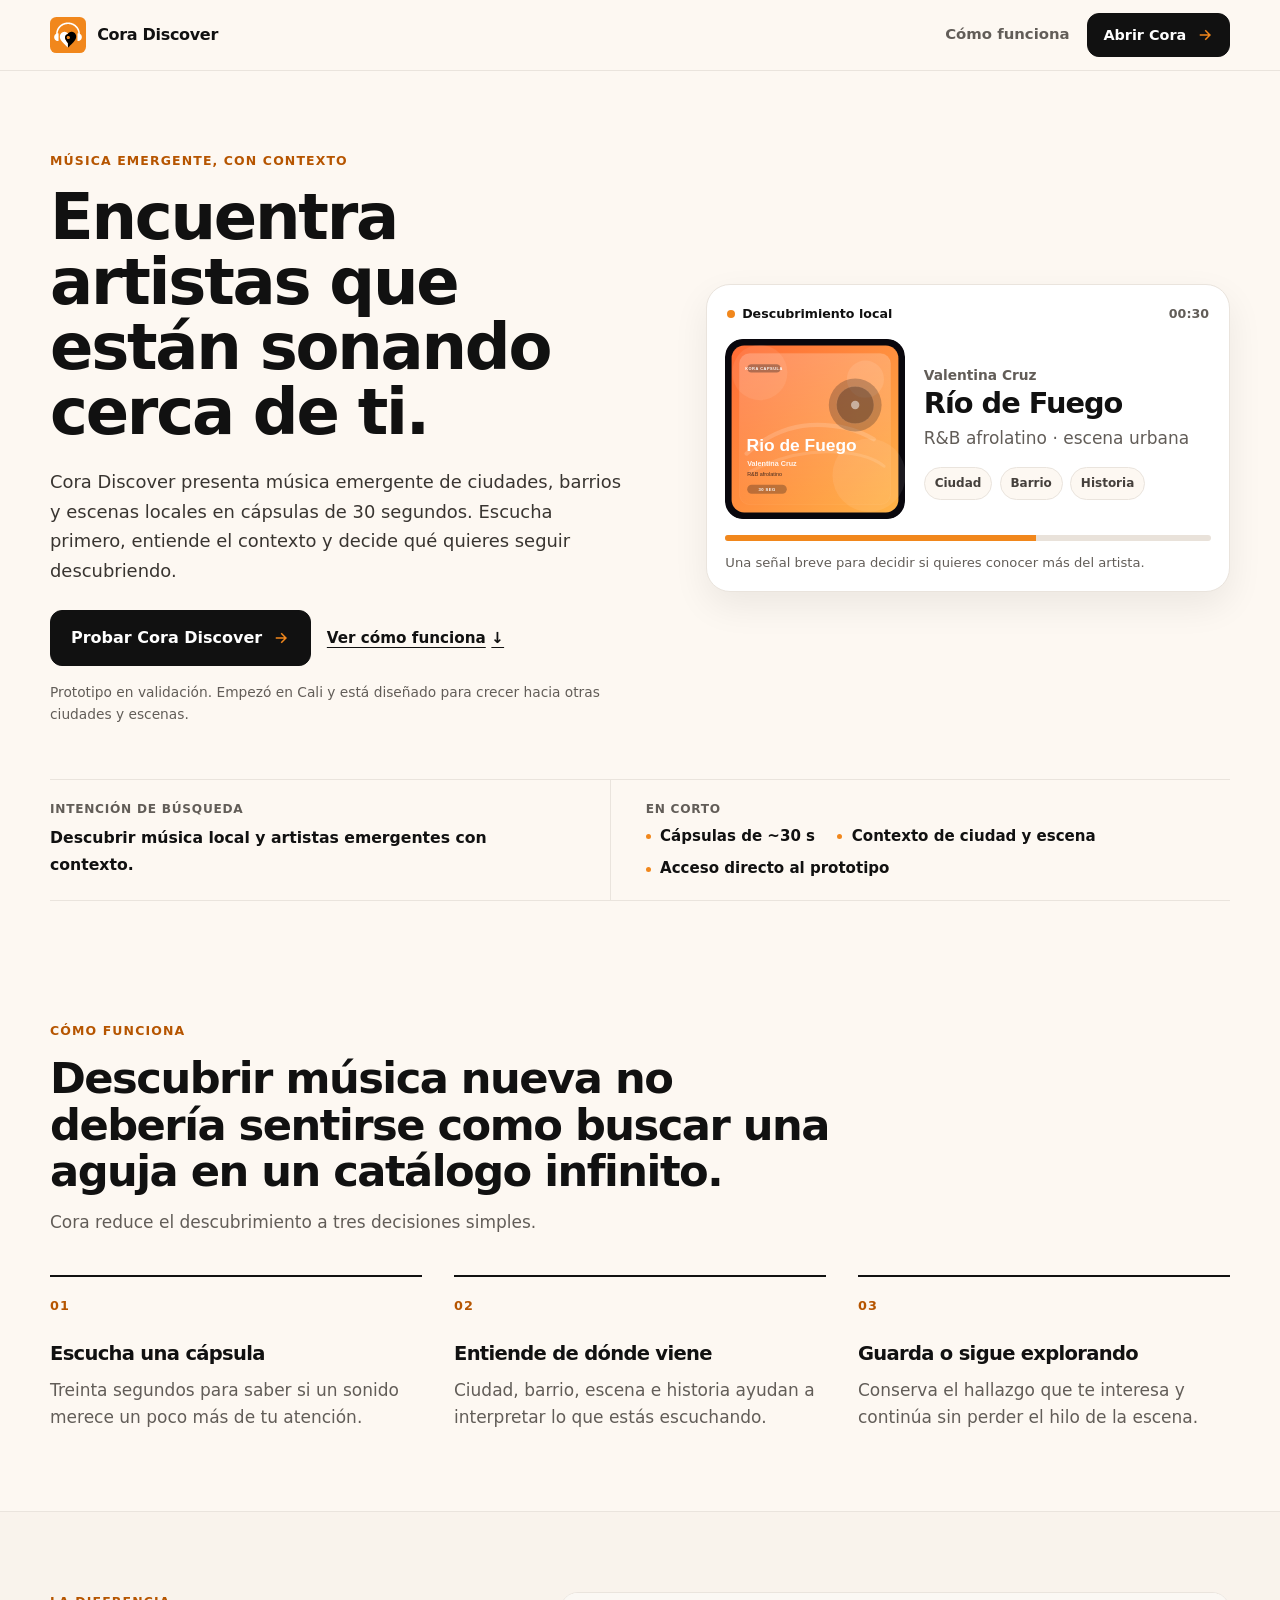
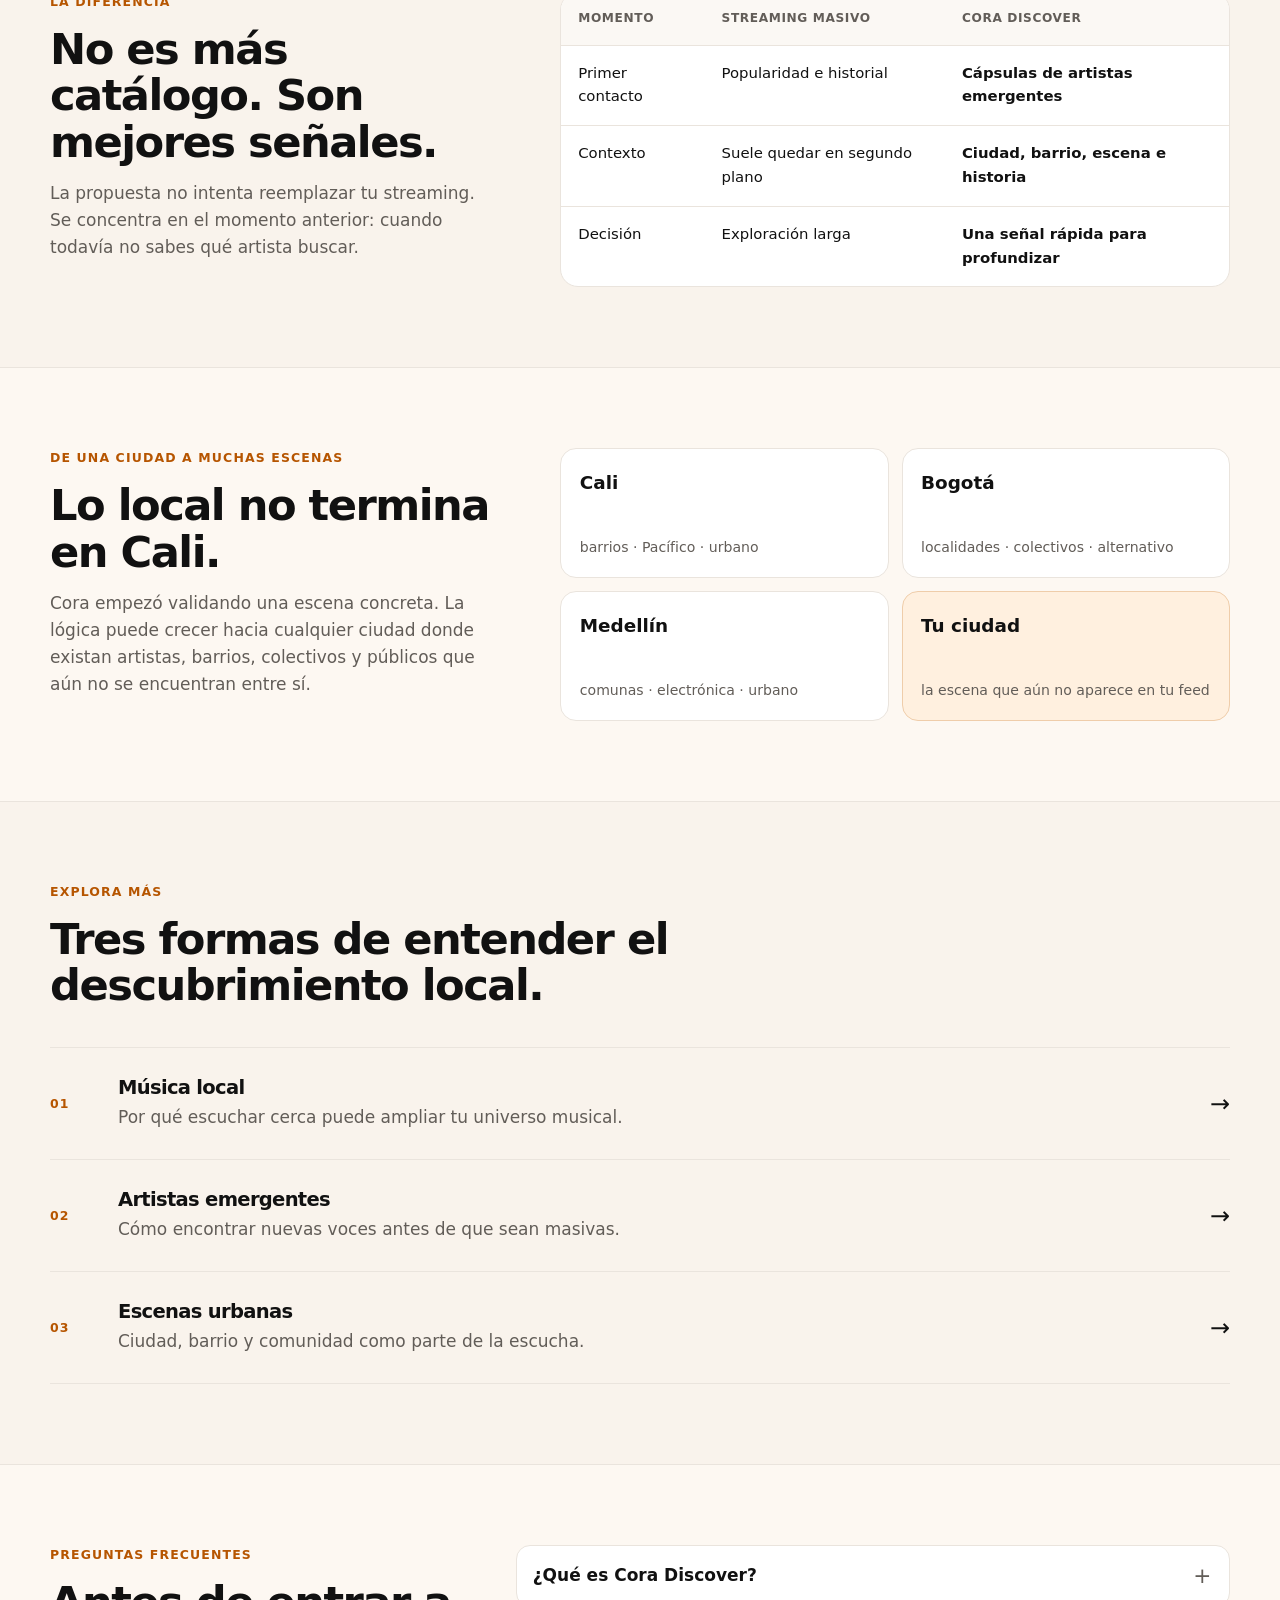
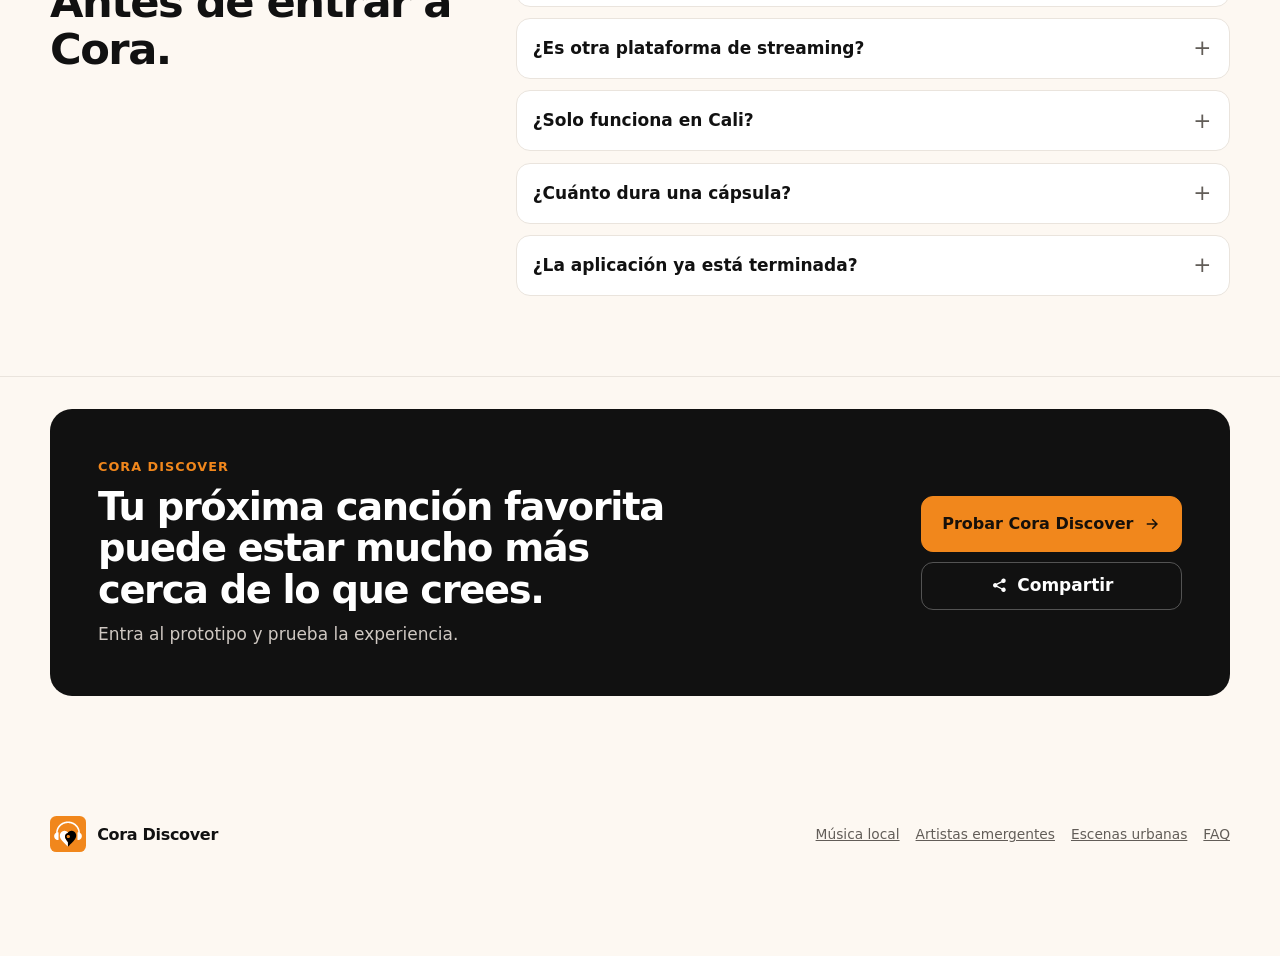
==== index.html @ 8c447982 "Initial commit" ====
<!doctype html>
<html lang="es">
<head>
  <meta charset="utf-8">
  <meta name="viewport" content="width=device-width, initial-scale=1">
  <title>Cora Discover | Artistas emergentes cerca de ti</title>
  <meta name="description" content="Descubre artistas emergentes de ciudades, barrios y escenas locales en cápsulas de 30 segundos con contexto cultural. Prueba Cora Discover.">
  <meta name="robots" content="index,follow,max-image-preview:large">
  <meta name="theme-color" content="#FDF8F2">
  <meta name="facebook-pixel-id" content="">
  <link rel="canonical" href="https://cora-discover.pages.dev/">
  <link rel="icon" href="assets/img/cora-discover-icon.svg" type="image/svg+xml">
  <link rel="stylesheet" href="assets/css/styles.css">

  <meta property="og:type" content="website">
  <meta property="og:locale" content="es_CO">
  <meta property="og:site_name" content="Cora Discover">
  <meta property="og:title" content="Cora Discover | Artistas emergentes cerca de ti">
  <meta property="og:description" content="Música emergente de ciudades, barrios y escenas locales. Escucha una cápsula, conoce el contexto y decide qué quieres seguir descubriendo.">
  <meta property="og:url" content="https://cora-discover.pages.dev/">
  <meta property="og:image" content="https://cora-discover.pages.dev/assets/img/cora-discover-social-card.png">
  <meta property="og:image:width" content="1200">
  <meta property="og:image:height" content="630">
  <meta property="og:image:alt" content="Cora Discover, artistas emergentes y música local con contexto">
  <meta name="twitter:card" content="summary_large_image">
  <meta name="twitter:title" content="Cora Discover | Artistas emergentes cerca de ti">
  <meta name="twitter:description" content="Descubre música emergente de ciudades, barrios y escenas locales.">
  <meta name="twitter:image" content="https://cora-discover.pages.dev/assets/img/cora-discover-social-card.png">

  <script type="application/ld+json">
  {
    "@context": "https://schema.org",
    "@graph": [
      {
        "@type": "WebSite",
        "@id": "https://cora-discover.pages.dev/#website",
        "url": "https://cora-discover.pages.dev/",
        "name": "Cora Discover",
        "description": "Plataforma digital para descubrir artistas emergentes y escenas locales mediante cápsulas musicales breves y contexto cultural.",
        "inLanguage": "es-CO"
      },
      {
        "@type": "SoftwareApplication",
        "@id": "https://cora-discover.pages.dev/#application",
        "name": "Cora Discover",
        "applicationCategory": "MultimediaApplication",
        "operatingSystem": "Web",
        "isAccessibleForFree": true,
        "url": "https://cora-discover.pages.dev/",
        "sameAs": "https://renzofernando.github.io/KORA-C3/",
        "description": "Experiencia digital para descubrir artistas emergentes de ciudades y barrios a través de cápsulas breves, contexto cultural y comunidad."
      }
    ]
  }
  </script>
  <script type="application/ld+json">
  {
    "@context": "https://schema.org",
    "@type": "FAQPage",
    "mainEntity": [
      {
        "@type": "Question",
        "name": "¿Qué es Cora Discover?",
        "acceptedAnswer": {"@type": "Answer", "text": "Cora Discover es una plataforma digital de descubrimiento musical enfocada en artistas emergentes y escenas locales, presentada mediante cápsulas breves y contexto cultural."}
      },
      {
        "@type": "Question",
        "name": "¿Cora Discover es otra plataforma de streaming?",
        "acceptedAnswer": {"@type": "Answer", "text": "No busca reemplazar el streaming tradicional. Su foco es ayudarte a descubrir artistas, escuchar una señal breve y entender el contexto de su ciudad, barrio o escena."}
      },
      {
        "@type": "Question",
        "name": "¿Cora Discover solo funciona en Cali?",
        "acceptedAnswer": {"@type": "Answer", "text": "El prototipo nació y se validó inicialmente con referencias de Cali, pero la propuesta está pensada para extenderse a otras ciudades, barrios y comunidades musicales."}
      },
      {
        "@type": "Question",
        "name": "¿Cuánto dura una cápsula musical?",
        "acceptedAnswer": {"@type": "Answer", "text": "La experiencia base usa cápsulas de alrededor de 30 segundos para reducir la fricción del descubrimiento y facilitar una decisión rápida."}
      },
      {
        "@type": "Question",
        "name": "¿La aplicación ya es un producto final?",
        "acceptedAnswer": {"@type": "Answer", "text": "Actualmente Cora Discover se encuentra en etapa de prototipo y validación. La landing enlaza a una versión funcional de prueba."}
      }
    ]
  }
  </script>
  <script defer src="assets/js/analytics.js"></script>
  <script defer src="assets/js/site.js"></script>
</head>
<body data-page="home">
  <a class="skip-link" href="#contenido">Saltar al contenido</a>

  <header class="site-header">
    <div class="container header-inner">
      <a class="brand" href="./" aria-label="Cora Discover, inicio">
        <img src="assets/img/cora-discover-icon.svg" alt="" width="36" height="36">
        <span>Cora Discover</span>
      </a>
      <nav class="nav" aria-label="Navegación principal">
        <a class="nav-link" href="#como-funciona">Cómo funciona</a>
        <a class="button button-primary button-header" href="https://renzofernando.github.io/KORA-C3/" data-app-link>
          Abrir Cora
          <svg viewBox="0 0 24 24" aria-hidden="true"><path d="M5 11h11.17l-4.59-4.59L13 5l7 7-7 7-1.42-1.41L16.17 13H5v-2Z" fill="currentColor"/></svg>
        </a>
      </nav>
    </div>
  </header>

  <main id="contenido">
    <section class="hero">
      <div class="container hero-grid">
        <div class="hero-copy">
          <p class="eyebrow">Música emergente, con contexto</p>
          <h1>Encuentra artistas que están sonando cerca de ti.</h1>
          <p class="lede">Cora Discover presenta música emergente de ciudades, barrios y escenas locales en cápsulas de 30 segundos. Escucha primero, entiende el contexto y decide qué quieres seguir descubriendo.</p>
          <div class="hero-actions">
            <a class="button button-primary button-hero" href="https://renzofernando.github.io/KORA-C3/" data-app-link>
              Probar Cora Discover
              <svg viewBox="0 0 24 24" aria-hidden="true"><path d="M5 11h11.17l-4.59-4.59L13 5l7 7-7 7-1.42-1.41L16.17 13H5v-2Z" fill="currentColor"/></svg>
            </a>
            <a class="text-link" href="#como-funciona">Ver cómo funciona <span aria-hidden="true">↓</span></a>
          </div>
          <p class="microcopy">Prototipo en validación. Empezó en Cali y está diseñado para crecer hacia otras ciudades y escenas.</p>
        </div>

        <aside class="experience-card" aria-label="Ejemplo de una cápsula de Cora Discover">
          <div class="experience-topline">
            <span class="status"><i aria-hidden="true"></i> Descubrimiento local</span>
            <span>00:30</span>
          </div>
          <div class="experience-main">
            <img src="assets/img/rio-fuego-valentina-cruz-cover.svg" alt="Portada de Río de Fuego, ejemplo de una cápsula musical en Cora Discover" width="600" height="600">
            <div class="experience-copy">
              <p class="artist-name">Valentina Cruz</p>
              <h2>Río de Fuego</h2>
              <p>R&amp;B afrolatino · escena urbana</p>
              <div class="context-tags" aria-label="Contexto de la cápsula">
                <span>Ciudad</span>
                <span>Barrio</span>
                <span>Historia</span>
              </div>
            </div>
          </div>
          <div class="experience-progress" aria-hidden="true"><span></span></div>
          <p class="experience-note">Una señal breve para decidir si quieres conocer más del artista.</p>
        </aside>
      </div>

      <div class="container search-summary" aria-label="Resumen de la página">
        <div class="search-intent">
          <span>Intención de búsqueda</span>
          <strong>Descubrir música local y artistas emergentes con contexto.</strong>
        </div>
        <div class="key-takeaways">
          <span>En corto</span>
          <ul>
            <li>Cápsulas de ~30 s</li>
            <li>Contexto de ciudad y escena</li>
            <li>Acceso directo al prototipo</li>
          </ul>
        </div>
      </div>
    </section>

    <section class="section" id="como-funciona">
      <div class="container">
        <div class="section-head">
          <p class="eyebrow">Cómo funciona</p>
          <h2>Descubrir música nueva no debería sentirse como buscar una aguja en un catálogo infinito.</h2>
          <p>Cora reduce el descubrimiento a tres decisiones simples.</p>
        </div>
        <div class="steps">
          <article class="step">
            <span class="step-number">01</span>
            <h3>Escucha una cápsula</h3>
            <p>Treinta segundos para saber si un sonido merece un poco más de tu atención.</p>
          </article>
          <article class="step">
            <span class="step-number">02</span>
            <h3>Entiende de dónde viene</h3>
            <p>Ciudad, barrio, escena e historia ayudan a interpretar lo que estás escuchando.</p>
          </article>
          <article class="step">
            <span class="step-number">03</span>
            <h3>Guarda o sigue explorando</h3>
            <p>Conserva el hallazgo que te interesa y continúa sin perder el hilo de la escena.</p>
          </article>
        </div>
      </div>
    </section>

    <section class="section section-soft">
      <div class="container split-section">
        <div class="section-head compact-head">
          <p class="eyebrow">La diferencia</p>
          <h2>No es más catálogo. Son mejores señales.</h2>
          <p>La propuesta no intenta reemplazar tu streaming. Se concentra en el momento anterior: cuando todavía no sabes qué artista buscar.</p>
        </div>
        <div class="comparison-wrap">
          <table class="comparison">
            <thead>
              <tr><th>Momento</th><th>Streaming masivo</th><th>Cora Discover</th></tr>
            </thead>
            <tbody>
              <tr><td>Primer contacto</td><td>Popularidad e historial</td><td>Cápsulas de artistas emergentes</td></tr>
              <tr><td>Contexto</td><td>Suele quedar en segundo plano</td><td>Ciudad, barrio, escena e historia</td></tr>
              <tr><td>Decisión</td><td>Exploración larga</td><td>Una señal rápida para profundizar</td></tr>
            </tbody>
          </table>
        </div>
      </div>
    </section>

    <section class="section">
      <div class="container scenes-layout">
        <div class="section-head compact-head">
          <p class="eyebrow">De una ciudad a muchas escenas</p>
          <h2>Lo local no termina en Cali.</h2>
          <p>Cora empezó validando una escena concreta. La lógica puede crecer hacia cualquier ciudad donde existan artistas, barrios, colectivos y públicos que aún no se encuentran entre sí.</p>
        </div>
        <div class="city-grid" aria-label="Ejemplos de ciudades y escenas">
          <article class="city-card"><strong>Cali</strong><span>barrios · Pacífico · urbano</span></article>
          <article class="city-card"><strong>Bogotá</strong><span>localidades · colectivos · alternativo</span></article>
          <article class="city-card"><strong>Medellín</strong><span>comunas · electrónica · urbano</span></article>
          <article class="city-card city-card-accent"><strong>Tu ciudad</strong><span>la escena que aún no aparece en tu feed</span></article>
        </div>
      </div>
    </section>

    <section class="section section-soft" aria-labelledby="explora-mas">
      <div class="container">
        <div class="section-head">
          <p class="eyebrow">Explora más</p>
          <h2 id="explora-mas">Tres formas de entender el descubrimiento local.</h2>
        </div>
        <div class="content-links">
          <a href="musica-local/">
            <span>01</span>
            <div><h3>Música local</h3><p>Por qué escuchar cerca puede ampliar tu universo musical.</p></div>
            <b aria-hidden="true">→</b>
          </a>
          <a href="artistas-emergentes/">
            <span>02</span>
            <div><h3>Artistas emergentes</h3><p>Cómo encontrar nuevas voces antes de que sean masivas.</p></div>
            <b aria-hidden="true">→</b>
          </a>
          <a href="escenas-urbanas/">
            <span>03</span>
            <div><h3>Escenas urbanas</h3><p>Ciudad, barrio y comunidad como parte de la escucha.</p></div>
            <b aria-hidden="true">→</b>
          </a>
        </div>
      </div>
    </section>

    <section class="section" id="faq">
      <div class="container faq-layout">
        <div class="section-head compact-head">
          <p class="eyebrow">Preguntas frecuentes</p>
          <h2>Antes de entrar a Cora.</h2>
        </div>
        <div class="faq">
          <details>
            <summary>¿Qué es Cora Discover?</summary>
            <p>Es una plataforma digital de descubrimiento musical enfocada en artistas emergentes y escenas locales, presentada mediante cápsulas breves y contexto cultural.</p>
          </details>
          <details>
            <summary>¿Es otra plataforma de streaming?</summary>
            <p>No. Cora se concentra en el momento de descubrir: escuchar una señal breve, entender el contexto y decidir si quieres seguir con ese artista.</p>
          </details>
          <details>
            <summary>¿Solo funciona en Cali?</summary>
            <p>No. El prototipo nació y se validó inicialmente con referencias de Cali, pero la propuesta está pensada para otras ciudades, barrios y comunidades musicales.</p>
          </details>
          <details>
            <summary>¿Cuánto dura una cápsula?</summary>
            <p>La experiencia base usa cápsulas de alrededor de 30 segundos para reducir la fricción del descubrimiento y facilitar una decisión rápida.</p>
          </details>
          <details>
            <summary>¿La aplicación ya está terminada?</summary>
            <p>No. Está en etapa de prototipo y validación. Esta landing te lleva a una versión funcional de prueba.</p>
          </details>
        </div>
      </div>
    </section>

    <section class="section final-section">
      <div class="container">
        <div class="final-cta">
          <div>
            <p class="final-kicker">Cora Discover</p>
            <h2>Tu próxima canción favorita puede estar mucho más cerca de lo que crees.</h2>
            <p>Entra al prototipo y prueba la experiencia.</p>
          </div>
          <div class="final-actions">
            <a class="button button-accent button-hero" href="https://renzofernando.github.io/KORA-C3/" data-app-link>
              Probar Cora Discover
              <svg viewBox="0 0 24 24" aria-hidden="true"><path d="M5 11h11.17l-4.59-4.59L13 5l7 7-7 7-1.42-1.41L16.17 13H5v-2Z" fill="currentColor"/></svg>
            </a>
            <button class="share-button" type="button" data-share aria-label="Compartir Cora Discover">
              <svg viewBox="0 0 24 24" aria-hidden="true"><path d="M18 8a3 3 0 1 0-2.83-4A3 3 0 0 0 15 5c0 .18.02.35.05.52L8.91 8.76A3 3 0 0 0 4 11a3 3 0 0 0 4.91 2.31l6.14 3.17A3 3 0 0 0 15 17a3 3 0 1 0 .92-2.16l-6.12-3.16c.12-.42.12-.86 0-1.28l6.12-3.23A3 3 0 0 0 18 8Z" fill="currentColor"/></svg>
              <span data-share-label>Compartir</span>
            </button>
          </div>
        </div>
      </div>
    </section>
  </main>

  <footer class="site-footer">
    <div class="container footer-grid">
      <a class="brand" href="./"><img src="assets/img/cora-discover-icon.svg" alt="" width="36" height="36"><span>Cora Discover</span></a>
      <div class="footer-links">
        <a href="musica-local/">Música local</a>
        <a href="artistas-emergentes/">Artistas emergentes</a>
        <a href="escenas-urbanas/">Escenas urbanas</a>
        <a href="#faq">FAQ</a>
      </div>
    </div>
  </footer>

  <a class="button button-primary mobile-cta" href="https://renzofernando.github.io/KORA-C3/" data-app-link>
    Probar Cora Discover
    <svg viewBox="0 0 24 24" aria-hidden="true"><path d="M5 11h11.17l-4.59-4.59L13 5l7 7-7 7-1.42-1.41L16.17 13H5v-2Z" fill="currentColor"/></svg>
  </a>
</body>
</html>
---- assets/css/styles.css ----
:root {
  --bg: #FDF8F2;
  --surface: #FFFFFF;
  --surface-soft: #F7F1EA;
  --text: #111111;
  --muted: #625D58;
  --line: #EAE4DD;
  --accent: #F1871C;
  --accent-soft: #FFF0DF;
  --max: 1180px;
  --radius: 18px;
  --shadow: 0 14px 36px rgba(17, 17, 17, 0.07);
  --font: ui-sans-serif, system-ui, -apple-system, BlinkMacSystemFont, "Segoe UI", sans-serif;
}

* { box-sizing: border-box; }
html { scroll-behavior: smooth; scroll-padding-top: 80px; }
body {
  margin: 0;
  background: var(--bg);
  color: var(--text);
  font-family: var(--font);
  font-size: 17px;
  line-height: 1.6;
  -webkit-font-smoothing: antialiased;
  text-rendering: optimizeLegibility;
}
img { display: block; max-width: 100%; }
a { color: inherit; }
button, input, textarea, select { font: inherit; }
button, a { -webkit-tap-highlight-color: transparent; }

.skip-link {
  position: fixed;
  left: 1rem;
  top: -5rem;
  z-index: 1000;
  padding: .75rem 1rem;
  background: var(--text);
  color: #fff;
  border-radius: 10px;
}
.skip-link:focus { top: 1rem; }

.container { width: min(calc(100% - 2.5rem), var(--max)); margin: 0 auto; }

.site-header {
  position: sticky;
  top: 0;
  z-index: 50;
  background: var(--bg);
  border-bottom: 1px solid var(--line);
}
.header-inner {
  min-height: 70px;
  display: flex;
  align-items: center;
  justify-content: space-between;
  gap: 1rem;
}
.brand {
  display: inline-flex;
  align-items: center;
  gap: .7rem;
  color: var(--text);
  text-decoration: none;
  font-size: 1rem;
  font-weight: 800;
  letter-spacing: -.02em;
}
.brand img { width: 36px; height: 36px; flex: 0 0 auto; }
.nav { display: flex; align-items: center; gap: 1.1rem; }
.nav-link {
  color: var(--muted);
  text-decoration: none;
  font-size: .93rem;
  font-weight: 650;
}
.nav-link:hover, .nav-link:focus-visible { color: var(--text); }

.button,
.share-button {
  min-height: 48px;
  display: inline-flex;
  align-items: center;
  justify-content: center;
  gap: .6rem;
  padding: .78rem 1.1rem;
  border-radius: 12px;
  border: 1px solid var(--text);
  text-decoration: none;
  font-weight: 780;
  line-height: 1;
  cursor: pointer;
  transition: transform .16s ease, background .16s ease, border-color .16s ease, color .16s ease;
}
.button svg, .share-button svg { width: 18px; height: 18px; flex: 0 0 auto; }
.button:hover, .share-button:hover { transform: translateY(-1px); }
.button-primary { background: var(--text); color: #fff; border-color: var(--text); }
.button-primary svg { color: var(--accent); }
.button-primary:hover, .button-primary:focus-visible { background: #26221F; border-color: #26221F; }
.button-accent { background: var(--accent); color: #17100A; border-color: var(--accent); }
.button-accent:hover, .button-accent:focus-visible { background: #F49A45; border-color: #F49A45; }
.button-header { min-height: 44px; padding: .68rem .95rem; font-size: .9rem; }
.button-hero { min-height: 56px; padding: .95rem 1.25rem; font-size: 1rem; }
.share-button { background: transparent; color: #fff; border-color: rgba(255,255,255,.28); }
.share-button:hover { background: rgba(255,255,255,.08); border-color: rgba(255,255,255,.42); }
.text-link {
  display: inline-flex;
  align-items: center;
  gap: .35rem;
  color: var(--text);
  font-size: .95rem;
  font-weight: 700;
  text-decoration-thickness: 1px;
  text-underline-offset: 4px;
}

main { overflow: clip; }
.hero { padding: 5rem 0 2.5rem; }
.hero-grid {
  display: grid;
  grid-template-columns: minmax(0, 1.05fr) minmax(360px, .95fr);
  gap: clamp(2.5rem, 6vw, 5.5rem);
  align-items: center;
}
.hero-copy { min-width: 0; }
.eyebrow {
  margin: 0 0 .85rem;
  color: #B65500;
  font-size: .78rem;
  font-weight: 800;
  letter-spacing: .09em;
  text-transform: uppercase;
}
h1, h2, h3 { margin: 0; letter-spacing: -.035em; }
h1 { max-width: 12ch; font-size: clamp(2.9rem, 5vw, 4.35rem); line-height: 1.02; }
h2 { font-size: clamp(2rem, 3.4vw, 2.7rem); line-height: 1.08; }
h3 { font-size: 1.22rem; line-height: 1.2; }
.lede {
  max-width: 60ch;
  margin: 1.35rem 0 0;
  color: #393531;
  font-size: clamp(1.08rem, 1.4vw, 1.2rem);
  line-height: 1.65;
}
.hero-actions { display: flex; flex-wrap: wrap; align-items: center; gap: 1rem; margin-top: 1.55rem; }
.microcopy { margin: .9rem 0 0; color: var(--muted); font-size: .86rem; }

.experience-card {
  padding: 1.15rem;
  border: 1px solid var(--line);
  border-radius: 24px;
  background: var(--surface);
  box-shadow: var(--shadow);
}
.experience-topline {
  display: flex;
  align-items: center;
  justify-content: space-between;
  gap: 1rem;
  padding: .05rem .1rem .95rem;
  color: var(--muted);
  font-size: .79rem;
  font-weight: 650;
}
.status { display: inline-flex; align-items: center; gap: .45rem; color: var(--text); }
.status i { width: 8px; height: 8px; border-radius: 50%; background: var(--accent); }
.experience-main {
  display: grid;
  grid-template-columns: 180px minmax(0, 1fr);
  gap: 1.15rem;
  align-items: center;
}
.experience-main img {
  width: 180px;
  height: 180px;
  aspect-ratio: 1 / 1;
  object-fit: cover;
  border-radius: 18px;
}
.experience-copy { min-width: 0; }
.experience-copy .artist-name { color: var(--muted); font-size: .86rem; font-weight: 700; }
.experience-copy h2 { margin-top: .15rem; font-size: 1.8rem; }
.experience-copy > p { margin: .35rem 0 0; color: var(--muted); }
.context-tags { display: flex; flex-wrap: wrap; gap: .45rem; margin-top: .9rem; }
.context-tags span {
  padding: .38rem .62rem;
  border: 1px solid var(--line);
  border-radius: 999px;
  background: var(--bg);
  color: #45403C;
  font-size: .75rem;
  font-weight: 650;
}
.experience-progress { height: 6px; margin-top: 1rem; overflow: hidden; border-radius: 99px; background: #E9E2DA; }
.experience-progress span { display: block; width: 64%; height: 100%; background: var(--accent); }
.experience-note { margin: .65rem 0 0; color: var(--muted); font-size: .82rem; }

.search-summary {
  margin-top: 3.4rem;
  display: grid;
  grid-template-columns: .95fr 1.05fr;
  border-top: 1px solid var(--line);
  border-bottom: 1px solid var(--line);
}
.search-intent, .key-takeaways { padding: 1.25rem 0; }
.search-intent { padding-right: 2.2rem; border-right: 1px solid var(--line); }
.key-takeaways { padding-left: 2.2rem; }
.search-intent span, .key-takeaways > span {
  display: block;
  margin-bottom: .25rem;
  color: var(--muted);
  font-size: .76rem;
  font-weight: 800;
  letter-spacing: .06em;
  text-transform: uppercase;
}
.search-intent strong { font-size: .98rem; }
.key-takeaways ul { display: flex; flex-wrap: wrap; gap: .55rem 1.4rem; margin: 0; padding: 0; list-style: none; }
.key-takeaways li { position: relative; padding-left: .9rem; font-size: .94rem; font-weight: 650; }
.key-takeaways li::before { content: ""; position: absolute; left: 0; top: .72em; width: 5px; height: 5px; border-radius: 50%; background: var(--accent); }

.section { padding: 5rem 0; }
.section + .section { border-top: 1px solid var(--line); }
.section-soft { background: #F9F3EC; }
.section-head { max-width: 780px; margin-bottom: 2.4rem; }
.section-head p:not(.eyebrow) { max-width: 64ch; margin: .9rem 0 0; color: var(--muted); }
.compact-head { margin-bottom: 0; }

.steps { display: grid; grid-template-columns: repeat(3, 1fr); gap: 2rem; }
.step { padding-top: 1.2rem; border-top: 2px solid var(--text); }
.step-number { display: block; margin-bottom: 1.6rem; color: #B65500; font-size: .8rem; font-weight: 850; letter-spacing: .08em; }
.step p { margin: .7rem 0 0; color: var(--muted); }

.split-section { display: grid; grid-template-columns: .8fr 1.2fr; gap: clamp(2rem, 5vw, 5rem); align-items: start; }
.comparison-wrap { overflow-x: auto; border: 1px solid var(--line); border-radius: var(--radius); background: var(--surface); }
.comparison { width: 100%; min-width: 650px; border-collapse: collapse; }
.comparison th, .comparison td { padding: 1rem 1.05rem; text-align: left; border-bottom: 1px solid var(--line); vertical-align: top; }
.comparison th { background: #FBF8F4; color: var(--muted); font-size: .76rem; font-weight: 800; letter-spacing: .05em; text-transform: uppercase; }
.comparison td { font-size: .93rem; }
.comparison tr:last-child td { border-bottom: 0; }
.comparison td:nth-child(3) { font-weight: 700; }

.scenes-layout { display: grid; grid-template-columns: .8fr 1.2fr; gap: clamp(2rem, 5vw, 5rem); align-items: start; }
.city-grid { display: grid; grid-template-columns: repeat(2, minmax(0, 1fr)); gap: .8rem; }
.city-card {
  min-height: 130px;
  display: flex;
  flex-direction: column;
  justify-content: space-between;
  gap: 1rem;
  padding: 1.15rem;
  border: 1px solid var(--line);
  border-radius: 16px;
  background: var(--surface);
}
.city-card strong { font-size: 1.15rem; }
.city-card span { color: var(--muted); font-size: .88rem; }
.city-card-accent { background: var(--accent-soft); border-color: #EFCDAA; }

.content-links { border-top: 1px solid var(--line); }
.content-links > a {
  display: grid;
  grid-template-columns: 52px 1fr auto;
  gap: 1rem;
  align-items: center;
  min-height: 112px;
  padding: 1rem 0;
  border-bottom: 1px solid var(--line);
  text-decoration: none;
}
.content-links > a > span { color: #B65500; font-size: .78rem; font-weight: 850; letter-spacing: .08em; }
.content-links h3 { margin: 0; }
.content-links p { margin: .3rem 0 0; color: var(--muted); }
.content-links b { font-size: 1.5rem; font-weight: 450; transition: transform .16s ease; }
.content-links a:hover b { transform: translateX(4px); }

.faq-layout { display: grid; grid-template-columns: .72fr 1.28fr; gap: clamp(2rem, 5vw, 5rem); align-items: start; }
.faq { display: grid; gap: .7rem; }
details { background: var(--surface); border: 1px solid var(--line); border-radius: 14px; padding: 0 1rem; }
summary { cursor: pointer; position: relative; padding: 1rem 2rem 1rem 0; list-style: none; font-weight: 750; }
summary::-webkit-details-marker { display: none; }
summary::after { content: "+"; position: absolute; right: .1rem; top: .78rem; color: var(--muted); font-size: 1.35rem; font-weight: 450; }
details[open] summary::after { content: "−"; }
details p { margin: 0 0 1rem; color: var(--muted); }

.final-section { padding-top: 2rem; }
.final-cta {
  display: grid;
  grid-template-columns: 1fr auto;
  gap: 2.2rem;
  align-items: center;
  padding: clamp(1.6rem, 4vw, 3rem);
  border-radius: 22px;
  background: var(--text);
  color: #fff;
}
.final-kicker { margin: 0 0 .5rem; color: var(--accent); font-size: .8rem; font-weight: 800; letter-spacing: .08em; text-transform: uppercase; }
.final-cta h2 { max-width: 22ch; font-size: clamp(1.9rem, 3vw, 2.5rem); }
.final-cta p:not(.final-kicker) { margin: .7rem 0 0; color: #CFC8C2; }
.final-actions { display: grid; gap: .65rem; min-width: 225px; }

.site-footer { padding: 2.5rem 0 6.5rem; }
.footer-grid { display: flex; align-items: center; justify-content: space-between; gap: 2rem; }
.footer-links { display: flex; flex-wrap: wrap; justify-content: flex-end; gap: 1rem; }
.footer-links a { color: var(--muted); font-size: .86rem; }

.article-hero { padding: 4.8rem 0 2.4rem; }
.article-shell { max-width: 860px; }
.article-hero h1 { max-width: 16ch; font-size: clamp(2.6rem, 5vw, 4rem); }
.article-hero .lede { max-width: 65ch; }
.article-actions { display: flex; flex-wrap: wrap; align-items: center; gap: 1rem; margin-top: 1.5rem; }
.article-summary { margin-top: 2.5rem; }
.article-body { padding: 1rem 0 5rem; }
.article-body h2 { margin-top: 2.8rem; font-size: clamp(1.75rem, 3vw, 2.2rem); }
.article-body h3 { margin-top: 1.9rem; }
.article-body p, .article-body li { color: #403B37; }
.article-body p { margin: .85rem 0; }
.article-body ul { padding-left: 1.25rem; }
.key-box { margin: 1.6rem 0; padding: 1rem 1.1rem; border-left: 3px solid var(--accent); background: var(--surface); }
.related-links { display: grid; grid-template-columns: repeat(3, 1fr); gap: .7rem; margin-top: 1rem; }
.related-links a { padding: .9rem 1rem; border: 1px solid var(--line); border-radius: 12px; background: var(--surface); text-decoration: none; font-size: .92rem; font-weight: 700; }
.related-links a:hover { border-color: #C9BFB5; }

.mobile-cta { display: none; }
:focus-visible { outline: 3px solid rgba(241, 135, 28, .34); outline-offset: 3px; }

@media (max-width: 960px) {
  .hero { padding-top: 3.6rem; }
  .hero-grid { grid-template-columns: 1fr; gap: 2.5rem; }
  .hero-copy { max-width: 760px; }
  .experience-card { max-width: 640px; }
  .split-section, .scenes-layout, .faq-layout { grid-template-columns: 1fr; }
  .compact-head { margin-bottom: 2rem; }
  .steps { gap: 1.4rem; }
}

@media (max-width: 720px) {
  html { scroll-padding-top: 70px; }
  body { padding-bottom: 82px; font-size: 16px; }
  .container { width: min(calc(100% - 1.25rem), var(--max)); }
  .header-inner { min-height: 64px; }
  .brand { font-size: .92rem; }
  .brand img { width: 34px; height: 34px; }
  .nav { gap: .55rem; }
  .nav-link { display: none; }
  .button-header { min-height: 40px; padding: .62rem .75rem; font-size: .79rem; }
  .button-header svg { display: none; }

  .hero { padding: 2.8rem 0 1.8rem; }
  h1 { font-size: clamp(2.55rem, 12vw, 3.75rem); max-width: 11ch; }
  h2 { font-size: clamp(1.75rem, 8vw, 2.25rem); }
  h3 { font-size: 1.12rem; }
  .lede { font-size: 1.03rem; }
  .hero-actions { align-items: flex-start; gap: .9rem; }
  .button-hero { width: 100%; min-height: 54px; }
  .text-link { padding: .2rem 0; }

  .experience-card { padding: .9rem; border-radius: 18px; }
  .experience-main { grid-template-columns: 108px 1fr; gap: .85rem; }
  .experience-main img { width: 108px; height: 108px; border-radius: 13px; }
  .experience-copy h2 { font-size: 1.35rem; }
  .experience-copy > p { font-size: .84rem; }
  .context-tags { gap: .3rem; margin-top: .65rem; }
  .context-tags span { padding: .28rem .48rem; font-size: .68rem; }

  .search-summary { grid-template-columns: 1fr; margin-top: 2.4rem; }
  .search-intent { padding-right: 0; border-right: 0; border-bottom: 1px solid var(--line); }
  .key-takeaways { padding-left: 0; }
  .key-takeaways ul { display: grid; gap: .45rem; }

  .section { padding: 3.6rem 0; }
  .steps { grid-template-columns: 1fr; gap: 1.8rem; }
  .step-number { margin-bottom: .8rem; }
  .city-grid { grid-template-columns: 1fr; }
  .city-card { min-height: 105px; }
  .content-links > a { grid-template-columns: 38px 1fr auto; min-height: 105px; }
  .content-links p { font-size: .88rem; }
  .final-cta { grid-template-columns: 1fr; padding: 1.45rem; }
  .final-actions { min-width: 0; }
  .share-button { color: #fff; }
  .footer-grid { align-items: flex-start; flex-direction: column; }
  .footer-links { justify-content: flex-start; }
  .related-links { grid-template-columns: 1fr; }

  .mobile-cta {
    position: fixed;
    display: flex;
    left: .65rem;
    right: .65rem;
    bottom: calc(.65rem + env(safe-area-inset-bottom));
    z-index: 100;
    min-height: 56px;
    box-shadow: 0 12px 28px rgba(17, 17, 17, .18);
  }
}

@media (prefers-reduced-motion: reduce) {
  html { scroll-behavior: auto; }
  *, *::before, *::after { transition-duration: .001ms !important; }
}
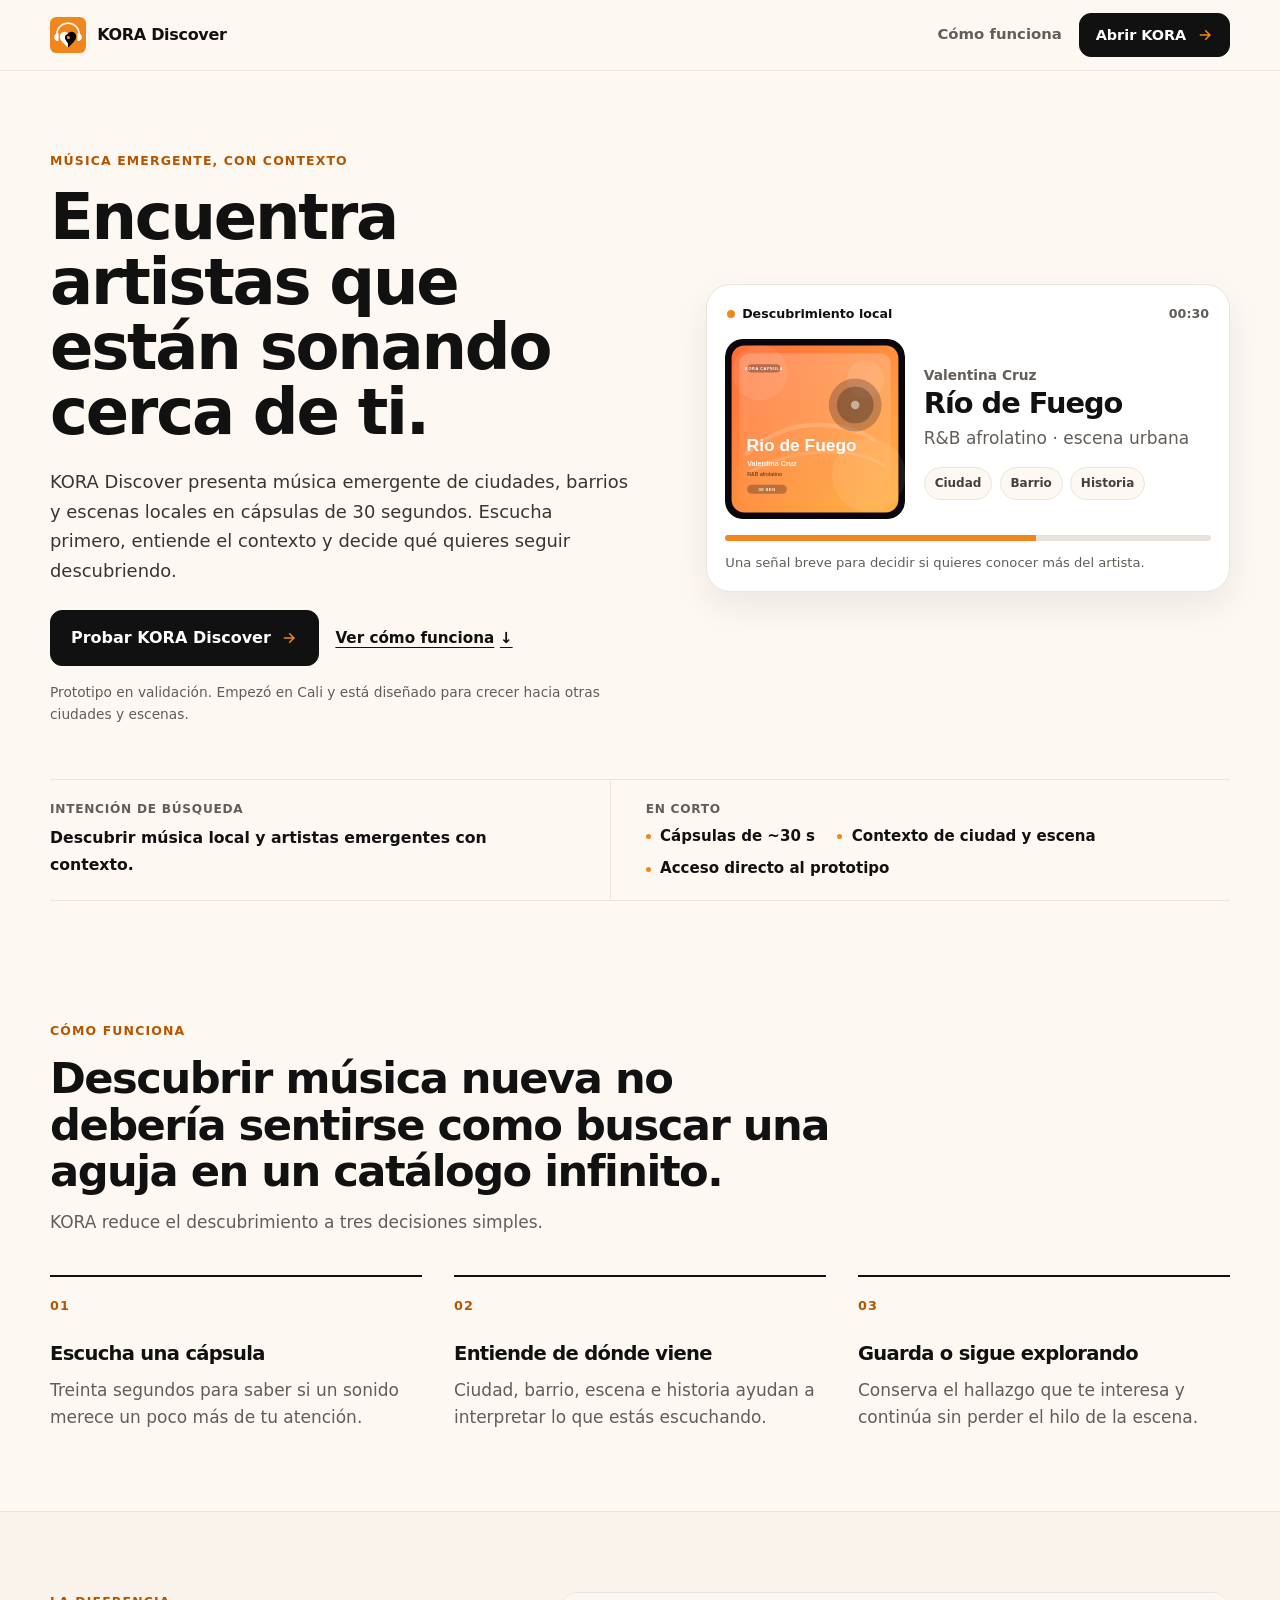
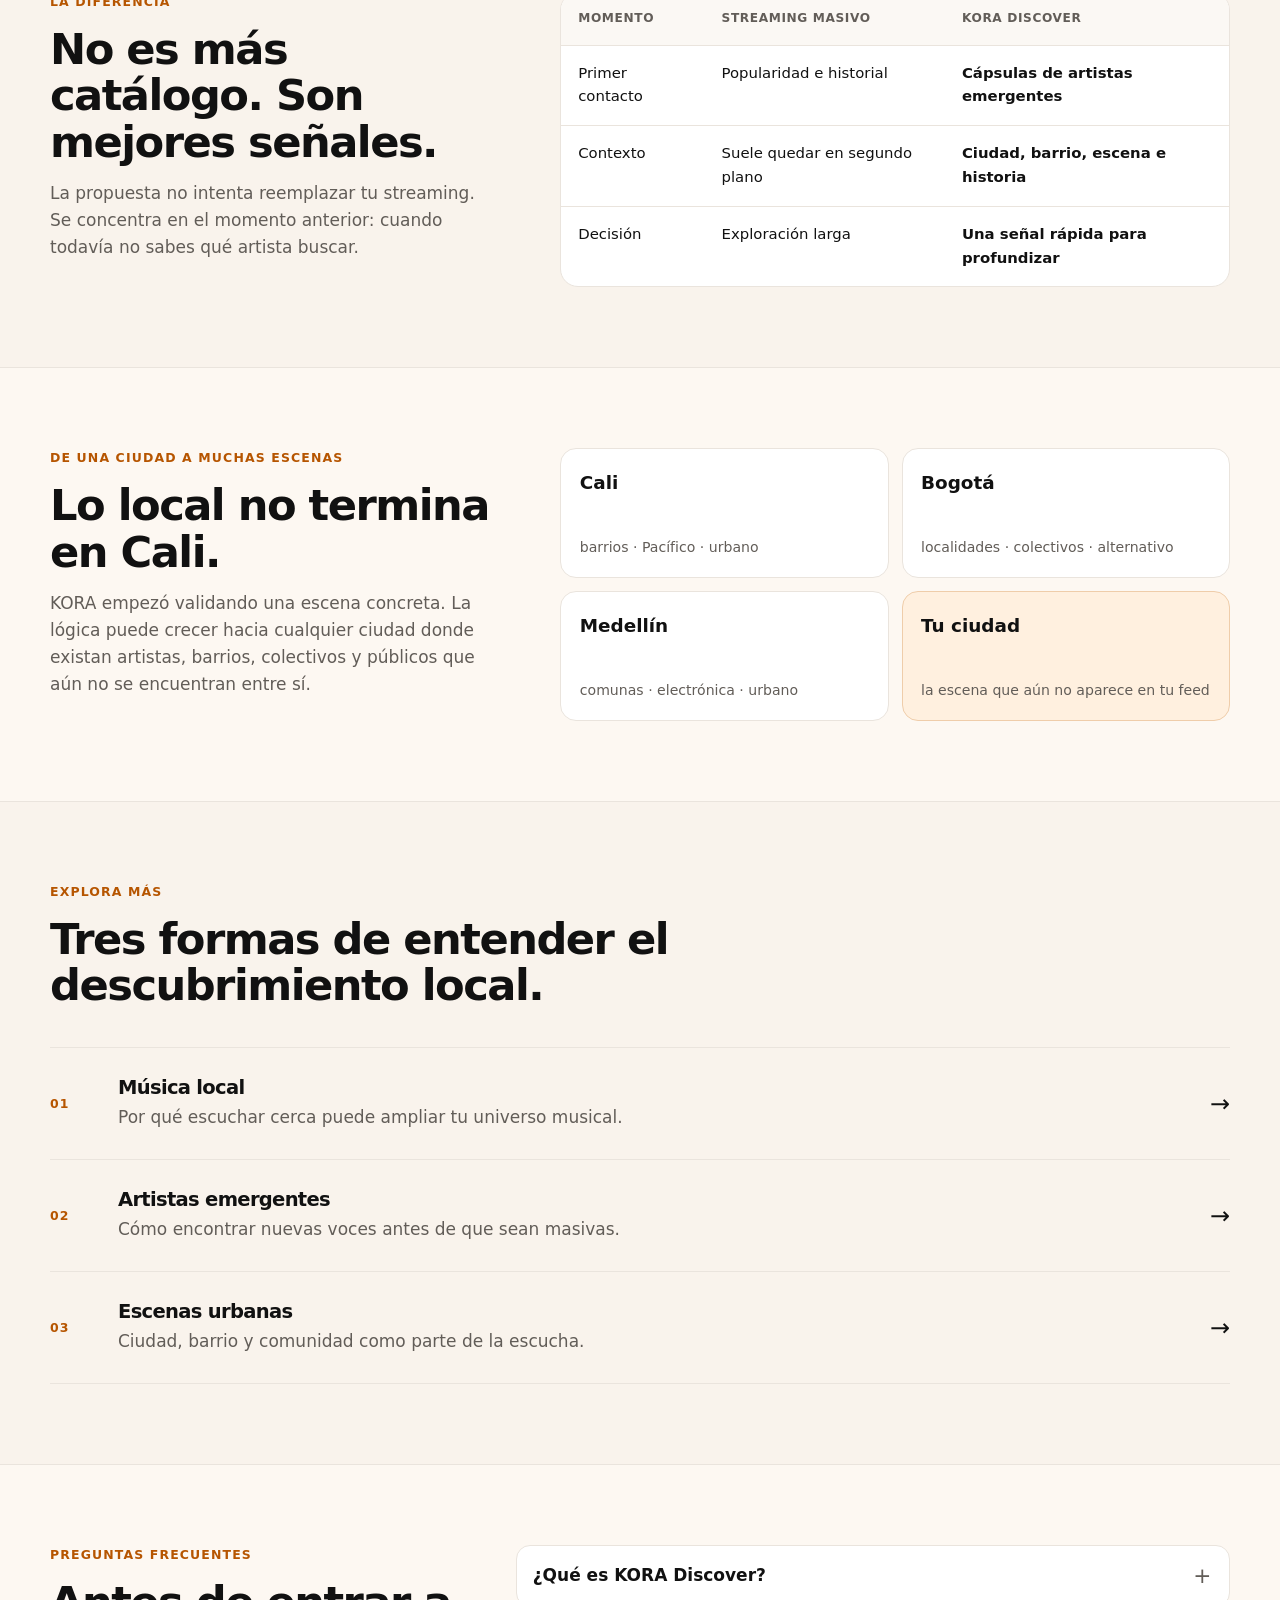
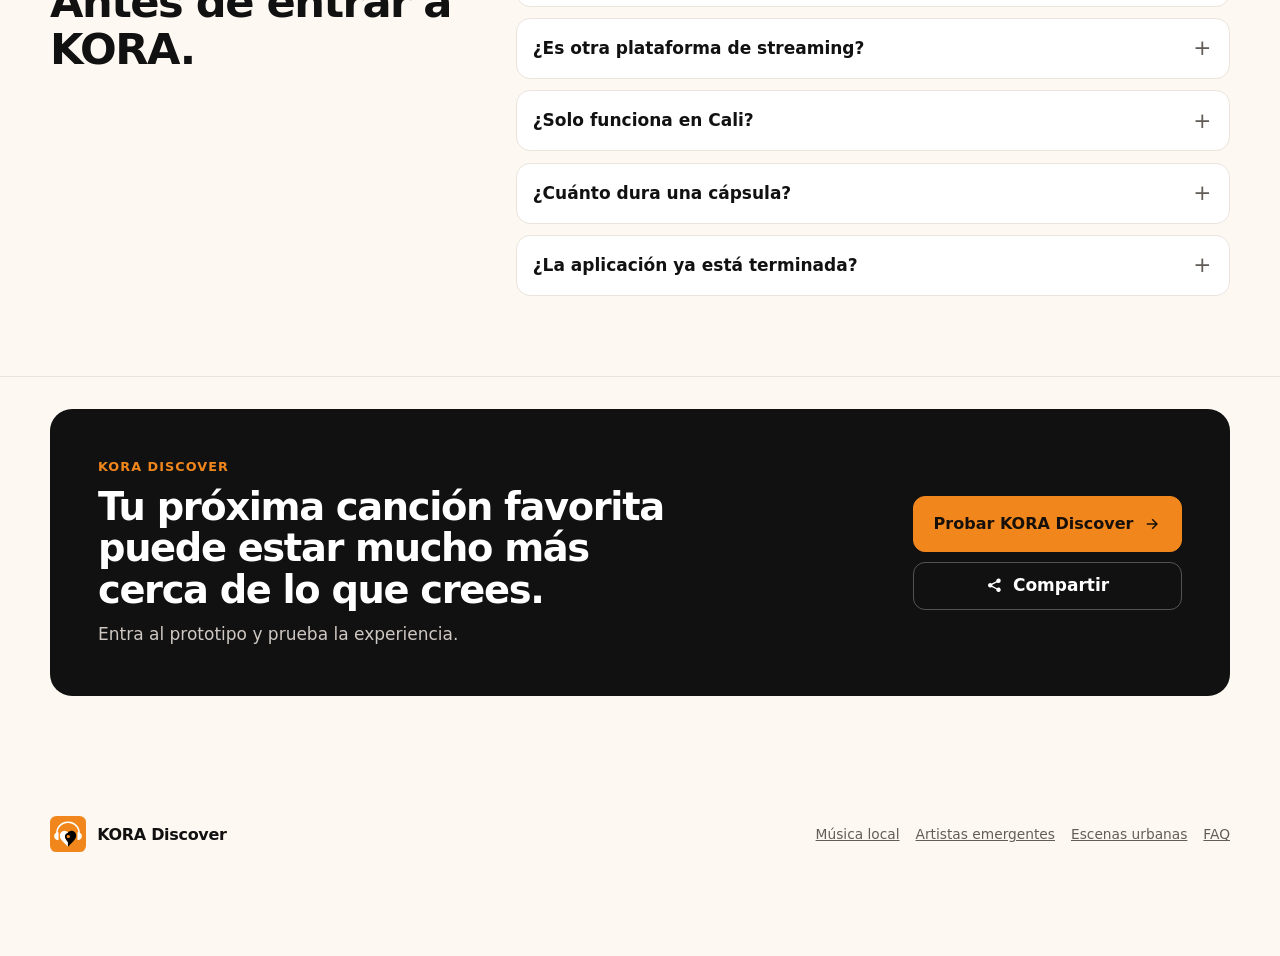
==== commit 53adb605: "Add .gitignore and update project references from Cora Discover to KORA Discover" ====
--- a/index.html
+++ b/index.html
@@ -3,29 +3,29 @@
 <head>
   <meta charset="utf-8">
   <meta name="viewport" content="width=device-width, initial-scale=1">
-  <title>Cora Discover | Artistas emergentes cerca de ti</title>
-  <meta name="description" content="Descubre artistas emergentes de ciudades, barrios y escenas locales en cápsulas de 30 segundos con contexto cultural. Prueba Cora Discover.">
+  <title>KORA Discover | Artistas emergentes cerca de ti</title>
+  <meta name="description" content="Descubre artistas emergentes de ciudades, barrios y escenas locales en cápsulas de 30 segundos con contexto cultural. Prueba KORA Discover.">
   <meta name="robots" content="index,follow,max-image-preview:large">
   <meta name="theme-color" content="#FDF8F2">
   <meta name="facebook-pixel-id" content="">
-  <link rel="canonical" href="https://cora-discover.pages.dev/">
+  <link rel="canonical" href="https://kora-discover.pages.dev/">
   <link rel="icon" href="assets/img/cora-discover-icon.svg" type="image/svg+xml">
   <link rel="stylesheet" href="assets/css/styles.css">
 
   <meta property="og:type" content="website">
   <meta property="og:locale" content="es_CO">
-  <meta property="og:site_name" content="Cora Discover">
-  <meta property="og:title" content="Cora Discover | Artistas emergentes cerca de ti">
+  <meta property="og:site_name" content="KORA Discover">
+  <meta property="og:title" content="KORA Discover | Artistas emergentes cerca de ti">
   <meta property="og:description" content="Música emergente de ciudades, barrios y escenas locales. Escucha una cápsula, conoce el contexto y decide qué quieres seguir descubriendo.">
-  <meta property="og:url" content="https://cora-discover.pages.dev/">
-  <meta property="og:image" content="https://cora-discover.pages.dev/assets/img/cora-discover-social-card.png">
+  <meta property="og:url" content="https://kora-discover.pages.dev/">
+  <meta property="og:image" content="https://kora-discover.pages.dev/assets/img/cora-discover-social-card.png">
   <meta property="og:image:width" content="1200">
   <meta property="og:image:height" content="630">
-  <meta property="og:image:alt" content="Cora Discover, artistas emergentes y música local con contexto">
+  <meta property="og:image:alt" content="KORA Discover, artistas emergentes y música local con contexto">
   <meta name="twitter:card" content="summary_large_image">
-  <meta name="twitter:title" content="Cora Discover | Artistas emergentes cerca de ti">
+  <meta name="twitter:title" content="KORA Discover | Artistas emergentes cerca de ti">
   <meta name="twitter:description" content="Descubre música emergente de ciudades, barrios y escenas locales.">
-  <meta name="twitter:image" content="https://cora-discover.pages.dev/assets/img/cora-discover-social-card.png">
+  <meta name="twitter:image" content="https://kora-discover.pages.dev/assets/img/cora-discover-social-card.png">
 
   <script type="application/ld+json">
   {
@@ -33,20 +33,20 @@
     "@graph": [
       {
         "@type": "WebSite",
-        "@id": "https://cora-discover.pages.dev/#website",
-        "url": "https://cora-discover.pages.dev/",
-        "name": "Cora Discover",
+        "@id": "https://kora-discover.pages.dev/#website",
+        "url": "https://kora-discover.pages.dev/",
+        "name": "KORA Discover",
         "description": "Plataforma digital para descubrir artistas emergentes y escenas locales mediante cápsulas musicales breves y contexto cultural.",
         "inLanguage": "es-CO"
       },
       {
         "@type": "SoftwareApplication",
-        "@id": "https://cora-discover.pages.dev/#application",
-        "name": "Cora Discover",
+        "@id": "https://kora-discover.pages.dev/#application",
+        "name": "KORA Discover",
         "applicationCategory": "MultimediaApplication",
         "operatingSystem": "Web",
         "isAccessibleForFree": true,
-        "url": "https://cora-discover.pages.dev/",
+        "url": "https://kora-discover.pages.dev/",
         "sameAs": "https://renzofernando.github.io/KORA-C3/",
         "description": "Experiencia digital para descubrir artistas emergentes de ciudades y barrios a través de cápsulas breves, contexto cultural y comunidad."
       }
@@ -60,17 +60,17 @@
     "mainEntity": [
       {
         "@type": "Question",
-        "name": "¿Qué es Cora Discover?",
-        "acceptedAnswer": {"@type": "Answer", "text": "Cora Discover es una plataforma digital de descubrimiento musical enfocada en artistas emergentes y escenas locales, presentada mediante cápsulas breves y contexto cultural."}
-      },
-      {
-        "@type": "Question",
-        "name": "¿Cora Discover es otra plataforma de streaming?",
+        "name": "¿Qué es KORA Discover?",
+        "acceptedAnswer": {"@type": "Answer", "text": "KORA Discover es una plataforma digital de descubrimiento musical enfocada en artistas emergentes y escenas locales, presentada mediante cápsulas breves y contexto cultural."}
+      },
+      {
+        "@type": "Question",
+        "name": "¿KORA Discover es otra plataforma de streaming?",
         "acceptedAnswer": {"@type": "Answer", "text": "No busca reemplazar el streaming tradicional. Su foco es ayudarte a descubrir artistas, escuchar una señal breve y entender el contexto de su ciudad, barrio o escena."}
       },
       {
         "@type": "Question",
-        "name": "¿Cora Discover solo funciona en Cali?",
+        "name": "¿KORA Discover solo funciona en Cali?",
         "acceptedAnswer": {"@type": "Answer", "text": "El prototipo nació y se validó inicialmente con referencias de Cali, pero la propuesta está pensada para extenderse a otras ciudades, barrios y comunidades musicales."}
       },
       {
@@ -81,7 +81,7 @@
       {
         "@type": "Question",
         "name": "¿La aplicación ya es un producto final?",
-        "acceptedAnswer": {"@type": "Answer", "text": "Actualmente Cora Discover se encuentra en etapa de prototipo y validación. La landing enlaza a una versión funcional de prueba."}
+        "acceptedAnswer": {"@type": "Answer", "text": "Actualmente KORA Discover se encuentra en etapa de prototipo y validación. La landing enlaza a una versión funcional de prueba."}
       }
     ]
   }
@@ -94,14 +94,14 @@
 
   <header class="site-header">
     <div class="container header-inner">
-      <a class="brand" href="./" aria-label="Cora Discover, inicio">
+      <a class="brand" href="./" aria-label="KORA Discover, inicio">
         <img src="assets/img/cora-discover-icon.svg" alt="" width="36" height="36">
-        <span>Cora Discover</span>
+        <span>KORA Discover</span>
       </a>
       <nav class="nav" aria-label="Navegación principal">
         <a class="nav-link" href="#como-funciona">Cómo funciona</a>
         <a class="button button-primary button-header" href="https://renzofernando.github.io/KORA-C3/" data-app-link>
-          Abrir Cora
+          Abrir KORA
           <svg viewBox="0 0 24 24" aria-hidden="true"><path d="M5 11h11.17l-4.59-4.59L13 5l7 7-7 7-1.42-1.41L16.17 13H5v-2Z" fill="currentColor"/></svg>
         </a>
       </nav>
@@ -114,10 +114,10 @@
         <div class="hero-copy">
           <p class="eyebrow">Música emergente, con contexto</p>
           <h1>Encuentra artistas que están sonando cerca de ti.</h1>
-          <p class="lede">Cora Discover presenta música emergente de ciudades, barrios y escenas locales en cápsulas de 30 segundos. Escucha primero, entiende el contexto y decide qué quieres seguir descubriendo.</p>
+          <p class="lede">KORA Discover presenta música emergente de ciudades, barrios y escenas locales en cápsulas de 30 segundos. Escucha primero, entiende el contexto y decide qué quieres seguir descubriendo.</p>
           <div class="hero-actions">
             <a class="button button-primary button-hero" href="https://renzofernando.github.io/KORA-C3/" data-app-link>
-              Probar Cora Discover
+              Probar KORA Discover
               <svg viewBox="0 0 24 24" aria-hidden="true"><path d="M5 11h11.17l-4.59-4.59L13 5l7 7-7 7-1.42-1.41L16.17 13H5v-2Z" fill="currentColor"/></svg>
             </a>
             <a class="text-link" href="#como-funciona">Ver cómo funciona <span aria-hidden="true">↓</span></a>
@@ -125,13 +125,13 @@
           <p class="microcopy">Prototipo en validación. Empezó en Cali y está diseñado para crecer hacia otras ciudades y escenas.</p>
         </div>
 
-        <aside class="experience-card" aria-label="Ejemplo de una cápsula de Cora Discover">
+        <aside class="experience-card" aria-label="Ejemplo de una cápsula de KORA Discover">
           <div class="experience-topline">
             <span class="status"><i aria-hidden="true"></i> Descubrimiento local</span>
             <span>00:30</span>
           </div>
           <div class="experience-main">
-            <img src="assets/img/rio-fuego-valentina-cruz-cover.svg" alt="Portada de Río de Fuego, ejemplo de una cápsula musical en Cora Discover" width="600" height="600">
+            <img src="assets/img/rio-fuego-valentina-cruz-cover.svg" alt="Portada de Río de Fuego, ejemplo de una cápsula musical en KORA Discover" width="600" height="600">
             <div class="experience-copy">
               <p class="artist-name">Valentina Cruz</p>
               <h2>Río de Fuego</h2>
@@ -169,7 +169,7 @@
         <div class="section-head">
           <p class="eyebrow">Cómo funciona</p>
           <h2>Descubrir música nueva no debería sentirse como buscar una aguja en un catálogo infinito.</h2>
-          <p>Cora reduce el descubrimiento a tres decisiones simples.</p>
+          <p>KORA reduce el descubrimiento a tres decisiones simples.</p>
         </div>
         <div class="steps">
           <article class="step">
@@ -201,7 +201,7 @@
         <div class="comparison-wrap">
           <table class="comparison">
             <thead>
-              <tr><th>Momento</th><th>Streaming masivo</th><th>Cora Discover</th></tr>
+              <tr><th>Momento</th><th>Streaming masivo</th><th>KORA Discover</th></tr>
             </thead>
             <tbody>
               <tr><td>Primer contacto</td><td>Popularidad e historial</td><td>Cápsulas de artistas emergentes</td></tr>
@@ -218,7 +218,7 @@
         <div class="section-head compact-head">
           <p class="eyebrow">De una ciudad a muchas escenas</p>
           <h2>Lo local no termina en Cali.</h2>
-          <p>Cora empezó validando una escena concreta. La lógica puede crecer hacia cualquier ciudad donde existan artistas, barrios, colectivos y públicos que aún no se encuentran entre sí.</p>
+          <p>KORA empezó validando una escena concreta. La lógica puede crecer hacia cualquier ciudad donde existan artistas, barrios, colectivos y públicos que aún no se encuentran entre sí.</p>
         </div>
         <div class="city-grid" aria-label="Ejemplos de ciudades y escenas">
           <article class="city-card"><strong>Cali</strong><span>barrios · Pacífico · urbano</span></article>
@@ -259,16 +259,16 @@
       <div class="container faq-layout">
         <div class="section-head compact-head">
           <p class="eyebrow">Preguntas frecuentes</p>
-          <h2>Antes de entrar a Cora.</h2>
+          <h2>Antes de entrar a KORA.</h2>
         </div>
         <div class="faq">
           <details>
-            <summary>¿Qué es Cora Discover?</summary>
+            <summary>¿Qué es KORA Discover?</summary>
             <p>Es una plataforma digital de descubrimiento musical enfocada en artistas emergentes y escenas locales, presentada mediante cápsulas breves y contexto cultural.</p>
           </details>
           <details>
             <summary>¿Es otra plataforma de streaming?</summary>
-            <p>No. Cora se concentra en el momento de descubrir: escuchar una señal breve, entender el contexto y decidir si quieres seguir con ese artista.</p>
+            <p>No. KORA se concentra en el momento de descubrir: escuchar una señal breve, entender el contexto y decidir si quieres seguir con ese artista.</p>
           </details>
           <details>
             <summary>¿Solo funciona en Cali?</summary>
@@ -290,16 +290,16 @@
       <div class="container">
         <div class="final-cta">
           <div>
-            <p class="final-kicker">Cora Discover</p>
+            <p class="final-kicker">KORA Discover</p>
             <h2>Tu próxima canción favorita puede estar mucho más cerca de lo que crees.</h2>
             <p>Entra al prototipo y prueba la experiencia.</p>
           </div>
           <div class="final-actions">
             <a class="button button-accent button-hero" href="https://renzofernando.github.io/KORA-C3/" data-app-link>
-              Probar Cora Discover
+              Probar KORA Discover
               <svg viewBox="0 0 24 24" aria-hidden="true"><path d="M5 11h11.17l-4.59-4.59L13 5l7 7-7 7-1.42-1.41L16.17 13H5v-2Z" fill="currentColor"/></svg>
             </a>
-            <button class="share-button" type="button" data-share aria-label="Compartir Cora Discover">
+            <button class="share-button" type="button" data-share aria-label="Compartir KORA Discover">
               <svg viewBox="0 0 24 24" aria-hidden="true"><path d="M18 8a3 3 0 1 0-2.83-4A3 3 0 0 0 15 5c0 .18.02.35.05.52L8.91 8.76A3 3 0 0 0 4 11a3 3 0 0 0 4.91 2.31l6.14 3.17A3 3 0 0 0 15 17a3 3 0 1 0 .92-2.16l-6.12-3.16c.12-.42.12-.86 0-1.28l6.12-3.23A3 3 0 0 0 18 8Z" fill="currentColor"/></svg>
               <span data-share-label>Compartir</span>
             </button>
@@ -311,7 +311,7 @@
 
   <footer class="site-footer">
     <div class="container footer-grid">
-      <a class="brand" href="./"><img src="assets/img/cora-discover-icon.svg" alt="" width="36" height="36"><span>Cora Discover</span></a>
+      <a class="brand" href="./"><img src="assets/img/cora-discover-icon.svg" alt="" width="36" height="36"><span>KORA Discover</span></a>
       <div class="footer-links">
         <a href="musica-local/">Música local</a>
         <a href="artistas-emergentes/">Artistas emergentes</a>
@@ -322,7 +322,7 @@
   </footer>
 
   <a class="button button-primary mobile-cta" href="https://renzofernando.github.io/KORA-C3/" data-app-link>
-    Probar Cora Discover
+    Probar KORA Discover
     <svg viewBox="0 0 24 24" aria-hidden="true"><path d="M5 11h11.17l-4.59-4.59L13 5l7 7-7 7-1.42-1.41L16.17 13H5v-2Z" fill="currentColor"/></svg>
   </a>
 </body>
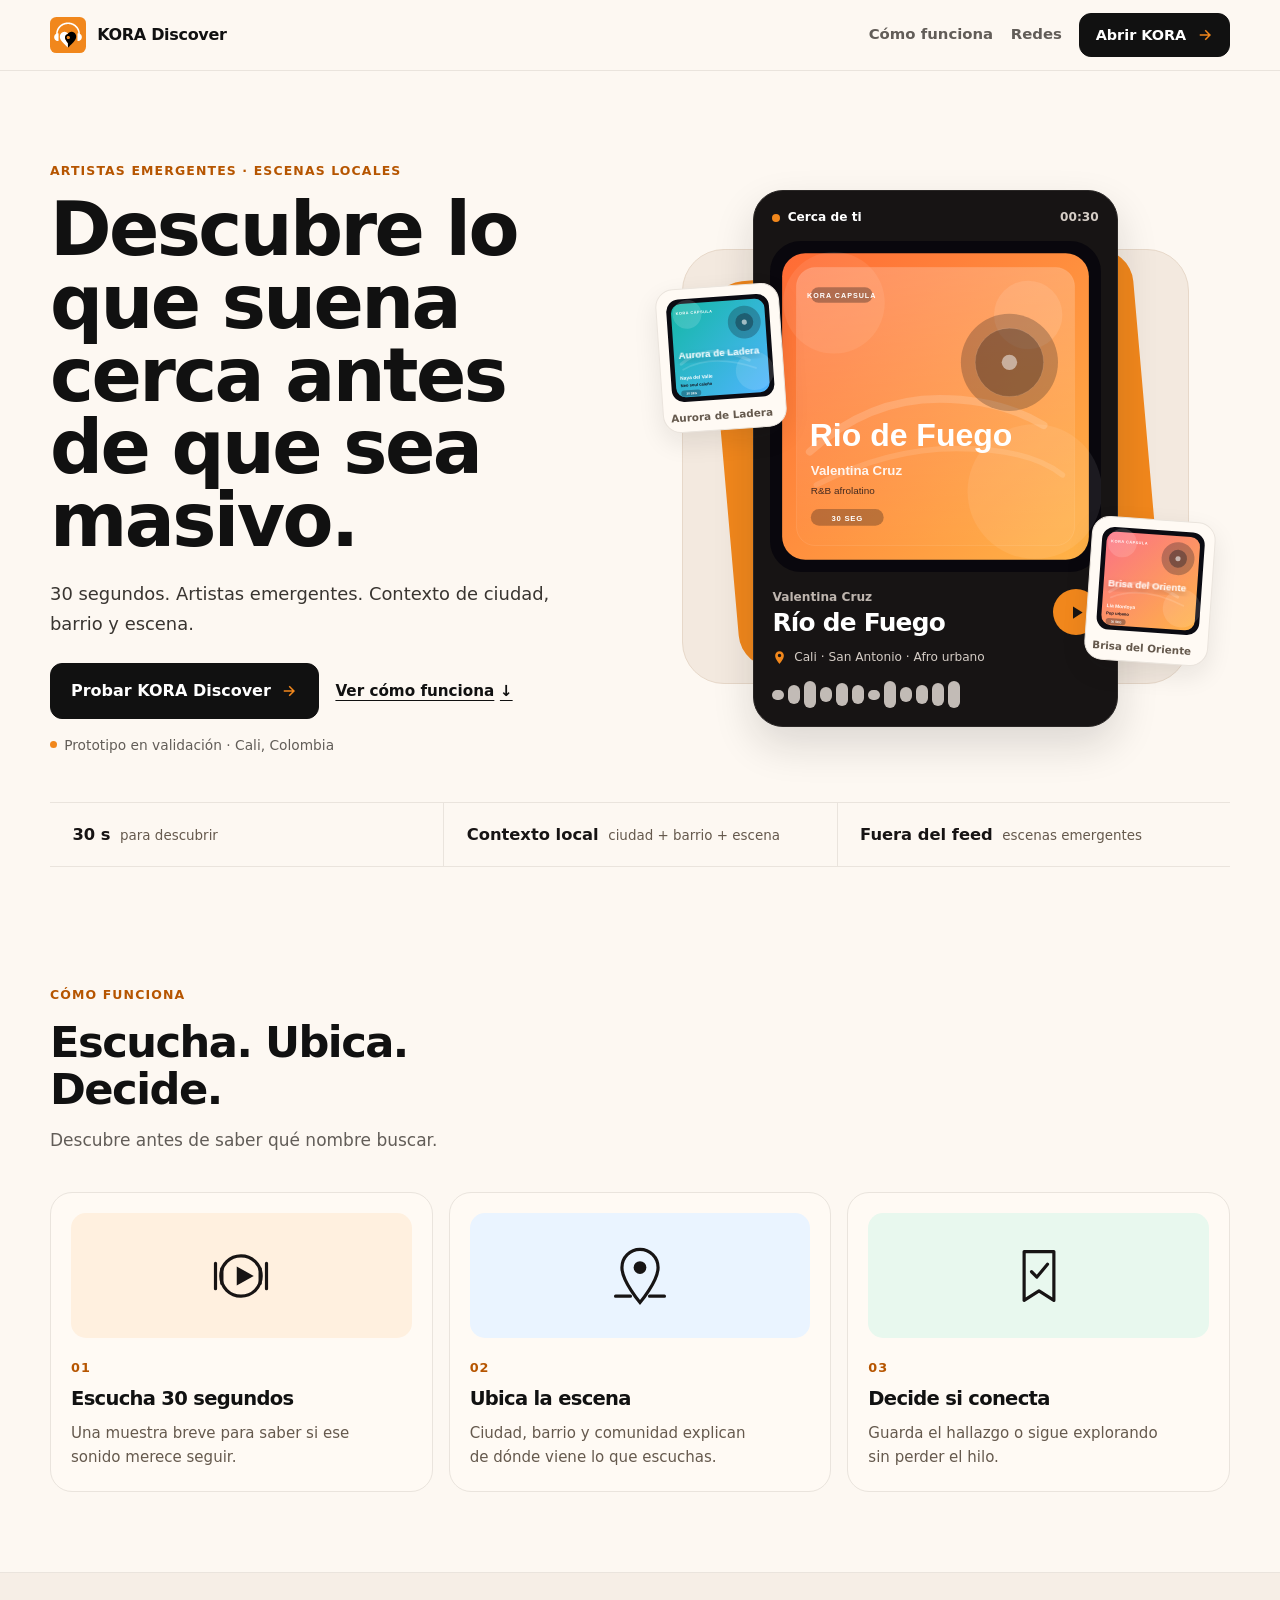
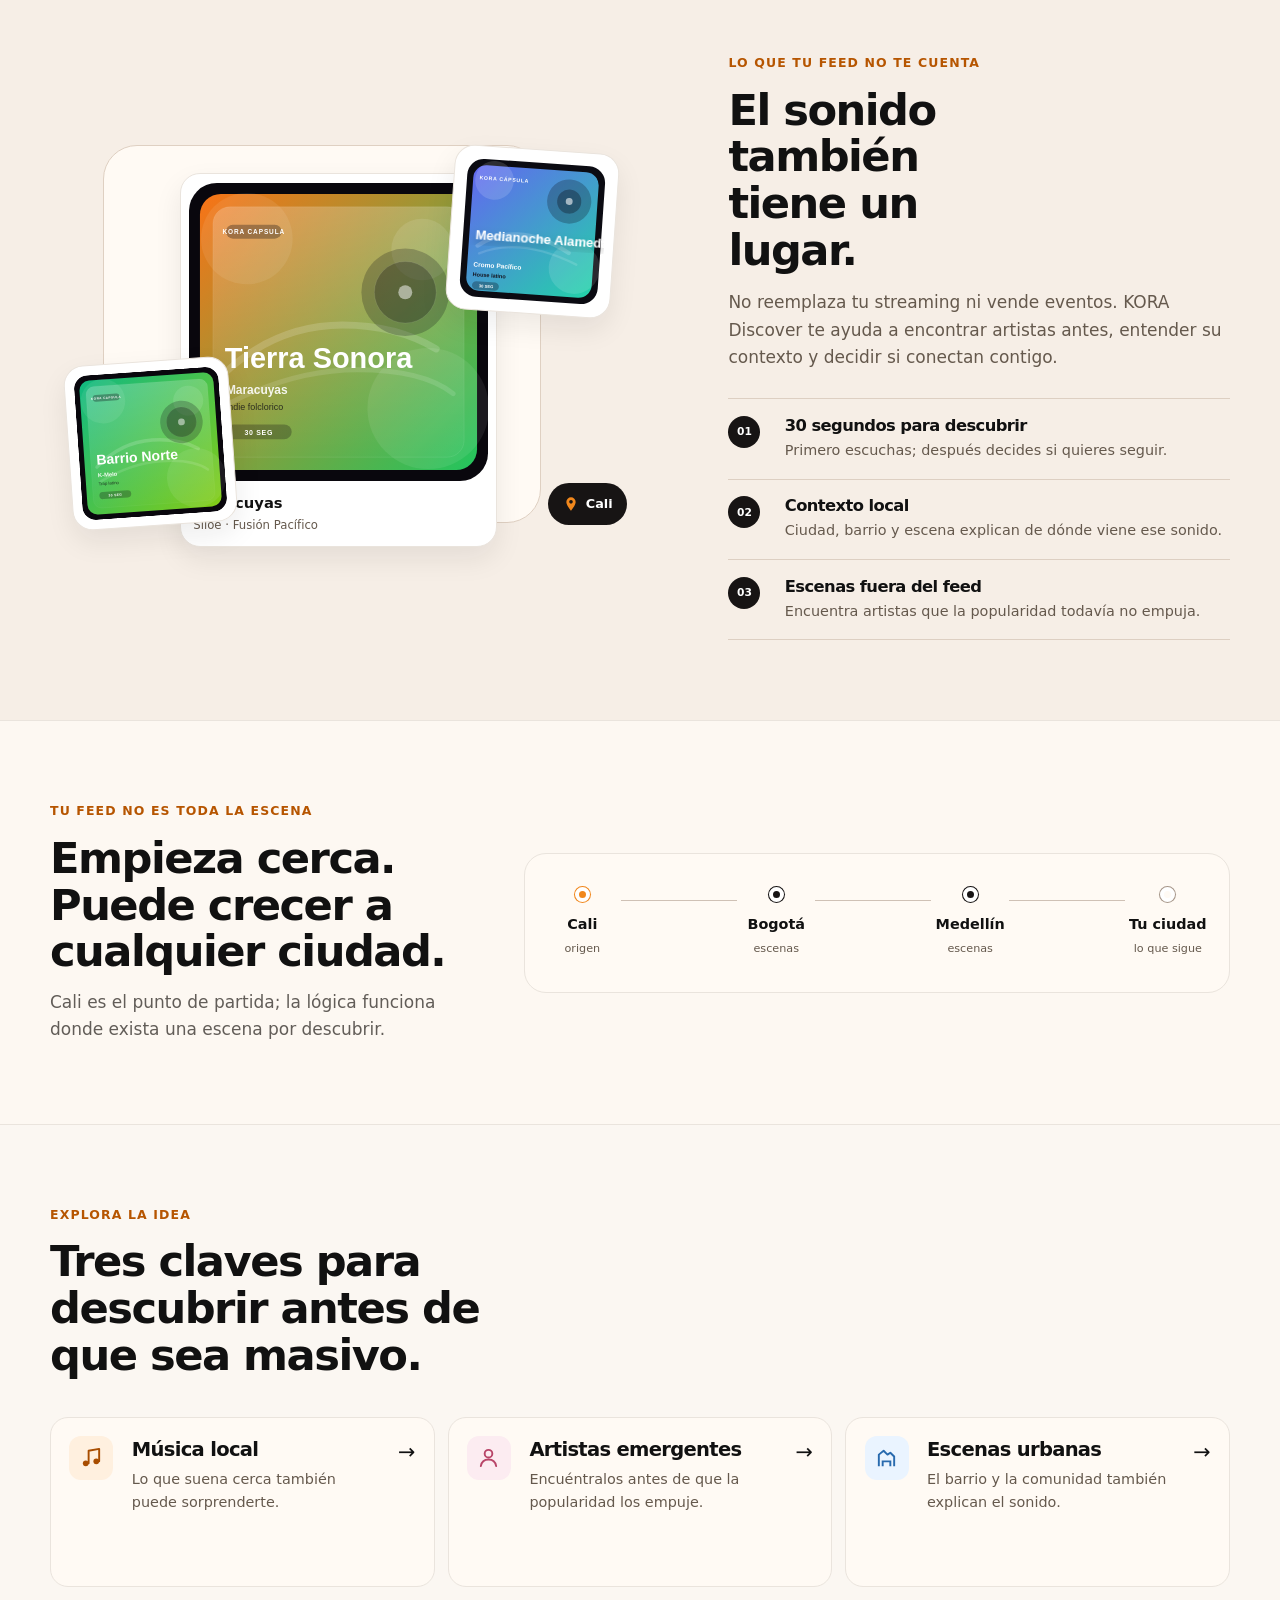
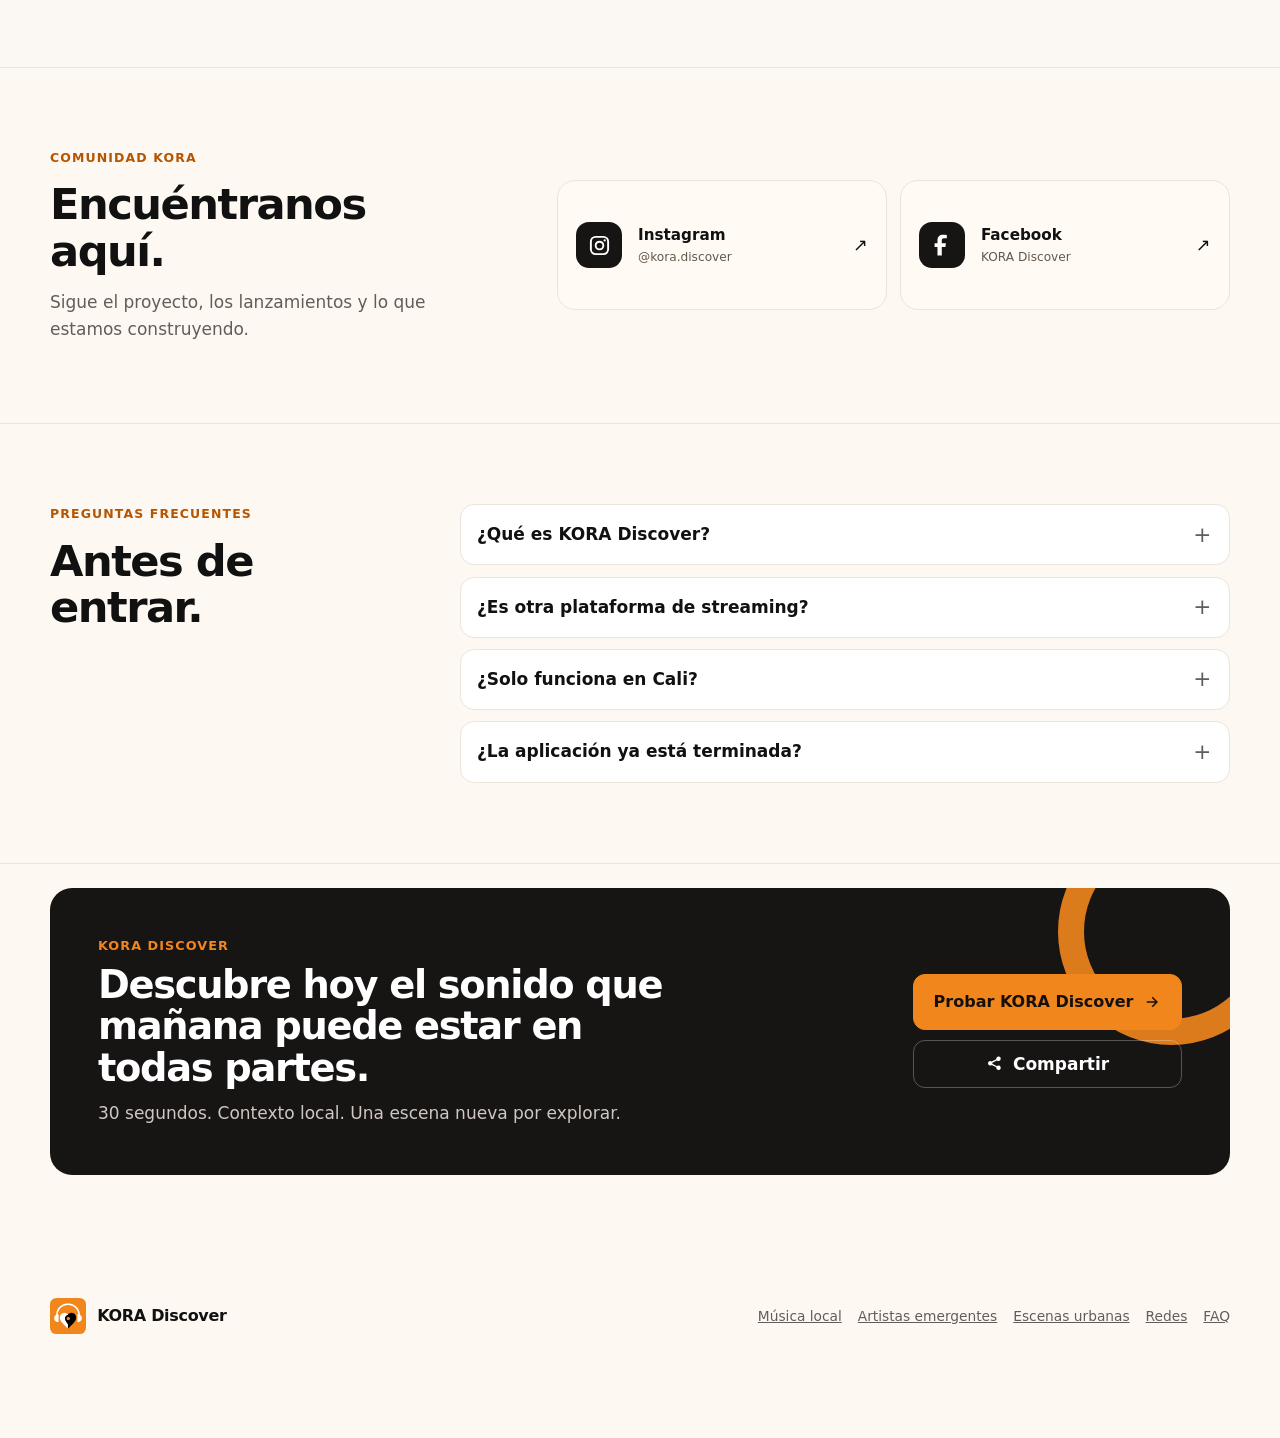
==== commit c6755c69: "Update index.html and llms.txt with improved descriptions and context for KORA Discover; add new SVG" ====
--- a/index.html
+++ b/index.html
@@ -3,8 +3,8 @@
 <head>
   <meta charset="utf-8">
   <meta name="viewport" content="width=device-width, initial-scale=1">
-  <title>KORA Discover | Artistas emergentes cerca de ti</title>
-  <meta name="description" content="Descubre artistas emergentes de ciudades, barrios y escenas locales en cápsulas de 30 segundos con contexto cultural. Prueba KORA Discover.">
+  <title>KORA Discover | Descubre música emergente cerca de ti</title>
+  <meta name="description" content="Descubre el sonido de tu entorno antes de que se vuelva masivo: artistas emergentes en cápsulas de 30 segundos con contexto de ciudad, barrio y escena.">
   <meta name="robots" content="index,follow,max-image-preview:large">
   <meta name="theme-color" content="#FDF8F2">
   <meta name="facebook-pixel-id" content="">
@@ -15,16 +15,16 @@
   <meta property="og:type" content="website">
   <meta property="og:locale" content="es_CO">
   <meta property="og:site_name" content="KORA Discover">
-  <meta property="og:title" content="KORA Discover | Artistas emergentes cerca de ti">
-  <meta property="og:description" content="Música emergente de ciudades, barrios y escenas locales. Escucha una cápsula, conoce el contexto y decide qué quieres seguir descubriendo.">
+  <meta property="og:title" content="KORA Discover | Descubre música emergente cerca de ti">
+  <meta property="og:description" content="30 segundos para descubrir artistas emergentes, entender su contexto local y entrar a escenas que todavía no aparecen en tu feed.">
   <meta property="og:url" content="https://kora-discover.pages.dev/">
   <meta property="og:image" content="https://kora-discover.pages.dev/assets/img/cora-discover-social-card.png">
   <meta property="og:image:width" content="1200">
   <meta property="og:image:height" content="630">
-  <meta property="og:image:alt" content="KORA Discover, artistas emergentes y música local con contexto">
+  <meta property="og:image:alt" content="KORA Discover, música emergente local en cápsulas de 30 segundos">
   <meta name="twitter:card" content="summary_large_image">
-  <meta name="twitter:title" content="KORA Discover | Artistas emergentes cerca de ti">
-  <meta name="twitter:description" content="Descubre música emergente de ciudades, barrios y escenas locales.">
+  <meta name="twitter:title" content="KORA Discover | Descubre música emergente cerca de ti">
+  <meta name="twitter:description" content="Descubre artistas emergentes en 30 segundos, con contexto de ciudad, barrio y escena.">
   <meta name="twitter:image" content="https://kora-discover.pages.dev/assets/img/cora-discover-social-card.png">
 
   <script type="application/ld+json">
@@ -36,7 +36,7 @@
         "@id": "https://kora-discover.pages.dev/#website",
         "url": "https://kora-discover.pages.dev/",
         "name": "KORA Discover",
-        "description": "Plataforma digital para descubrir artistas emergentes y escenas locales mediante cápsulas musicales breves y contexto cultural.",
+        "description": "Experiencia digital para descubrir artistas emergentes y escenas locales en cápsulas de 30 segundos, con contexto de ciudad, barrio y comunidad.",
         "inLanguage": "es-CO"
       },
       {
@@ -47,8 +47,12 @@
         "operatingSystem": "Web",
         "isAccessibleForFree": true,
         "url": "https://kora-discover.pages.dev/",
-        "sameAs": "https://renzofernando.github.io/KORA-C3/",
-        "description": "Experiencia digital para descubrir artistas emergentes de ciudades y barrios a través de cápsulas breves, contexto cultural y comunidad."
+        "sameAs": [
+          "https://renzofernando.github.io/KORA-C3/",
+          "https://www.instagram.com/kora.discover/",
+          "https://www.facebook.com/profile.php?id=61594382606378"
+        ],
+        "description": "Experiencia digital de descubrimiento musical para encontrar artistas emergentes antes de que se vuelvan masivos, entender su contexto local y explorar escenas fuera de los feeds globales."
       }
     ]
   }
@@ -61,22 +65,17 @@
       {
         "@type": "Question",
         "name": "¿Qué es KORA Discover?",
-        "acceptedAnswer": {"@type": "Answer", "text": "KORA Discover es una plataforma digital de descubrimiento musical enfocada en artistas emergentes y escenas locales, presentada mediante cápsulas breves y contexto cultural."}
+        "acceptedAnswer": {"@type": "Answer", "text": "KORA Discover es una experiencia digital para descubrir artistas emergentes en cápsulas de 30 segundos, con contexto de ciudad, barrio y escena."}
       },
       {
         "@type": "Question",
         "name": "¿KORA Discover es otra plataforma de streaming?",
-        "acceptedAnswer": {"@type": "Answer", "text": "No busca reemplazar el streaming tradicional. Su foco es ayudarte a descubrir artistas, escuchar una señal breve y entender el contexto de su ciudad, barrio o escena."}
+        "acceptedAnswer": {"@type": "Answer", "text": "No. KORA Discover trabaja antes del streaming: te ayuda a encontrar artistas emergentes, entender su contexto local y decidir en pocos segundos si quieres seguir escuchando."}
       },
       {
         "@type": "Question",
         "name": "¿KORA Discover solo funciona en Cali?",
         "acceptedAnswer": {"@type": "Answer", "text": "El prototipo nació y se validó inicialmente con referencias de Cali, pero la propuesta está pensada para extenderse a otras ciudades, barrios y comunidades musicales."}
-      },
-      {
-        "@type": "Question",
-        "name": "¿Cuánto dura una cápsula musical?",
-        "acceptedAnswer": {"@type": "Answer", "text": "La experiencia base usa cápsulas de alrededor de 30 segundos para reducir la fricción del descubrimiento y facilitar una decisión rápida."}
       },
       {
         "@type": "Question",
@@ -100,6 +99,7 @@
       </a>
       <nav class="nav" aria-label="Navegación principal">
         <a class="nav-link" href="#como-funciona">Cómo funciona</a>
+        <a class="nav-link" href="#redes">Redes</a>
         <a class="button button-primary button-header" href="https://renzofernando.github.io/KORA-C3/" data-app-link>
           Abrir KORA
           <svg viewBox="0 0 24 24" aria-hidden="true"><path d="M5 11h11.17l-4.59-4.59L13 5l7 7-7 7-1.42-1.41L16.17 13H5v-2Z" fill="currentColor"/></svg>
@@ -109,12 +109,12 @@
   </header>
 
   <main id="contenido">
-    <section class="hero">
-      <div class="container hero-grid">
-        <div class="hero-copy">
-          <p class="eyebrow">Música emergente, con contexto</p>
-          <h1>Encuentra artistas que están sonando cerca de ti.</h1>
-          <p class="lede">KORA Discover presenta música emergente de ciudades, barrios y escenas locales en cápsulas de 30 segundos. Escucha primero, entiende el contexto y decide qué quieres seguir descubriendo.</p>
+    <section class="hero home-hero">
+      <div class="container hero-grid home-hero-grid">
+        <div class="hero-copy home-hero-copy">
+          <p class="eyebrow">Artistas emergentes · escenas locales</p>
+          <h1>Descubre lo que suena cerca antes de que sea masivo.</h1>
+          <p class="lede">30 segundos. Artistas emergentes. Contexto de ciudad, barrio y escena.</p>
           <div class="hero-actions">
             <a class="button button-primary button-hero" href="https://renzofernando.github.io/KORA-C3/" data-app-link>
               Probar KORA Discover
@@ -122,177 +122,233 @@
             </a>
             <a class="text-link" href="#como-funciona">Ver cómo funciona <span aria-hidden="true">↓</span></a>
           </div>
-          <p class="microcopy">Prototipo en validación. Empezó en Cali y está diseñado para crecer hacia otras ciudades y escenas.</p>
-        </div>
-
-        <aside class="experience-card" aria-label="Ejemplo de una cápsula de KORA Discover">
-          <div class="experience-topline">
-            <span class="status"><i aria-hidden="true"></i> Descubrimiento local</span>
-            <span>00:30</span>
-          </div>
-          <div class="experience-main">
-            <img src="assets/img/rio-fuego-valentina-cruz-cover.svg" alt="Portada de Río de Fuego, ejemplo de una cápsula musical en KORA Discover" width="600" height="600">
-            <div class="experience-copy">
-              <p class="artist-name">Valentina Cruz</p>
-              <h2>Río de Fuego</h2>
-              <p>R&amp;B afrolatino · escena urbana</p>
-              <div class="context-tags" aria-label="Contexto de la cápsula">
-                <span>Ciudad</span>
-                <span>Barrio</span>
-                <span>Historia</span>
+          <p class="microcopy"><span class="micro-dot" aria-hidden="true"></span> Prototipo en validación · Cali, Colombia</p>
+        </div>
+
+        <div class="discovery-visual" aria-label="Vista ilustrada de una cápsula musical de KORA Discover">
+          <div class="visual-orbit visual-orbit-left" aria-hidden="true">
+            <img src="assets/img/cover-aurora-ladera.svg" alt="">
+            <span>Aurora de Ladera</span>
+          </div>
+          <div class="visual-orbit visual-orbit-right" aria-hidden="true">
+            <img src="assets/img/cover-brisa-oriente.svg" alt="">
+            <span>Brisa del Oriente</span>
+          </div>
+          <div class="capsule-shell">
+            <div class="capsule-topline">
+              <span class="status"><i aria-hidden="true"></i> Cerca de ti</span>
+              <span>00:30</span>
+            </div>
+            <img class="capsule-cover" src="assets/img/rio-fuego-valentina-cruz-cover.svg" alt="Portada de Río de Fuego, de Valentina Cruz" width="600" height="600">
+            <div class="capsule-info">
+              <div>
+                <p>Valentina Cruz</p>
+                <h2>Río de Fuego</h2>
               </div>
-            </div>
-          </div>
-          <div class="experience-progress" aria-hidden="true"><span></span></div>
-          <p class="experience-note">Una señal breve para decidir si quieres conocer más del artista.</p>
-        </aside>
-      </div>
-
-      <div class="container search-summary" aria-label="Resumen de la página">
-        <div class="search-intent">
-          <span>Intención de búsqueda</span>
-          <strong>Descubrir música local y artistas emergentes con contexto.</strong>
-        </div>
-        <div class="key-takeaways">
-          <span>En corto</span>
-          <ul>
-            <li>Cápsulas de ~30 s</li>
-            <li>Contexto de ciudad y escena</li>
-            <li>Acceso directo al prototipo</li>
-          </ul>
-        </div>
-      </div>
-    </section>
-
-    <section class="section" id="como-funciona">
+              <button class="visual-play" type="button" tabindex="-1" aria-hidden="true">
+                <svg viewBox="0 0 24 24"><path d="M8 5v14l11-7z" fill="currentColor"/></svg>
+              </button>
+            </div>
+            <div class="capsule-place">
+              <svg viewBox="0 0 24 24" aria-hidden="true"><path d="M12 2a7 7 0 0 0-7 7c0 5.15 7 13 7 13s7-7.85 7-13a7 7 0 0 0-7-7Zm0 9.5A2.5 2.5 0 1 1 12 6a2.5 2.5 0 0 1 0 5.5Z" fill="currentColor"/></svg>
+              <span>Cali · San Antonio · Afro urbano</span>
+            </div>
+            <div class="capsule-wave" aria-hidden="true">
+              <span></span><span></span><span></span><span></span><span></span><span></span><span></span><span></span><span></span><span></span><span></span><span></span>
+            </div>
+          </div>
+        </div>
+      </div>
+
+      <div class="container value-strip" aria-label="Resumen de KORA Discover">
+        <div><strong>30 s</strong><span>para descubrir</span></div>
+        <div><strong>Contexto local</strong><span>ciudad + barrio + escena</span></div>
+        <div><strong>Fuera del feed</strong><span>escenas emergentes</span></div>
+      </div>
+    </section>
+
+    <section class="section home-how" id="como-funciona">
       <div class="container">
-        <div class="section-head">
+        <div class="section-head home-section-head">
           <p class="eyebrow">Cómo funciona</p>
-          <h2>Descubrir música nueva no debería sentirse como buscar una aguja en un catálogo infinito.</h2>
-          <p>KORA reduce el descubrimiento a tres decisiones simples.</p>
-        </div>
-        <div class="steps">
-          <article class="step">
+          <h2>Escucha. Ubica. Decide.</h2>
+          <p>Descubre antes de saber qué nombre buscar.</p>
+        </div>
+        <div class="visual-steps">
+          <article class="visual-step">
+            <div class="step-illustration step-illustration-orange" aria-hidden="true">
+              <svg viewBox="0 0 64 64"><circle cx="32" cy="32" r="19" fill="none" stroke="currentColor" stroke-width="3"/><path d="M28 23l16 9-16 9V23Z" fill="currentColor"/><path d="M8 20v24M14 25v14M50 25v14M56 20v24" stroke="currentColor" stroke-width="3" stroke-linecap="round"/></svg>
+            </div>
             <span class="step-number">01</span>
-            <h3>Escucha una cápsula</h3>
-            <p>Treinta segundos para saber si un sonido merece un poco más de tu atención.</p>
+            <h3>Escucha 30 segundos</h3>
+            <p>Una muestra breve para saber si ese sonido merece seguir.</p>
           </article>
-          <article class="step">
+          <article class="visual-step">
+            <div class="step-illustration step-illustration-blue" aria-hidden="true">
+              <svg viewBox="0 0 64 64"><path d="M32 7a17 17 0 0 0-17 17c0 13 17 33 17 33s17-20 17-33A17 17 0 0 0 32 7Z" fill="none" stroke="currentColor" stroke-width="3"/><circle cx="32" cy="24" r="6" fill="currentColor"/><path d="M9 51h14M41 51h14" stroke="currentColor" stroke-width="3" stroke-linecap="round"/></svg>
+            </div>
             <span class="step-number">02</span>
-            <h3>Entiende de dónde viene</h3>
-            <p>Ciudad, barrio, escena e historia ayudan a interpretar lo que estás escuchando.</p>
+            <h3>Ubica la escena</h3>
+            <p>Ciudad, barrio y comunidad explican de dónde viene lo que escuchas.</p>
           </article>
-          <article class="step">
+          <article class="visual-step">
+            <div class="step-illustration step-illustration-green" aria-hidden="true">
+              <svg viewBox="0 0 64 64"><path d="M18 9h28v46L32 46 18 55V9Z" fill="none" stroke="currentColor" stroke-width="3" stroke-linejoin="round"/><path d="m25 28 5 5 10-12" fill="none" stroke="currentColor" stroke-width="3" stroke-linecap="round" stroke-linejoin="round"/></svg>
+            </div>
             <span class="step-number">03</span>
-            <h3>Guarda o sigue explorando</h3>
-            <p>Conserva el hallazgo que te interesa y continúa sin perder el hilo de la escena.</p>
+            <h3>Decide si conecta</h3>
+            <p>Guarda el hallazgo o sigue explorando sin perder el hilo.</p>
           </article>
         </div>
       </div>
     </section>
 
-    <section class="section section-soft">
-      <div class="container split-section">
+    <section class="section section-soft home-context">
+      <div class="container context-layout">
+        <div class="cover-collage" aria-label="Ejemplos visuales de artistas y cápsulas de KORA Discover">
+          <figure class="collage-card collage-main">
+            <img src="assets/img/tierra-sonora-maracuyas-cover.svg" alt="Portada de Tierra Sonora, de Maracuyas" width="600" height="600">
+            <figcaption><strong>Maracuyas</strong><span>Siloé · Fusión Pacífico</span></figcaption>
+          </figure>
+          <figure class="collage-card collage-small collage-a">
+            <img src="assets/img/barrio-norte-kmelo-cover.svg" alt="Portada de Barrio Norte, de K-Melo" width="600" height="600">
+          </figure>
+          <figure class="collage-card collage-small collage-b">
+            <img src="assets/img/cover-medianoche-alameda.svg" alt="Portada de Medianoche Alameda" width="420" height="420">
+          </figure>
+          <div class="context-pin" aria-hidden="true">
+            <svg viewBox="0 0 24 24"><path d="M12 2a7 7 0 0 0-7 7c0 5.15 7 13 7 13s7-7.85 7-13a7 7 0 0 0-7-7Zm0 9.5A2.5 2.5 0 1 1 12 6a2.5 2.5 0 0 1 0 5.5Z" fill="currentColor"/></svg>
+            <span>Cali</span>
+          </div>
+        </div>
+
+        <div class="context-copy">
+          <p class="eyebrow">Lo que tu feed no te cuenta</p>
+          <h2>El sonido también tiene un lugar.</h2>
+          <p class="context-intro">No reemplaza tu streaming ni vende eventos. KORA Discover te ayuda a encontrar artistas antes, entender su contexto y decidir si conectan contigo.</p>
+          <div class="benefit-list">
+            <div>
+              <span class="benefit-mark" aria-hidden="true">01</span>
+              <div><h3>30 segundos para descubrir</h3><p>Primero escuchas; después decides si quieres seguir.</p></div>
+            </div>
+            <div>
+              <span class="benefit-mark" aria-hidden="true">02</span>
+              <div><h3>Contexto local</h3><p>Ciudad, barrio y escena explican de dónde viene ese sonido.</p></div>
+            </div>
+            <div>
+              <span class="benefit-mark" aria-hidden="true">03</span>
+              <div><h3>Escenas fuera del feed</h3><p>Encuentra artistas que la popularidad todavía no empuja.</p></div>
+            </div>
+          </div>
+        </div>
+      </div>
+    </section>
+
+    <section class="section home-scenes">
+      <div class="container scenes-story">
         <div class="section-head compact-head">
-          <p class="eyebrow">La diferencia</p>
-          <h2>No es más catálogo. Son mejores señales.</h2>
-          <p>La propuesta no intenta reemplazar tu streaming. Se concentra en el momento anterior: cuando todavía no sabes qué artista buscar.</p>
-        </div>
-        <div class="comparison-wrap">
-          <table class="comparison">
-            <thead>
-              <tr><th>Momento</th><th>Streaming masivo</th><th>KORA Discover</th></tr>
-            </thead>
-            <tbody>
-              <tr><td>Primer contacto</td><td>Popularidad e historial</td><td>Cápsulas de artistas emergentes</td></tr>
-              <tr><td>Contexto</td><td>Suele quedar en segundo plano</td><td>Ciudad, barrio, escena e historia</td></tr>
-              <tr><td>Decisión</td><td>Exploración larga</td><td>Una señal rápida para profundizar</td></tr>
-            </tbody>
-          </table>
-        </div>
-      </div>
-    </section>
-
-    <section class="section">
-      <div class="container scenes-layout">
+          <p class="eyebrow">Tu feed no es toda la escena</p>
+          <h2>Empieza cerca. Puede crecer a cualquier ciudad.</h2>
+          <p>Cali es el punto de partida; la lógica funciona donde exista una escena por descubrir.</p>
+        </div>
+        <div class="scene-route" aria-label="Expansión conceptual de KORA Discover por ciudades">
+          <div class="route-node route-active"><i aria-hidden="true"></i><strong>Cali</strong><span>origen</span></div>
+          <span class="route-line" aria-hidden="true"></span>
+          <div class="route-node"><i aria-hidden="true"></i><strong>Bogotá</strong><span>escenas</span></div>
+          <span class="route-line" aria-hidden="true"></span>
+          <div class="route-node"><i aria-hidden="true"></i><strong>Medellín</strong><span>escenas</span></div>
+          <span class="route-line" aria-hidden="true"></span>
+          <div class="route-node route-future"><i aria-hidden="true"></i><strong>Tu ciudad</strong><span>lo que sigue</span></div>
+        </div>
+      </div>
+    </section>
+
+    <section class="section section-soft home-explore" aria-labelledby="explora-mas">
+      <div class="container">
+        <div class="section-head home-section-head">
+          <p class="eyebrow">Explora la idea</p>
+          <h2 id="explora-mas">Tres claves para descubrir antes de que sea masivo.</h2>
+        </div>
+        <div class="explore-cards">
+          <a href="musica-local/">
+            <span class="explore-icon explore-icon-orange" aria-hidden="true"><svg viewBox="0 0 24 24"><path d="M9 18V5l11-2v13" fill="none" stroke="currentColor" stroke-width="2" stroke-linecap="round" stroke-linejoin="round"/><circle cx="6" cy="18" r="3" fill="currentColor"/><circle cx="17" cy="16" r="3" fill="currentColor"/></svg></span>
+            <div><h3>Música local</h3><p>Lo que suena cerca también puede sorprenderte.</p></div>
+            <b aria-hidden="true">→</b>
+          </a>
+          <a href="artistas-emergentes/">
+            <span class="explore-icon explore-icon-pink" aria-hidden="true"><svg viewBox="0 0 24 24"><circle cx="12" cy="8" r="4" fill="none" stroke="currentColor" stroke-width="2"/><path d="M4 21c.8-5 3.4-7 8-7s7.2 2 8 7" fill="none" stroke="currentColor" stroke-width="2" stroke-linecap="round"/></svg></span>
+            <div><h3>Artistas emergentes</h3><p>Encuéntralos antes de que la popularidad los empuje.</p></div>
+            <b aria-hidden="true">→</b>
+          </a>
+          <a href="escenas-urbanas/">
+            <span class="explore-icon explore-icon-blue" aria-hidden="true"><svg viewBox="0 0 24 24"><path d="M4 21V9l5-4 4 4 3-2 4 4v10" fill="none" stroke="currentColor" stroke-width="2" stroke-linejoin="round"/><path d="M8 21v-5h8v5" fill="none" stroke="currentColor" stroke-width="2"/></svg></span>
+            <div><h3>Escenas urbanas</h3><p>El barrio y la comunidad también explican el sonido.</p></div>
+            <b aria-hidden="true">→</b>
+          </a>
+        </div>
+      </div>
+    </section>
+
+    <section class="section social-section" id="redes">
+      <div class="container social-layout">
         <div class="section-head compact-head">
-          <p class="eyebrow">De una ciudad a muchas escenas</p>
-          <h2>Lo local no termina en Cali.</h2>
-          <p>KORA empezó validando una escena concreta. La lógica puede crecer hacia cualquier ciudad donde existan artistas, barrios, colectivos y públicos que aún no se encuentran entre sí.</p>
-        </div>
-        <div class="city-grid" aria-label="Ejemplos de ciudades y escenas">
-          <article class="city-card"><strong>Cali</strong><span>barrios · Pacífico · urbano</span></article>
-          <article class="city-card"><strong>Bogotá</strong><span>localidades · colectivos · alternativo</span></article>
-          <article class="city-card"><strong>Medellín</strong><span>comunas · electrónica · urbano</span></article>
-          <article class="city-card city-card-accent"><strong>Tu ciudad</strong><span>la escena que aún no aparece en tu feed</span></article>
-        </div>
-      </div>
-    </section>
-
-    <section class="section section-soft" aria-labelledby="explora-mas">
-      <div class="container">
-        <div class="section-head">
-          <p class="eyebrow">Explora más</p>
-          <h2 id="explora-mas">Tres formas de entender el descubrimiento local.</h2>
-        </div>
-        <div class="content-links">
-          <a href="musica-local/">
-            <span>01</span>
-            <div><h3>Música local</h3><p>Por qué escuchar cerca puede ampliar tu universo musical.</p></div>
-            <b aria-hidden="true">→</b>
-          </a>
-          <a href="artistas-emergentes/">
-            <span>02</span>
-            <div><h3>Artistas emergentes</h3><p>Cómo encontrar nuevas voces antes de que sean masivas.</p></div>
-            <b aria-hidden="true">→</b>
-          </a>
-          <a href="escenas-urbanas/">
-            <span>03</span>
-            <div><h3>Escenas urbanas</h3><p>Ciudad, barrio y comunidad como parte de la escucha.</p></div>
-            <b aria-hidden="true">→</b>
+          <p class="eyebrow">Comunidad KORA</p>
+          <h2>Encuéntranos aquí.</h2>
+          <p>Sigue el proyecto, los lanzamientos y lo que estamos construyendo.</p>
+        </div>
+        <div class="social-cards">
+          <a class="social-card" href="https://www.instagram.com/kora.discover/" target="_blank" rel="noopener noreferrer" aria-label="KORA Discover en Instagram">
+            <span class="social-logo" aria-hidden="true">
+              <svg viewBox="0 0 24 24"><rect x="3" y="3" width="18" height="18" rx="5" fill="none" stroke="currentColor" stroke-width="2"/><circle cx="12" cy="12" r="4" fill="none" stroke="currentColor" stroke-width="2"/><circle cx="17.4" cy="6.7" r="1.2" fill="currentColor"/></svg>
+            </span>
+            <span><strong>Instagram</strong><small>@kora.discover</small></span>
+            <b aria-hidden="true">↗</b>
+          </a>
+          <a class="social-card" href="https://www.facebook.com/profile.php?id=61594382606378" target="_blank" rel="noopener noreferrer" aria-label="KORA Discover en Facebook">
+            <span class="social-logo" aria-hidden="true">
+              <svg viewBox="0 0 24 24"><path d="M14 8h4V3.4c-.7-.1-2.8-.4-5.2-.4C8 3 5 5.8 5 10.8V15H1v5h4v12h6V20h5l.8-5H11v-3.7C11 9.9 11.4 8 14 8Z" transform="scale(.75) translate(4 -2)" fill="currentColor"/></svg>
+            </span>
+            <span><strong>Facebook</strong><small>KORA Discover</small></span>
+            <b aria-hidden="true">↗</b>
           </a>
         </div>
       </div>
     </section>
 
     <section class="section" id="faq">
-      <div class="container faq-layout">
+      <div class="container faq-layout home-faq-layout">
         <div class="section-head compact-head">
           <p class="eyebrow">Preguntas frecuentes</p>
-          <h2>Antes de entrar a KORA.</h2>
+          <h2>Antes de entrar.</h2>
         </div>
         <div class="faq">
           <details>
             <summary>¿Qué es KORA Discover?</summary>
-            <p>Es una plataforma digital de descubrimiento musical enfocada en artistas emergentes y escenas locales, presentada mediante cápsulas breves y contexto cultural.</p>
+            <p>Una experiencia digital para descubrir artistas emergentes en 30 segundos, con contexto de ciudad, barrio y escena.</p>
           </details>
           <details>
             <summary>¿Es otra plataforma de streaming?</summary>
-            <p>No. KORA se concentra en el momento de descubrir: escuchar una señal breve, entender el contexto y decidir si quieres seguir con ese artista.</p>
+            <p>No. Tampoco vende eventos. KORA Discover trabaja antes: encuentra artistas, da contexto local y te ayuda a decidir qué quieres seguir escuchando.</p>
           </details>
           <details>
             <summary>¿Solo funciona en Cali?</summary>
-            <p>No. El prototipo nació y se validó inicialmente con referencias de Cali, pero la propuesta está pensada para otras ciudades, barrios y comunidades musicales.</p>
-          </details>
-          <details>
-            <summary>¿Cuánto dura una cápsula?</summary>
-            <p>La experiencia base usa cápsulas de alrededor de 30 segundos para reducir la fricción del descubrimiento y facilitar una decisión rápida.</p>
+            <p>No. Cali es el punto de partida del prototipo; la propuesta está pensada para crecer a otras escenas.</p>
           </details>
           <details>
             <summary>¿La aplicación ya está terminada?</summary>
-            <p>No. Está en etapa de prototipo y validación. Esta landing te lleva a una versión funcional de prueba.</p>
+            <p>No. Está en etapa de prototipo y validación, con una versión funcional disponible para probar.</p>
           </details>
         </div>
       </div>
     </section>
 
-    <section class="section final-section">
+    <section class="section final-section home-final-section">
       <div class="container">
-        <div class="final-cta">
+        <div class="final-cta home-final-cta">
           <div>
             <p class="final-kicker">KORA Discover</p>
-            <h2>Tu próxima canción favorita puede estar mucho más cerca de lo que crees.</h2>
-            <p>Entra al prototipo y prueba la experiencia.</p>
+            <h2>Descubre hoy el sonido que mañana puede estar en todas partes.</h2>
+            <p>30 segundos. Contexto local. Una escena nueva por explorar.</p>
           </div>
           <div class="final-actions">
             <a class="button button-accent button-hero" href="https://renzofernando.github.io/KORA-C3/" data-app-link>
@@ -309,13 +365,14 @@
     </section>
   </main>
 
-  <footer class="site-footer">
+  <footer class="site-footer home-footer">
     <div class="container footer-grid">
       <a class="brand" href="./"><img src="assets/img/cora-discover-icon.svg" alt="" width="36" height="36"><span>KORA Discover</span></a>
       <div class="footer-links">
         <a href="musica-local/">Música local</a>
         <a href="artistas-emergentes/">Artistas emergentes</a>
         <a href="escenas-urbanas/">Escenas urbanas</a>
+        <a href="#redes">Redes</a>
         <a href="#faq">FAQ</a>
       </div>
     </div>
--- a/assets/css/styles.css
+++ b/assets/css/styles.css
@@ -25,7 +25,7 @@
   -webkit-font-smoothing: antialiased;
   text-rendering: optimizeLegibility;
 }
-img { display: block; max-width: 100%; }
+img { display: block; max-width: 100%; height: auto; }
 a { color: inherit; }
 button, input, textarea, select { font: inherit; }
 button, a { -webkit-tap-highlight-color: transparent; }
@@ -400,3 +400,928 @@
   html { scroll-behavior: auto; }
   *, *::before, *::after { transition-duration: .001ms !important; }
 }
+
+body[data-page="home"] {
+  --home-ink: #171414;
+  --home-cream: #FBF7F2;
+  --home-card: #FFFAF4;
+  --home-muted: #65594D;
+  --home-orange-light: #FFB55E;
+  --home-blue: #78B7FF;
+  --home-turquoise: #50C9A9;
+  --home-green: #57C97E;
+  --home-pink: #EF7C9F;
+}
+
+body[data-page="home"] .site-header {
+  background: rgba(253, 248, 242, .96);
+}
+
+body[data-page="home"] .home-hero {
+  padding: clamp(3.8rem, 7vw, 6.8rem) 0 2.4rem;
+}
+
+body[data-page="home"] .home-hero-grid {
+  grid-template-columns: minmax(0, .92fr) minmax(420px, 1.08fr);
+  gap: clamp(3rem, 7vw, 6.8rem);
+}
+
+body[data-page="home"] .home-hero-copy h1 {
+  max-width: 10.5ch;
+  font-size: clamp(3.2rem, 5.8vw, 5.25rem);
+  line-height: .98;
+}
+
+body[data-page="home"] .home-hero-copy .lede {
+  max-width: 50ch;
+  font-size: clamp(1.05rem, 1.4vw, 1.2rem);
+}
+
+body[data-page="home"] .microcopy {
+  display: flex;
+  align-items: center;
+  gap: .45rem;
+}
+
+body[data-page="home"] .micro-dot {
+  width: 7px;
+  height: 7px;
+  border-radius: 50%;
+  background: var(--accent);
+  flex: 0 0 auto;
+}
+
+body[data-page="home"] .discovery-visual {
+  position: relative;
+  min-height: 520px;
+  display: grid;
+  place-items: center;
+  isolation: isolate;
+}
+
+body[data-page="home"] .discovery-visual::before {
+  content: "";
+  position: absolute;
+  inset: 11% 7% 8%;
+  z-index: -2;
+  border: 1px solid #E7D8C9;
+  border-radius: 42px;
+  background: #F3E9DF;
+}
+
+body[data-page="home"] .discovery-visual::after {
+  content: "";
+  position: absolute;
+  width: 72%;
+  height: 72%;
+  z-index: -1;
+  border-radius: 34px;
+  background: var(--accent);
+  transform: rotate(-5deg);
+}
+
+body[data-page="home"] .capsule-shell {
+  position: relative;
+  z-index: 2;
+  width: min(365px, 72%);
+  padding: 1rem;
+  border: 1px solid #2A2726;
+  border-radius: 30px;
+  background: var(--home-ink);
+  box-shadow: 0 18px 42px rgba(23, 20, 20, .14);
+  color: #fff;
+}
+
+body[data-page="home"] .capsule-topline {
+  display: flex;
+  align-items: center;
+  justify-content: space-between;
+  gap: 1rem;
+  padding: .1rem .15rem .85rem;
+  color: #D5CDC6;
+  font-size: .76rem;
+  font-weight: 700;
+}
+
+body[data-page="home"] .capsule-topline .status {
+  color: #fff;
+}
+
+body[data-page="home"] .capsule-cover {
+  width: 100%;
+  height: auto;
+  aspect-ratio: 1 / 1;
+  object-fit: contain;
+  border-radius: 22px;
+}
+
+body[data-page="home"] .capsule-info {
+  display: flex;
+  align-items: center;
+  justify-content: space-between;
+  gap: 1rem;
+  padding: 1rem .15rem .35rem;
+}
+
+body[data-page="home"] .capsule-info p {
+  margin: 0 0 .12rem;
+  color: #BEB5AE;
+  font-size: .76rem;
+  font-weight: 700;
+}
+
+body[data-page="home"] .capsule-info h2 {
+  font-size: 1.55rem;
+  letter-spacing: -.03em;
+}
+
+body[data-page="home"] .visual-play {
+  width: 46px;
+  height: 46px;
+  display: grid;
+  place-items: center;
+  flex: 0 0 auto;
+  border: 0;
+  border-radius: 50%;
+  background: var(--accent);
+  color: var(--home-ink);
+  pointer-events: none;
+}
+
+body[data-page="home"] .visual-play svg {
+  width: 21px;
+  height: 21px;
+  transform: translateX(1px);
+}
+
+body[data-page="home"] .capsule-place {
+  display: flex;
+  align-items: center;
+  gap: .42rem;
+  padding: .35rem .15rem .8rem;
+  color: #D5CDC6;
+  font-size: .76rem;
+}
+
+body[data-page="home"] .capsule-place svg {
+  width: 15px;
+  height: 15px;
+  color: var(--accent);
+  flex: 0 0 auto;
+}
+
+body[data-page="home"] .capsule-wave {
+  height: 30px;
+  display: flex;
+  align-items: center;
+  gap: 4px;
+  padding: 0 .15rem;
+}
+
+body[data-page="home"] .capsule-wave span {
+  width: 100%;
+  max-width: 12px;
+  border-radius: 99px;
+  background: #EEE5DE;
+  opacity: .8;
+}
+
+body[data-page="home"] .capsule-wave span:nth-child(1),
+body[data-page="home"] .capsule-wave span:nth-child(7) { height: 34%; }
+body[data-page="home"] .capsule-wave span:nth-child(2),
+body[data-page="home"] .capsule-wave span:nth-child(6),
+body[data-page="home"] .capsule-wave span:nth-child(10) { height: 64%; }
+body[data-page="home"] .capsule-wave span:nth-child(3),
+body[data-page="home"] .capsule-wave span:nth-child(8),
+body[data-page="home"] .capsule-wave span:nth-child(12) { height: 90%; }
+body[data-page="home"] .capsule-wave span:nth-child(4),
+body[data-page="home"] .capsule-wave span:nth-child(9) { height: 50%; }
+body[data-page="home"] .capsule-wave span:nth-child(5),
+body[data-page="home"] .capsule-wave span:nth-child(11) { height: 76%; }
+
+body[data-page="home"] .visual-orbit {
+  position: absolute;
+  z-index: 3;
+  width: 124px;
+  padding: .45rem;
+  border: 1px solid var(--line);
+  border-radius: 18px;
+  background: var(--home-card);
+  box-shadow: 0 10px 26px rgba(23, 20, 20, .09);
+  color: var(--home-muted);
+  font-size: .65rem;
+  font-weight: 750;
+  line-height: 1.2;
+}
+
+body[data-page="home"] .visual-orbit img {
+  width: 100%;
+  height: auto;
+  aspect-ratio: 1 / 1;
+  object-fit: contain;
+  border-radius: 12px;
+  margin-bottom: .45rem;
+}
+
+body[data-page="home"] .visual-orbit-left {
+  left: 3%;
+  top: 18%;
+  transform: rotate(-4deg);
+}
+
+body[data-page="home"] .visual-orbit-right {
+  right: 3%;
+  bottom: 12%;
+  transform: rotate(4deg);
+}
+
+body[data-page="home"] .value-strip {
+  margin-top: 2.9rem;
+  display: grid;
+  grid-template-columns: repeat(3, 1fr);
+  border-top: 1px solid var(--line);
+  border-bottom: 1px solid var(--line);
+}
+
+body[data-page="home"] .value-strip > div {
+  display: flex;
+  align-items: baseline;
+  gap: .6rem;
+  padding: 1.15rem 1.4rem;
+}
+
+body[data-page="home"] .value-strip > div + div {
+  border-left: 1px solid var(--line);
+}
+
+body[data-page="home"] .value-strip strong {
+  color: var(--home-ink);
+  font-size: 1.02rem;
+}
+
+body[data-page="home"] .value-strip span {
+  color: var(--home-muted);
+  font-size: .84rem;
+}
+
+body[data-page="home"] .home-section-head {
+  max-width: 690px;
+}
+
+body[data-page="home"] .home-section-head h2 {
+  max-width: 17ch;
+}
+
+body[data-page="home"] .visual-steps {
+  display: grid;
+  grid-template-columns: repeat(3, 1fr);
+  gap: 1rem;
+}
+
+body[data-page="home"] .visual-step {
+  position: relative;
+  min-height: 300px;
+  padding: 1.25rem;
+  border: 1px solid var(--line);
+  border-radius: 22px;
+  background: var(--home-card);
+}
+
+body[data-page="home"] .step-illustration {
+  width: 100%;
+  height: 125px;
+  display: grid;
+  place-items: center;
+  margin-bottom: 1.25rem;
+  border-radius: 15px;
+  color: var(--home-ink);
+}
+
+body[data-page="home"] .step-illustration svg {
+  width: 68px;
+  height: 68px;
+}
+
+body[data-page="home"] .step-illustration-orange { background: #FFF0DF; }
+body[data-page="home"] .step-illustration-blue { background: #EAF4FF; }
+body[data-page="home"] .step-illustration-green { background: #E8F8EE; }
+
+body[data-page="home"] .visual-step .step-number {
+  margin: 0 0 .5rem;
+}
+
+body[data-page="home"] .visual-step p {
+  max-width: 31ch;
+  margin: .65rem 0 0;
+  color: var(--home-muted);
+  font-size: .94rem;
+}
+
+body[data-page="home"] .home-context {
+  background: #F6EEE6;
+}
+
+body[data-page="home"] .context-layout {
+  display: grid;
+  grid-template-columns: minmax(0, 1.08fr) minmax(340px, .92fr);
+  gap: clamp(3rem, 7vw, 6rem);
+  align-items: center;
+}
+
+body[data-page="home"] .cover-collage {
+  position: relative;
+  min-height: 470px;
+}
+
+body[data-page="home"] .cover-collage::before {
+  content: "";
+  position: absolute;
+  left: 9%;
+  top: 7%;
+  width: 74%;
+  height: 80%;
+  border: 1px solid #DFD0C2;
+  border-radius: 34px;
+  background: var(--home-card);
+}
+
+body[data-page="home"] .collage-card {
+  position: absolute;
+  margin: 0;
+  padding: .55rem;
+  border: 1px solid var(--line);
+  border-radius: 20px;
+  background: #fff;
+  box-shadow: 0 12px 28px rgba(23, 20, 20, .08);
+}
+
+body[data-page="home"] .collage-card img {
+  width: 100%;
+  height: auto;
+  aspect-ratio: 1 / 1;
+  object-fit: contain;
+  border-radius: 14px;
+}
+
+body[data-page="home"] .collage-main {
+  left: 22%;
+  top: 13%;
+  z-index: 2;
+  width: 54%;
+}
+
+body[data-page="home"] .collage-main figcaption {
+  display: grid;
+  gap: .05rem;
+  padding: .65rem .25rem .2rem;
+}
+
+body[data-page="home"] .collage-main figcaption strong {
+  font-size: .92rem;
+}
+
+body[data-page="home"] .collage-main figcaption span {
+  color: var(--home-muted);
+  font-size: .73rem;
+}
+
+body[data-page="home"] .collage-small {
+  width: 28%;
+  z-index: 3;
+}
+
+body[data-page="home"] .collage-a {
+  left: 3%;
+  bottom: 12%;
+  transform: rotate(-4deg);
+}
+
+body[data-page="home"] .collage-b {
+  right: 4%;
+  top: 8%;
+  transform: rotate(4deg);
+}
+
+body[data-page="home"] .context-pin {
+  position: absolute;
+  z-index: 4;
+  right: 2%;
+  bottom: 12%;
+  display: flex;
+  align-items: center;
+  gap: .45rem;
+  padding: .7rem .9rem;
+  border-radius: 999px;
+  background: var(--home-ink);
+  color: #fff;
+  font-size: .8rem;
+  font-weight: 800;
+}
+
+body[data-page="home"] .context-pin svg {
+  width: 16px;
+  height: 16px;
+  color: var(--accent);
+}
+
+body[data-page="home"] .context-copy h2 {
+  max-width: 10ch;
+}
+
+body[data-page="home"] .context-intro {
+  max-width: 48ch;
+  margin: 1rem 0 0;
+  color: var(--home-muted);
+}
+
+body[data-page="home"] .benefit-list {
+  display: grid;
+  margin-top: 1.7rem;
+  border-top: 1px solid #DDCFC2;
+}
+
+body[data-page="home"] .benefit-list > div {
+  display: grid;
+  grid-template-columns: 42px 1fr;
+  gap: .9rem;
+  padding: 1.05rem 0;
+  border-bottom: 1px solid #DDCFC2;
+}
+
+body[data-page="home"] .benefit-mark {
+  width: 32px;
+  height: 32px;
+  display: grid;
+  place-items: center;
+  border-radius: 50%;
+  background: var(--home-ink);
+  color: #fff;
+  font-size: .67rem;
+  font-weight: 850;
+}
+
+body[data-page="home"] .benefit-list h3 {
+  font-size: 1.02rem;
+}
+
+body[data-page="home"] .benefit-list p {
+  margin: .2rem 0 0;
+  color: var(--home-muted);
+  font-size: .9rem;
+}
+
+body[data-page="home"] .scenes-story {
+  display: grid;
+  grid-template-columns: .72fr 1.28fr;
+  gap: clamp(2.5rem, 6vw, 5rem);
+  align-items: center;
+}
+
+body[data-page="home"] .scene-route {
+  display: flex;
+  align-items: center;
+  min-width: 0;
+  padding: 2.1rem 1.4rem;
+  border: 1px solid var(--line);
+  border-radius: 22px;
+  background: var(--home-card);
+}
+
+body[data-page="home"] .route-node {
+  min-width: 70px;
+  display: grid;
+  justify-items: center;
+  gap: .24rem;
+  text-align: center;
+}
+
+body[data-page="home"] .route-node i {
+  width: 15px;
+  height: 15px;
+  margin-bottom: .45rem;
+  border: 4px solid #fff;
+  border-radius: 50%;
+  background: var(--home-ink);
+  box-shadow: 0 0 0 1px var(--home-ink);
+}
+
+body[data-page="home"] .route-active i {
+  background: var(--accent);
+  box-shadow: 0 0 0 1px var(--accent);
+}
+
+body[data-page="home"] .route-future i {
+  background: var(--home-card);
+  box-shadow: 0 0 0 1px #A7978A;
+}
+
+body[data-page="home"] .route-node strong {
+  font-size: .9rem;
+}
+
+body[data-page="home"] .route-node span {
+  color: var(--home-muted);
+  font-size: .7rem;
+}
+
+body[data-page="home"] .route-line {
+  height: 1px;
+  flex: 1 1 auto;
+  min-width: 28px;
+  margin: 0 .25rem 2.75rem;
+  background: #CFC1B5;
+}
+
+body[data-page="home"] .home-explore {
+  background: var(--home-cream);
+}
+
+body[data-page="home"] .explore-cards {
+  display: grid;
+  grid-template-columns: repeat(3, 1fr);
+  gap: .8rem;
+}
+
+body[data-page="home"] .explore-cards > a {
+  min-height: 170px;
+  display: grid;
+  grid-template-columns: 48px 1fr auto;
+  gap: .9rem;
+  align-items: start;
+  padding: 1.15rem;
+  border: 1px solid var(--line);
+  border-radius: 18px;
+  background: var(--home-card);
+  text-decoration: none;
+}
+
+body[data-page="home"] .explore-cards > a:hover,
+body[data-page="home"] .explore-cards > a:focus-visible {
+  border-color: #CCBBAA;
+}
+
+body[data-page="home"] .explore-icon {
+  width: 44px;
+  height: 44px;
+  display: grid;
+  place-items: center;
+  border-radius: 12px;
+}
+
+body[data-page="home"] .explore-icon svg {
+  width: 23px;
+  height: 23px;
+}
+
+body[data-page="home"] .explore-icon-orange { background: #FFF0DF; color: #A84D00; }
+body[data-page="home"] .explore-icon-pink { background: #FCECF1; color: #B84568; }
+body[data-page="home"] .explore-icon-blue { background: #EAF4FF; color: #286AAE; }
+
+body[data-page="home"] .explore-cards h3 {
+  margin-top: .1rem;
+}
+
+body[data-page="home"] .explore-cards p {
+  margin: .45rem 0 0;
+  color: var(--home-muted);
+  font-size: .9rem;
+}
+
+body[data-page="home"] .explore-cards b {
+  font-size: 1.3rem;
+  font-weight: 500;
+}
+
+body[data-page="home"] .social-layout {
+  display: grid;
+  grid-template-columns: .78fr 1.22fr;
+  gap: clamp(2.5rem, 6vw, 5rem);
+  align-items: center;
+}
+
+body[data-page="home"] .social-cards {
+  display: grid;
+  grid-template-columns: repeat(2, minmax(0, 1fr));
+  gap: .8rem;
+}
+
+body[data-page="home"] .social-card {
+  min-height: 130px;
+  display: grid;
+  grid-template-columns: 48px 1fr auto;
+  gap: .85rem;
+  align-items: center;
+  padding: 1.15rem;
+  border: 1px solid var(--line);
+  border-radius: 18px;
+  background: var(--home-card);
+  text-decoration: none;
+}
+
+body[data-page="home"] .social-card:hover,
+body[data-page="home"] .social-card:focus-visible {
+  border-color: #C7B7A8;
+}
+
+body[data-page="home"] .social-logo {
+  width: 46px;
+  height: 46px;
+  display: grid;
+  place-items: center;
+  border-radius: 13px;
+  background: var(--home-ink);
+  color: #fff;
+}
+
+body[data-page="home"] .social-logo svg {
+  width: 23px;
+  height: 23px;
+}
+
+body[data-page="home"] .social-card > span:nth-child(2) {
+  display: grid;
+  gap: .08rem;
+}
+
+body[data-page="home"] .social-card strong {
+  font-size: .95rem;
+}
+
+body[data-page="home"] .social-card small {
+  color: var(--home-muted);
+  font-size: .76rem;
+}
+
+body[data-page="home"] .social-card b {
+  font-size: 1.1rem;
+  font-weight: 500;
+}
+
+body[data-page="home"] .home-faq-layout {
+  grid-template-columns: .62fr 1.38fr;
+}
+
+body[data-page="home"] .home-final-section {
+  padding-top: 1.5rem;
+}
+
+body[data-page="home"] .home-final-cta {
+  position: relative;
+  overflow: hidden;
+  background: var(--home-ink);
+}
+
+body[data-page="home"] .home-final-cta::after {
+  content: "";
+  position: absolute;
+  right: -55px;
+  top: -70px;
+  width: 175px;
+  height: 175px;
+  border: 26px solid var(--accent);
+  border-radius: 50%;
+  opacity: .9;
+  pointer-events: none;
+}
+
+body[data-page="home"] .home-final-cta > * {
+  position: relative;
+  z-index: 1;
+}
+
+body[data-page="home"] .home-footer {
+  padding-top: 2.7rem;
+}
+
+@media (max-width: 1040px) {
+  body[data-page="home"] .home-hero-grid {
+    grid-template-columns: minmax(0, .9fr) minmax(390px, 1.1fr);
+    gap: 2.5rem;
+  }
+
+  body[data-page="home"] .visual-orbit {
+    width: 108px;
+  }
+
+  body[data-page="home"] .context-layout,
+  body[data-page="home"] .scenes-story,
+  body[data-page="home"] .social-layout {
+    gap: 2.5rem;
+  }
+}
+
+@media (max-width: 960px) {
+  body[data-page="home"] .home-hero-grid,
+  body[data-page="home"] .context-layout,
+  body[data-page="home"] .scenes-story,
+  body[data-page="home"] .social-layout,
+  body[data-page="home"] .home-faq-layout {
+    grid-template-columns: 1fr;
+  }
+
+  body[data-page="home"] .home-hero-copy {
+    max-width: 760px;
+  }
+
+  body[data-page="home"] .discovery-visual {
+    width: min(100%, 680px);
+    margin: 0 auto;
+  }
+
+  body[data-page="home"] .context-layout {
+    align-items: start;
+  }
+
+  body[data-page="home"] .cover-collage {
+    width: min(100%, 620px);
+    margin: 0 auto;
+  }
+
+  body[data-page="home"] .context-copy,
+  body[data-page="home"] .scenes-story .section-head,
+  body[data-page="home"] .social-layout .section-head {
+    max-width: 700px;
+  }
+
+  body[data-page="home"] .context-copy h2 {
+    max-width: 15ch;
+  }
+}
+
+@media (max-width: 720px) {
+  body[data-page="home"] .nav .nav-link {
+    display: none;
+  }
+
+  body[data-page="home"] .home-hero {
+    padding-top: 2.8rem;
+  }
+
+  body[data-page="home"] .home-hero-copy h1 {
+    max-width: 10.5ch;
+    font-size: clamp(2.75rem, 12.7vw, 4rem);
+  }
+
+  body[data-page="home"] .discovery-visual {
+    min-height: 430px;
+  }
+
+  body[data-page="home"] .discovery-visual::before {
+    inset: 10% 2% 7%;
+    border-radius: 30px;
+  }
+
+  body[data-page="home"] .discovery-visual::after {
+    width: 75%;
+    height: 69%;
+    border-radius: 26px;
+  }
+
+  body[data-page="home"] .capsule-shell {
+    width: min(300px, 76%);
+    padding: .75rem;
+    border-radius: 24px;
+  }
+
+  body[data-page="home"] .capsule-cover {
+    border-radius: 17px;
+  }
+
+  body[data-page="home"] .capsule-info h2 {
+    font-size: 1.3rem;
+  }
+
+  body[data-page="home"] .visual-play {
+    width: 40px;
+    height: 40px;
+  }
+
+  body[data-page="home"] .visual-orbit {
+    width: 90px;
+    padding: .35rem;
+    border-radius: 14px;
+    font-size: .56rem;
+  }
+
+  body[data-page="home"] .visual-orbit img {
+    border-radius: 9px;
+    margin-bottom: .3rem;
+  }
+
+  body[data-page="home"] .visual-orbit-left {
+    top: 14%;
+  }
+
+  body[data-page="home"] .visual-orbit-right {
+    bottom: 10%;
+  }
+
+  body[data-page="home"] .value-strip {
+    grid-template-columns: 1fr;
+    margin-top: 2rem;
+  }
+
+  body[data-page="home"] .value-strip > div {
+    justify-content: space-between;
+    padding: .8rem 0;
+  }
+
+  body[data-page="home"] .value-strip > div + div {
+    border-left: 0;
+    border-top: 1px solid var(--line);
+  }
+
+  body[data-page="home"] .visual-steps,
+  body[data-page="home"] .explore-cards,
+  body[data-page="home"] .social-cards {
+    grid-template-columns: 1fr;
+  }
+
+  body[data-page="home"] .visual-step {
+    min-height: 0;
+  }
+
+  body[data-page="home"] .step-illustration {
+    height: 105px;
+  }
+
+  body[data-page="home"] .cover-collage {
+    min-height: 360px;
+  }
+
+  body[data-page="home"] .collage-main {
+    width: 58%;
+    left: 21%;
+  }
+
+  body[data-page="home"] .collage-small {
+    width: 28%;
+  }
+
+  body[data-page="home"] .context-pin {
+    right: 0;
+    bottom: 7%;
+  }
+
+  body[data-page="home"] .scene-route {
+    display: grid;
+    grid-template-columns: 1fr;
+    padding: 1.2rem;
+  }
+
+  body[data-page="home"] .route-node {
+    min-width: 0;
+    grid-template-columns: 28px 1fr auto;
+    justify-items: start;
+    align-items: center;
+    width: 100%;
+    text-align: left;
+  }
+
+  body[data-page="home"] .route-node i {
+    margin: 0;
+  }
+
+  body[data-page="home"] .route-line {
+    width: 1px;
+    height: 26px;
+    min-width: 0;
+    margin: .2rem 0 .2rem 7px;
+  }
+
+  body[data-page="home"] .explore-cards > a {
+    min-height: 125px;
+  }
+
+  body[data-page="home"] .social-card {
+    min-height: 105px;
+  }
+
+  body[data-page="home"] .home-final-cta::after {
+    width: 120px;
+    height: 120px;
+    border-width: 20px;
+    right: -60px;
+    top: -45px;
+  }
+}
+
+@media (max-width: 420px) {
+  body[data-page="home"] .capsule-place span {
+    overflow: hidden;
+    text-overflow: ellipsis;
+    white-space: nowrap;
+  }
+
+  body[data-page="home"] .visual-orbit {
+    width: 78px;
+  }
+
+  body[data-page="home"] .visual-orbit span {
+    display: none;
+  }
+
+  body[data-page="home"] .cover-collage {
+    min-height: 315px;
+  }
+}
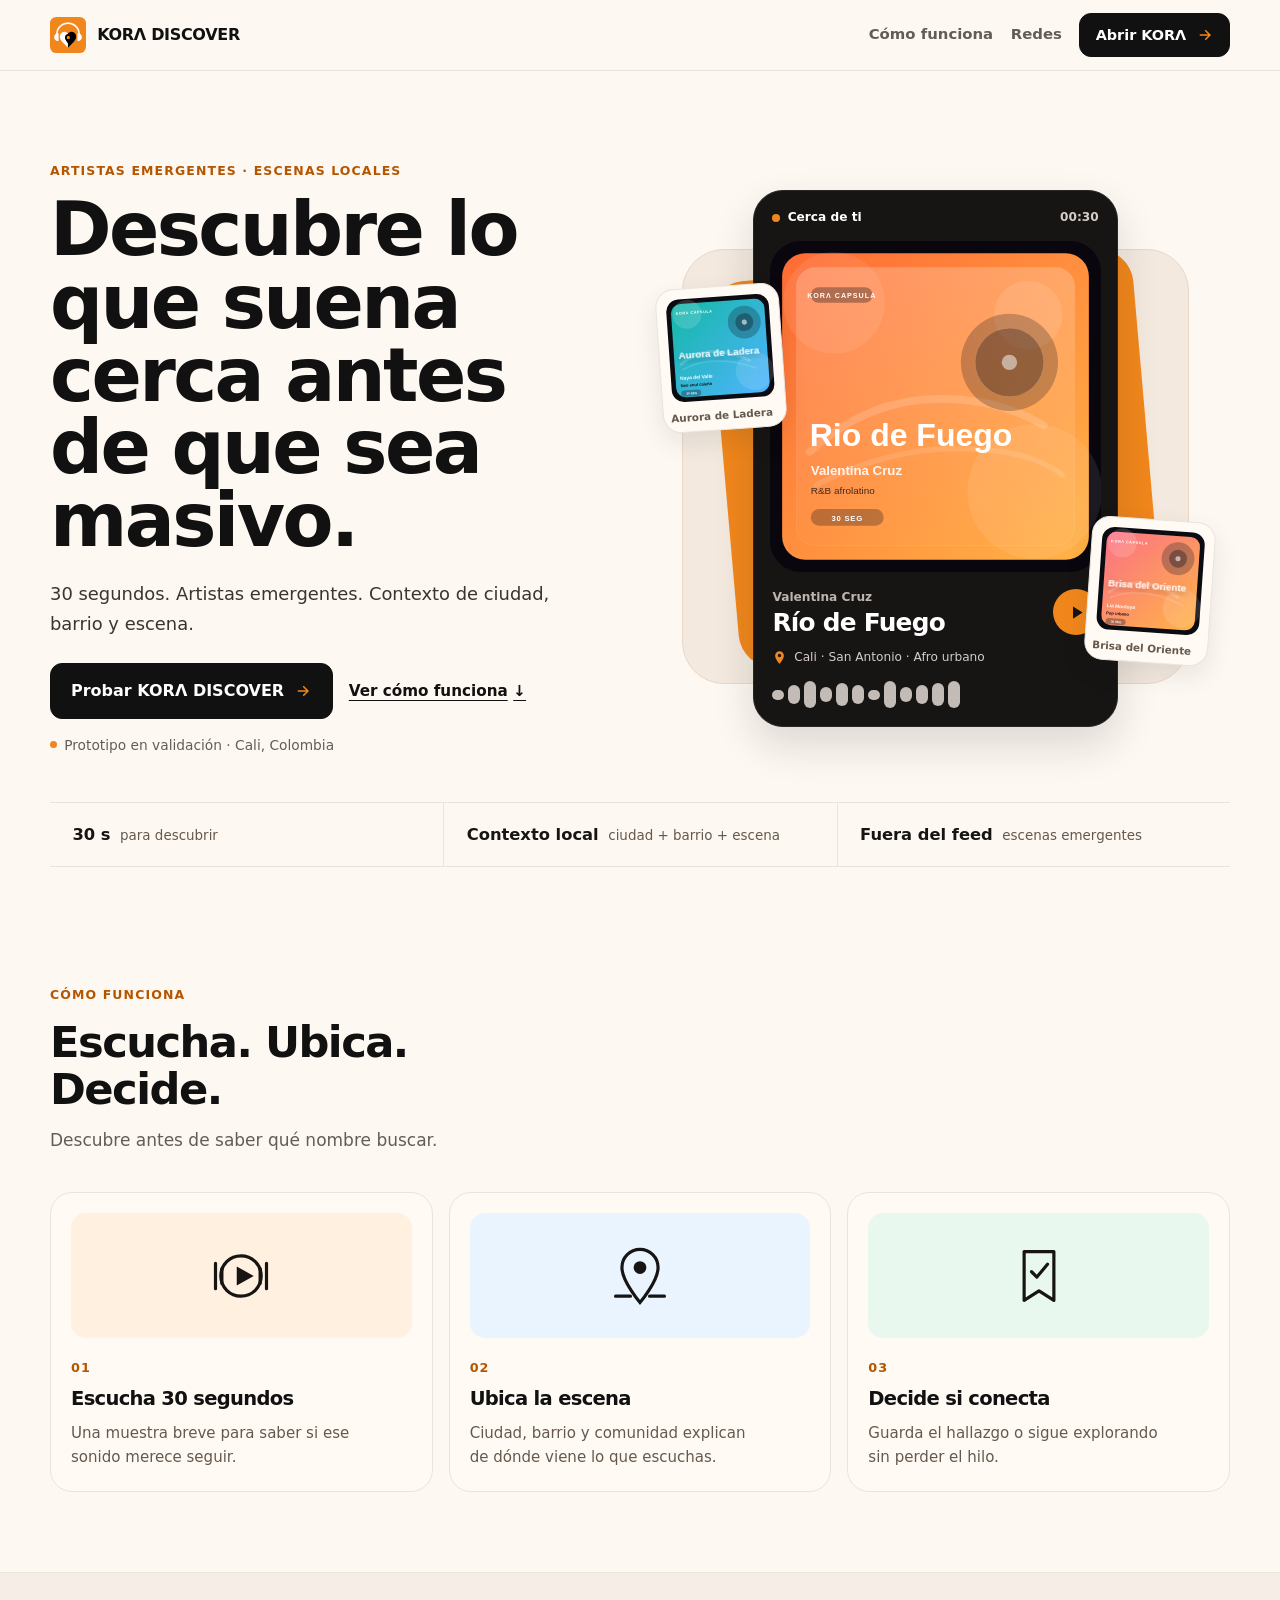
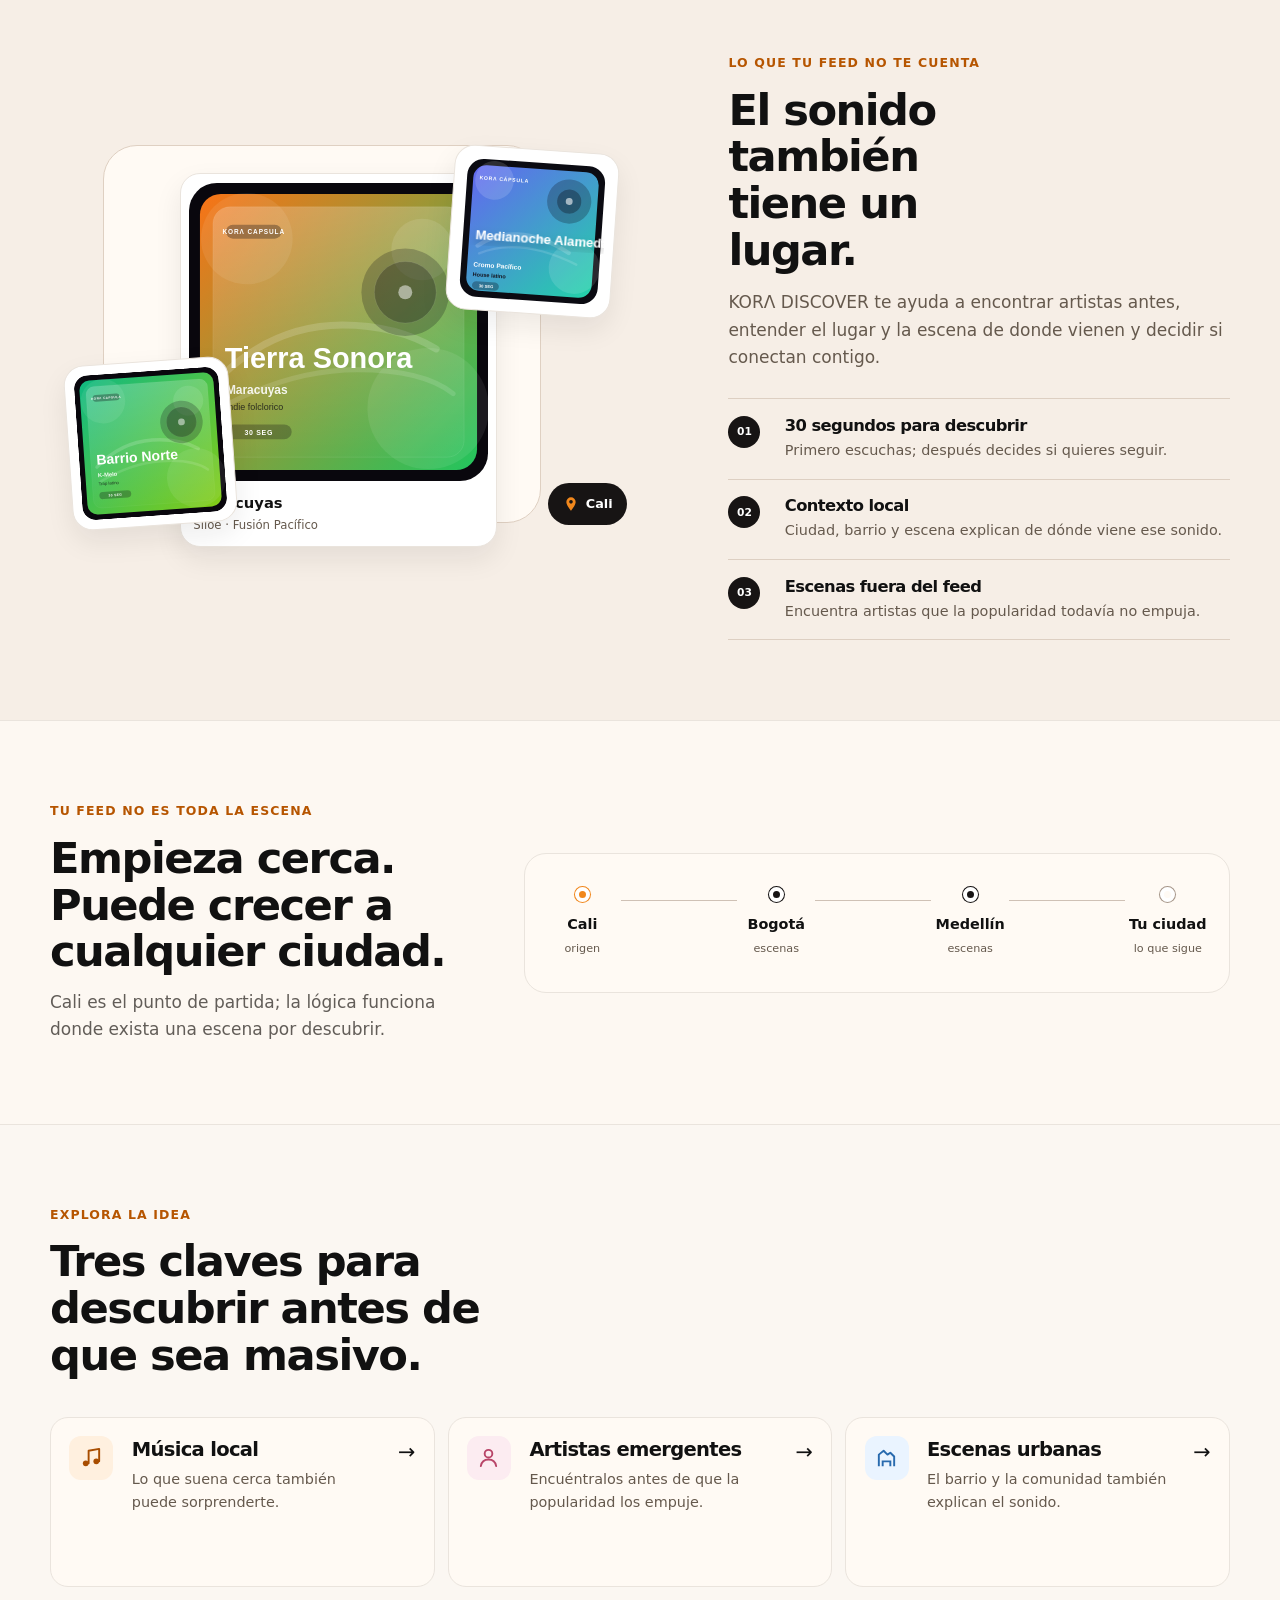
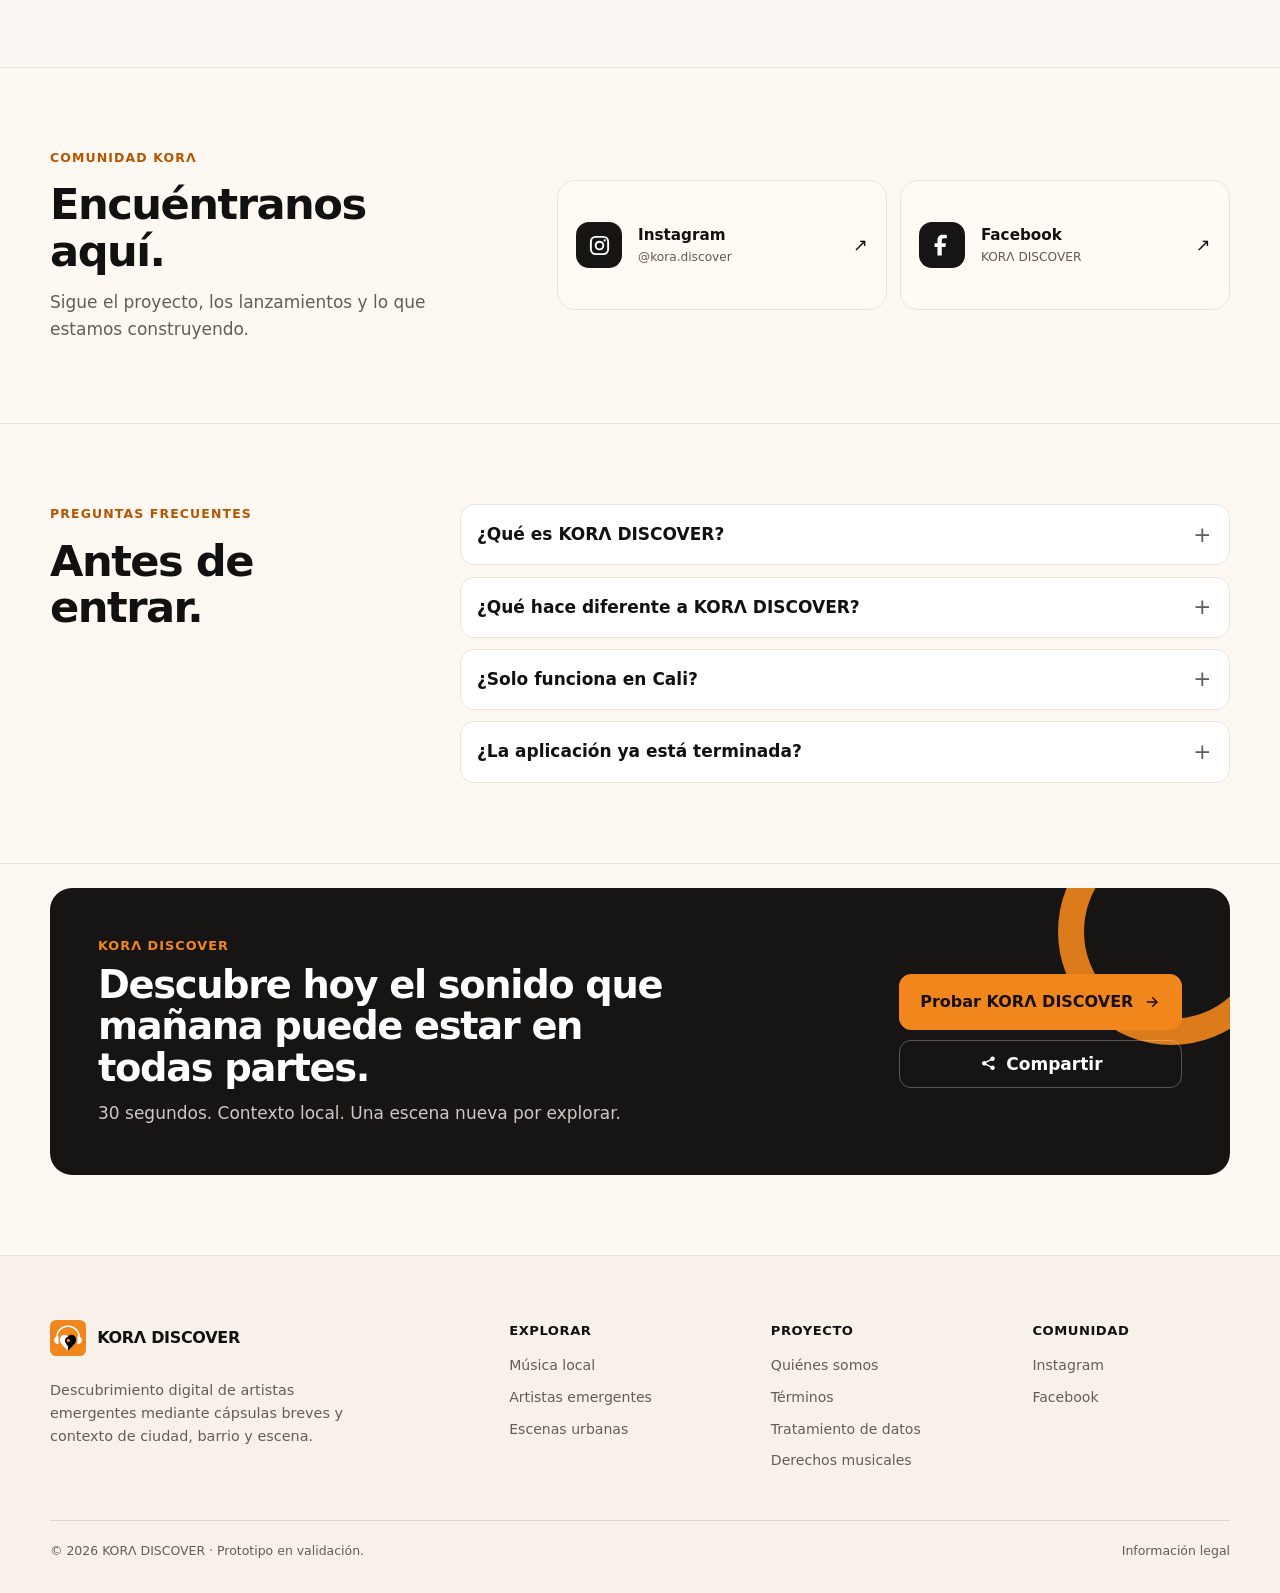
==== commit ef721f05: "Update KORΛ DISCOVER branding and enhance legal and about pages with new content" ====
--- a/index.html
+++ b/index.html
@@ -3,27 +3,27 @@
 <head>
   <meta charset="utf-8">
   <meta name="viewport" content="width=device-width, initial-scale=1">
-  <title>KORA Discover | Descubre música emergente cerca de ti</title>
+  <title>KORΛ DISCOVER | Descubre música emergente cerca de ti</title>
   <meta name="description" content="Descubre el sonido de tu entorno antes de que se vuelva masivo: artistas emergentes en cápsulas de 30 segundos con contexto de ciudad, barrio y escena.">
   <meta name="robots" content="index,follow,max-image-preview:large">
   <meta name="theme-color" content="#FDF8F2">
   <meta name="facebook-pixel-id" content="">
   <link rel="canonical" href="https://kora-discover.pages.dev/">
   <link rel="icon" href="assets/img/cora-discover-icon.svg" type="image/svg+xml">
-  <link rel="stylesheet" href="assets/css/styles.css">
+  <link rel="stylesheet" href="assets/css/styles.css?v=20260912-lambda">
 
   <meta property="og:type" content="website">
   <meta property="og:locale" content="es_CO">
-  <meta property="og:site_name" content="KORA Discover">
-  <meta property="og:title" content="KORA Discover | Descubre música emergente cerca de ti">
+  <meta property="og:site_name" content="KORΛ DISCOVER">
+  <meta property="og:title" content="KORΛ DISCOVER | Descubre música emergente cerca de ti">
   <meta property="og:description" content="30 segundos para descubrir artistas emergentes, entender su contexto local y entrar a escenas que todavía no aparecen en tu feed.">
   <meta property="og:url" content="https://kora-discover.pages.dev/">
   <meta property="og:image" content="https://kora-discover.pages.dev/assets/img/cora-discover-social-card.png">
   <meta property="og:image:width" content="1200">
   <meta property="og:image:height" content="630">
-  <meta property="og:image:alt" content="KORA Discover, música emergente local en cápsulas de 30 segundos">
+  <meta property="og:image:alt" content="KORΛ DISCOVER, música emergente local en cápsulas de 30 segundos">
   <meta name="twitter:card" content="summary_large_image">
-  <meta name="twitter:title" content="KORA Discover | Descubre música emergente cerca de ti">
+  <meta name="twitter:title" content="KORΛ DISCOVER | Descubre música emergente cerca de ti">
   <meta name="twitter:description" content="Descubre artistas emergentes en 30 segundos, con contexto de ciudad, barrio y escena.">
   <meta name="twitter:image" content="https://kora-discover.pages.dev/assets/img/cora-discover-social-card.png">
 
@@ -35,20 +35,19 @@
         "@type": "WebSite",
         "@id": "https://kora-discover.pages.dev/#website",
         "url": "https://kora-discover.pages.dev/",
-        "name": "KORA Discover",
+        "name": "KORΛ DISCOVER",
         "description": "Experiencia digital para descubrir artistas emergentes y escenas locales en cápsulas de 30 segundos, con contexto de ciudad, barrio y comunidad.",
         "inLanguage": "es-CO"
       },
       {
         "@type": "SoftwareApplication",
         "@id": "https://kora-discover.pages.dev/#application",
-        "name": "KORA Discover",
+        "name": "KORΛ DISCOVER",
         "applicationCategory": "MultimediaApplication",
         "operatingSystem": "Web",
         "isAccessibleForFree": true,
         "url": "https://kora-discover.pages.dev/",
         "sameAs": [
-          "https://renzofernando.github.io/KORA-C3/",
           "https://www.instagram.com/kora.discover/",
           "https://www.facebook.com/profile.php?id=61594382606378"
         ],
@@ -64,44 +63,44 @@
     "mainEntity": [
       {
         "@type": "Question",
-        "name": "¿Qué es KORA Discover?",
-        "acceptedAnswer": {"@type": "Answer", "text": "KORA Discover es una experiencia digital para descubrir artistas emergentes en cápsulas de 30 segundos, con contexto de ciudad, barrio y escena."}
+        "name": "¿Qué es KORΛ DISCOVER?",
+        "acceptedAnswer": {"@type": "Answer", "text": "KORΛ DISCOVER es una experiencia digital para descubrir artistas emergentes en cápsulas de 30 segundos, con contexto de ciudad, barrio y escena."}
       },
       {
         "@type": "Question",
-        "name": "¿KORA Discover es otra plataforma de streaming?",
-        "acceptedAnswer": {"@type": "Answer", "text": "No. KORA Discover trabaja antes del streaming: te ayuda a encontrar artistas emergentes, entender su contexto local y decidir en pocos segundos si quieres seguir escuchando."}
+        "name": "¿Qué hace diferente a KORΛ DISCOVER?",
+        "acceptedAnswer": {"@type": "Answer", "text": "KORΛ DISCOVER combina cápsulas de 30 segundos, artistas emergentes y contexto de ciudad, barrio y escena para facilitar un descubrimiento musical más rápido y significativo."}
       },
       {
         "@type": "Question",
-        "name": "¿KORA Discover solo funciona en Cali?",
+        "name": "¿KORΛ DISCOVER solo funciona en Cali?",
         "acceptedAnswer": {"@type": "Answer", "text": "El prototipo nació y se validó inicialmente con referencias de Cali, pero la propuesta está pensada para extenderse a otras ciudades, barrios y comunidades musicales."}
       },
       {
         "@type": "Question",
         "name": "¿La aplicación ya es un producto final?",
-        "acceptedAnswer": {"@type": "Answer", "text": "Actualmente KORA Discover se encuentra en etapa de prototipo y validación. La landing enlaza a una versión funcional de prueba."}
+        "acceptedAnswer": {"@type": "Answer", "text": "Actualmente KORΛ DISCOVER se encuentra en etapa de prototipo y validación. La URL pública de la aplicación se actualizará cuando la nueva versión esté disponible."}
       }
     ]
   }
   </script>
-  <script defer src="assets/js/analytics.js"></script>
-  <script defer src="assets/js/site.js"></script>
+  <script defer src="assets/js/analytics.js?v=20260912-lambda"></script>
+  <script defer src="assets/js/site.js?v=20260912-lambda"></script>
 </head>
 <body data-page="home">
   <a class="skip-link" href="#contenido">Saltar al contenido</a>
 
   <header class="site-header">
     <div class="container header-inner">
-      <a class="brand" href="./" aria-label="KORA Discover, inicio">
+      <a class="brand" href="./" aria-label="KORΛ DISCOVER, inicio">
         <img src="assets/img/cora-discover-icon.svg" alt="" width="36" height="36">
-        <span>KORA Discover</span>
+        <span>KORΛ DISCOVER</span>
       </a>
       <nav class="nav" aria-label="Navegación principal">
         <a class="nav-link" href="#como-funciona">Cómo funciona</a>
         <a class="nav-link" href="#redes">Redes</a>
-        <a class="button button-primary button-header" href="https://renzofernando.github.io/KORA-C3/" data-app-link>
-          Abrir KORA
+        <a class="button button-primary button-header" href="#app-pendiente" data-app-link>
+          Abrir KORΛ
           <svg viewBox="0 0 24 24" aria-hidden="true"><path d="M5 11h11.17l-4.59-4.59L13 5l7 7-7 7-1.42-1.41L16.17 13H5v-2Z" fill="currentColor"/></svg>
         </a>
       </nav>
@@ -116,8 +115,8 @@
           <h1>Descubre lo que suena cerca antes de que sea masivo.</h1>
           <p class="lede">30 segundos. Artistas emergentes. Contexto de ciudad, barrio y escena.</p>
           <div class="hero-actions">
-            <a class="button button-primary button-hero" href="https://renzofernando.github.io/KORA-C3/" data-app-link>
-              Probar KORA Discover
+            <a class="button button-primary button-hero" href="#app-pendiente" data-app-link>
+              Probar KORΛ DISCOVER
               <svg viewBox="0 0 24 24" aria-hidden="true"><path d="M5 11h11.17l-4.59-4.59L13 5l7 7-7 7-1.42-1.41L16.17 13H5v-2Z" fill="currentColor"/></svg>
             </a>
             <a class="text-link" href="#como-funciona">Ver cómo funciona <span aria-hidden="true">↓</span></a>
@@ -125,7 +124,7 @@
           <p class="microcopy"><span class="micro-dot" aria-hidden="true"></span> Prototipo en validación · Cali, Colombia</p>
         </div>
 
-        <div class="discovery-visual" aria-label="Vista ilustrada de una cápsula musical de KORA Discover">
+        <div class="discovery-visual" aria-label="Vista ilustrada de una cápsula musical de KORΛ DISCOVER">
           <div class="visual-orbit visual-orbit-left" aria-hidden="true">
             <img src="assets/img/cover-aurora-ladera.svg" alt="">
             <span>Aurora de Ladera</span>
@@ -160,7 +159,7 @@
         </div>
       </div>
 
-      <div class="container value-strip" aria-label="Resumen de KORA Discover">
+      <div class="container value-strip" aria-label="Resumen de KORΛ DISCOVER">
         <div><strong>30 s</strong><span>para descubrir</span></div>
         <div><strong>Contexto local</strong><span>ciudad + barrio + escena</span></div>
         <div><strong>Fuera del feed</strong><span>escenas emergentes</span></div>
@@ -205,7 +204,7 @@
 
     <section class="section section-soft home-context">
       <div class="container context-layout">
-        <div class="cover-collage" aria-label="Ejemplos visuales de artistas y cápsulas de KORA Discover">
+        <div class="cover-collage" aria-label="Ejemplos visuales de artistas y cápsulas de KORΛ DISCOVER">
           <figure class="collage-card collage-main">
             <img src="assets/img/tierra-sonora-maracuyas-cover.svg" alt="Portada de Tierra Sonora, de Maracuyas" width="600" height="600">
             <figcaption><strong>Maracuyas</strong><span>Siloé · Fusión Pacífico</span></figcaption>
@@ -225,7 +224,7 @@
         <div class="context-copy">
           <p class="eyebrow">Lo que tu feed no te cuenta</p>
           <h2>El sonido también tiene un lugar.</h2>
-          <p class="context-intro">No reemplaza tu streaming ni vende eventos. KORA Discover te ayuda a encontrar artistas antes, entender su contexto y decidir si conectan contigo.</p>
+          <p class="context-intro">KORΛ DISCOVER te ayuda a encontrar artistas antes, entender el lugar y la escena de donde vienen y decidir si conectan contigo.</p>
           <div class="benefit-list">
             <div>
               <span class="benefit-mark" aria-hidden="true">01</span>
@@ -251,7 +250,7 @@
           <h2>Empieza cerca. Puede crecer a cualquier ciudad.</h2>
           <p>Cali es el punto de partida; la lógica funciona donde exista una escena por descubrir.</p>
         </div>
-        <div class="scene-route" aria-label="Expansión conceptual de KORA Discover por ciudades">
+        <div class="scene-route" aria-label="Expansión conceptual de KORΛ DISCOVER por ciudades">
           <div class="route-node route-active"><i aria-hidden="true"></i><strong>Cali</strong><span>origen</span></div>
           <span class="route-line" aria-hidden="true"></span>
           <div class="route-node"><i aria-hidden="true"></i><strong>Bogotá</strong><span>escenas</span></div>
@@ -292,23 +291,23 @@
     <section class="section social-section" id="redes">
       <div class="container social-layout">
         <div class="section-head compact-head">
-          <p class="eyebrow">Comunidad KORA</p>
+          <p class="eyebrow">Comunidad KORΛ</p>
           <h2>Encuéntranos aquí.</h2>
           <p>Sigue el proyecto, los lanzamientos y lo que estamos construyendo.</p>
         </div>
         <div class="social-cards">
-          <a class="social-card" href="https://www.instagram.com/kora.discover/" target="_blank" rel="noopener noreferrer" aria-label="KORA Discover en Instagram">
+          <a class="social-card" href="https://www.instagram.com/kora.discover/" target="_blank" rel="noopener noreferrer" aria-label="KORΛ DISCOVER en Instagram">
             <span class="social-logo" aria-hidden="true">
               <svg viewBox="0 0 24 24"><rect x="3" y="3" width="18" height="18" rx="5" fill="none" stroke="currentColor" stroke-width="2"/><circle cx="12" cy="12" r="4" fill="none" stroke="currentColor" stroke-width="2"/><circle cx="17.4" cy="6.7" r="1.2" fill="currentColor"/></svg>
             </span>
             <span><strong>Instagram</strong><small>@kora.discover</small></span>
             <b aria-hidden="true">↗</b>
           </a>
-          <a class="social-card" href="https://www.facebook.com/profile.php?id=61594382606378" target="_blank" rel="noopener noreferrer" aria-label="KORA Discover en Facebook">
+          <a class="social-card" href="https://www.facebook.com/profile.php?id=61594382606378" target="_blank" rel="noopener noreferrer" aria-label="KORΛ DISCOVER en Facebook">
             <span class="social-logo" aria-hidden="true">
               <svg viewBox="0 0 24 24"><path d="M14 8h4V3.4c-.7-.1-2.8-.4-5.2-.4C8 3 5 5.8 5 10.8V15H1v5h4v12h6V20h5l.8-5H11v-3.7C11 9.9 11.4 8 14 8Z" transform="scale(.75) translate(4 -2)" fill="currentColor"/></svg>
             </span>
-            <span><strong>Facebook</strong><small>KORA Discover</small></span>
+            <span><strong>Facebook</strong><small>KORΛ DISCOVER</small></span>
             <b aria-hidden="true">↗</b>
           </a>
         </div>
@@ -323,12 +322,12 @@
         </div>
         <div class="faq">
           <details>
-            <summary>¿Qué es KORA Discover?</summary>
+            <summary>¿Qué es KORΛ DISCOVER?</summary>
             <p>Una experiencia digital para descubrir artistas emergentes en 30 segundos, con contexto de ciudad, barrio y escena.</p>
           </details>
           <details>
-            <summary>¿Es otra plataforma de streaming?</summary>
-            <p>No. Tampoco vende eventos. KORA Discover trabaja antes: encuentra artistas, da contexto local y te ayuda a decidir qué quieres seguir escuchando.</p>
+            <summary>¿Qué hace diferente a KORΛ DISCOVER?</summary>
+            <p>Combina cápsulas de 30 segundos, artistas emergentes y contexto de ciudad, barrio y escena para que descubrir música nueva sea más rápido y significativo.</p>
           </details>
           <details>
             <summary>¿Solo funciona en Cali?</summary>
@@ -346,16 +345,16 @@
       <div class="container">
         <div class="final-cta home-final-cta">
           <div>
-            <p class="final-kicker">KORA Discover</p>
+            <p class="final-kicker">KORΛ DISCOVER</p>
             <h2>Descubre hoy el sonido que mañana puede estar en todas partes.</h2>
             <p>30 segundos. Contexto local. Una escena nueva por explorar.</p>
           </div>
           <div class="final-actions">
-            <a class="button button-accent button-hero" href="https://renzofernando.github.io/KORA-C3/" data-app-link>
-              Probar KORA Discover
+            <a class="button button-accent button-hero" href="#app-pendiente" data-app-link>
+              Probar KORΛ DISCOVER
               <svg viewBox="0 0 24 24" aria-hidden="true"><path d="M5 11h11.17l-4.59-4.59L13 5l7 7-7 7-1.42-1.41L16.17 13H5v-2Z" fill="currentColor"/></svg>
             </a>
-            <button class="share-button" type="button" data-share aria-label="Compartir KORA Discover">
+            <button class="share-button" type="button" data-share aria-label="Compartir KORΛ DISCOVER">
               <svg viewBox="0 0 24 24" aria-hidden="true"><path d="M18 8a3 3 0 1 0-2.83-4A3 3 0 0 0 15 5c0 .18.02.35.05.52L8.91 8.76A3 3 0 0 0 4 11a3 3 0 0 0 4.91 2.31l6.14 3.17A3 3 0 0 0 15 17a3 3 0 1 0 .92-2.16l-6.12-3.16c.12-.42.12-.86 0-1.28l6.12-3.23A3 3 0 0 0 18 8Z" fill="currentColor"/></svg>
               <span data-share-label>Compartir</span>
             </button>
@@ -365,22 +364,40 @@
     </section>
   </main>
 
-  <footer class="site-footer home-footer">
-    <div class="container footer-grid">
-      <a class="brand" href="./"><img src="assets/img/cora-discover-icon.svg" alt="" width="36" height="36"><span>KORA Discover</span></a>
-      <div class="footer-links">
+  <footer class="site-footer site-footer-expanded">
+    <div class="container footer-main">
+      <div class="footer-intro">
+        <a class="brand" href="./"><img src="assets/img/cora-discover-icon.svg" alt="" width="36" height="36"><span>KORΛ DISCOVER</span></a>
+        <p>Descubrimiento digital de artistas emergentes mediante cápsulas breves y contexto de ciudad, barrio y escena.</p>
+      </div>
+      <div class="footer-column">
+        <strong>Explorar</strong>
         <a href="musica-local/">Música local</a>
         <a href="artistas-emergentes/">Artistas emergentes</a>
         <a href="escenas-urbanas/">Escenas urbanas</a>
-        <a href="#redes">Redes</a>
-        <a href="#faq">FAQ</a>
-      </div>
+      </div>
+      <div class="footer-column">
+        <strong>Proyecto</strong>
+        <a href="acerca/">Quiénes somos</a>
+        <a href="legal/#terminos">Términos</a>
+        <a href="legal/#datos">Tratamiento de datos</a>
+        <a href="legal/#derechos">Derechos musicales</a>
+      </div>
+      <div class="footer-column">
+        <strong>Comunidad</strong>
+        <a href="https://www.instagram.com/kora.discover/" target="_blank" rel="noopener noreferrer">Instagram</a>
+        <a href="https://www.facebook.com/profile.php?id=61594382606378" target="_blank" rel="noopener noreferrer">Facebook</a>
+      </div>
+    </div>
+    <div class="container footer-bottom">
+      <span>© 2026 KORΛ DISCOVER · Prototipo en validación.</span>
+      <a href="legal/">Información legal</a>
     </div>
   </footer>
 
-  <a class="button button-primary mobile-cta" href="https://renzofernando.github.io/KORA-C3/" data-app-link>
-    Probar KORA Discover
+  <a class="button button-primary mobile-cta" href="#app-pendiente" data-app-link>
+    Probar KORΛ DISCOVER
     <svg viewBox="0 0 24 24" aria-hidden="true"><path d="M5 11h11.17l-4.59-4.59L13 5l7 7-7 7-1.42-1.41L16.17 13H5v-2Z" fill="currentColor"/></svg>
   </a>
 </body>
-</html>
+</html>
--- a/assets/css/styles.css
+++ b/assets/css/styles.css
@@ -92,10 +92,10 @@
   font-weight: 780;
   line-height: 1;
   cursor: pointer;
-  transition: transform .16s ease, background .16s ease, border-color .16s ease, color .16s ease;
+  transition: background .16s ease, border-color .16s ease, color .16s ease;
 }
 .button svg, .share-button svg { width: 18px; height: 18px; flex: 0 0 auto; }
-.button:hover, .share-button:hover { transform: translateY(-1px); }
+.button:hover, .share-button:hover { transform: none; }
 .button-primary { background: var(--text); color: #fff; border-color: var(--text); }
 .button-primary svg { color: var(--accent); }
 .button-primary:hover, .button-primary:focus-visible { background: #26221F; border-color: #26221F; }
@@ -1325,3 +1325,189 @@
     min-height: 315px;
   }
 }
+
+/* Identidad y pie de página ampliado */
+.brand img { transform-origin: 50% 75%; }
+.site-header .brand:hover img,
+.site-header .brand:focus-visible img {
+  animation: kora-logo-hop .42s ease-out 1;
+}
+
+@keyframes kora-logo-hop {
+  0%, 100% { transform: translateY(0) rotate(0); }
+  42% { transform: translateY(-4px) rotate(-2deg); }
+  72% { transform: translateY(-1px) rotate(1deg); }
+}
+
+.site-footer-expanded {
+  padding: 4rem 0 2rem;
+  border-top: 1px solid var(--line);
+  background: #F7F1EA;
+}
+
+.footer-main {
+  display: grid;
+  grid-template-columns: minmax(260px, 1.4fr) repeat(3, minmax(130px, .7fr));
+  gap: clamp(2rem, 5vw, 4rem);
+  align-items: start;
+}
+
+.footer-intro p {
+  max-width: 36ch;
+  margin: .95rem 0 0;
+  color: var(--muted);
+  font-size: .9rem;
+}
+
+.footer-column {
+  display: grid;
+  gap: .58rem;
+}
+
+.footer-column strong {
+  margin-bottom: .25rem;
+  font-size: .82rem;
+  letter-spacing: .04em;
+  text-transform: uppercase;
+}
+
+.footer-column a {
+  width: fit-content;
+  color: var(--muted);
+  font-size: .88rem;
+  text-decoration: none;
+}
+
+.footer-column a:hover,
+.footer-column a:focus-visible,
+.footer-bottom a:hover,
+.footer-bottom a:focus-visible { color: var(--text); }
+
+.footer-bottom {
+  display: flex;
+  justify-content: space-between;
+  gap: 1rem;
+  margin-top: 3rem;
+  padding-top: 1.25rem;
+  border-top: 1px solid #DED5CC;
+  color: var(--muted);
+  font-size: .78rem;
+}
+
+.footer-bottom a { text-decoration: none; }
+
+.app-pending-notice {
+  position: fixed;
+  left: 50%;
+  bottom: 1.2rem;
+  z-index: 150;
+  max-width: min(420px, calc(100% - 2rem));
+  padding: .82rem 1rem;
+  border: 1px solid #2A2724;
+  border-radius: 12px;
+  background: #111;
+  color: #fff;
+  font-size: .88rem;
+  font-weight: 700;
+  text-align: center;
+  opacity: 0;
+  transform: translate(-50%, 12px);
+  pointer-events: none;
+  transition: opacity .16s ease, transform .16s ease;
+}
+
+.app-pending-notice.is-visible {
+  opacity: 1;
+  transform: translate(-50%, 0);
+}
+
+.about-section { padding-top: 2rem; }
+.about-grid {
+  display: grid;
+  grid-template-columns: repeat(3, 1fr);
+  gap: 1rem;
+}
+.about-grid article {
+  padding: 1.3rem;
+  border: 1px solid var(--line);
+  border-radius: 18px;
+  background: var(--surface);
+}
+.about-grid article > span {
+  display: inline-block;
+  margin-bottom: 1.1rem;
+  color: #B65500;
+  font-size: .76rem;
+  font-weight: 850;
+  letter-spacing: .08em;
+}
+.about-grid h2 { font-size: 1.35rem; }
+.about-grid p { margin: .65rem 0 0; color: var(--muted); }
+.about-principle-list { border-top: 1px solid var(--line); }
+.about-principle-list > div { padding: 1rem 0; border-bottom: 1px solid var(--line); }
+.about-principle-list p { margin: .25rem 0 0; color: var(--muted); }
+
+.legal-jump {
+  display: flex;
+  flex-wrap: wrap;
+  gap: .55rem;
+  margin-top: 1.5rem;
+}
+.legal-jump a {
+  padding: .56rem .8rem;
+  border: 1px solid var(--line);
+  border-radius: 999px;
+  background: var(--surface);
+  color: var(--text);
+  font-size: .82rem;
+  font-weight: 700;
+  text-decoration: none;
+}
+.legal-shell { max-width: 1020px; }
+.legal-block { scroll-margin-top: 100px; padding: 2.5rem 0; }
+.legal-block + .legal-block { border-top: 1px solid var(--line); }
+.legal-grid {
+  display: grid;
+  grid-template-columns: repeat(2, minmax(0, 1fr));
+  gap: .8rem;
+  margin-top: 1.4rem;
+}
+.legal-grid article {
+  padding: 1.1rem;
+  border: 1px solid var(--line);
+  border-radius: 16px;
+  background: var(--surface);
+}
+.legal-grid h3 { font-size: 1rem; }
+.legal-grid p { margin: .45rem 0 0; color: var(--muted); font-size: .9rem; }
+.legal-note {
+  margin: 1rem 0 0;
+  padding: 1rem 1.1rem;
+  border-left: 3px solid var(--accent);
+  background: var(--surface);
+  color: var(--muted);
+}
+
+@media (max-width: 900px) {
+  .footer-main { grid-template-columns: 1.2fr 1fr 1fr; }
+  .footer-intro { grid-column: 1 / -1; }
+  .about-grid { grid-template-columns: 1fr; }
+}
+
+@media (max-width: 720px) {
+  .site-footer-expanded { padding: 3rem 0 7rem; }
+  .footer-main { grid-template-columns: 1fr 1fr; }
+  .footer-intro { grid-column: 1 / -1; }
+  .footer-bottom { flex-direction: column; }
+  .legal-grid { grid-template-columns: 1fr; }
+}
+
+@media (max-width: 460px) {
+  .footer-main { grid-template-columns: 1fr; }
+  .footer-intro { grid-column: auto; }
+}
+
+@media (prefers-reduced-motion: reduce) {
+  .site-header .brand:hover img,
+  .site-header .brand:focus-visible img { animation: none; }
+}
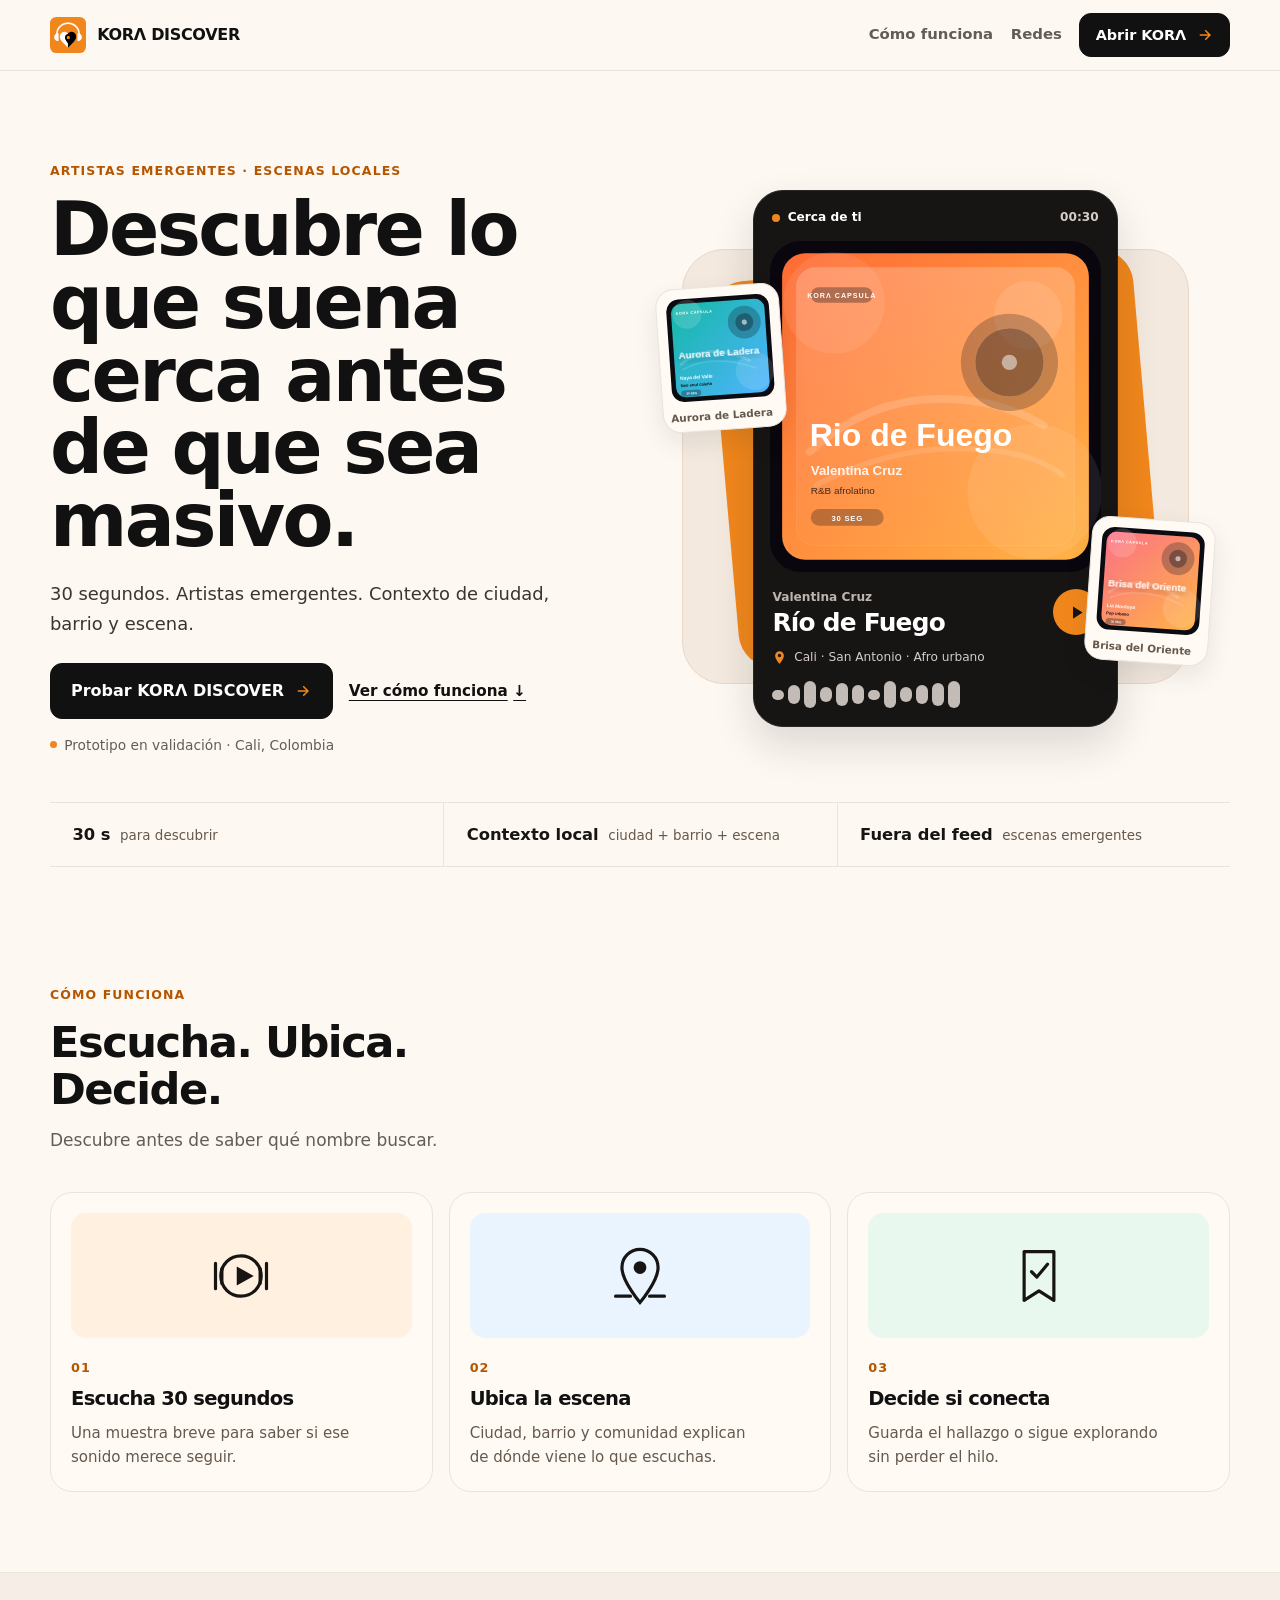
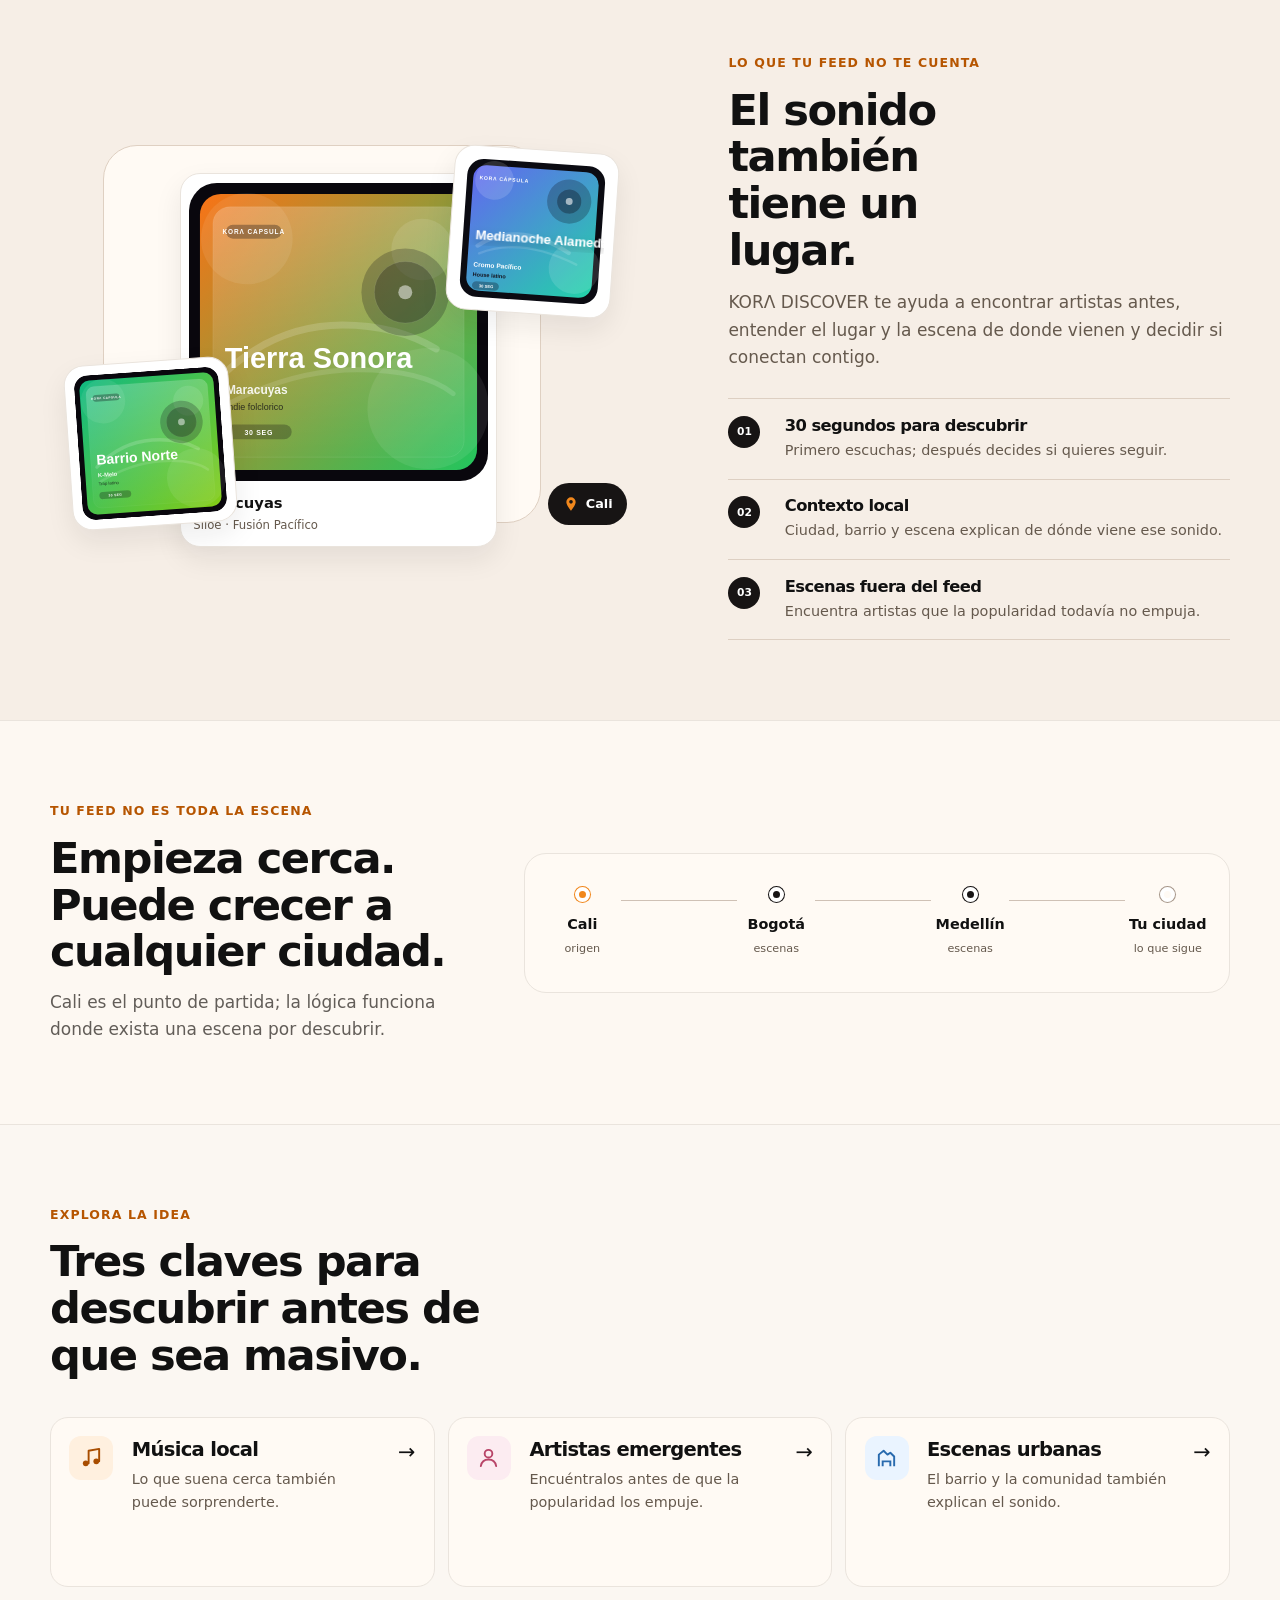
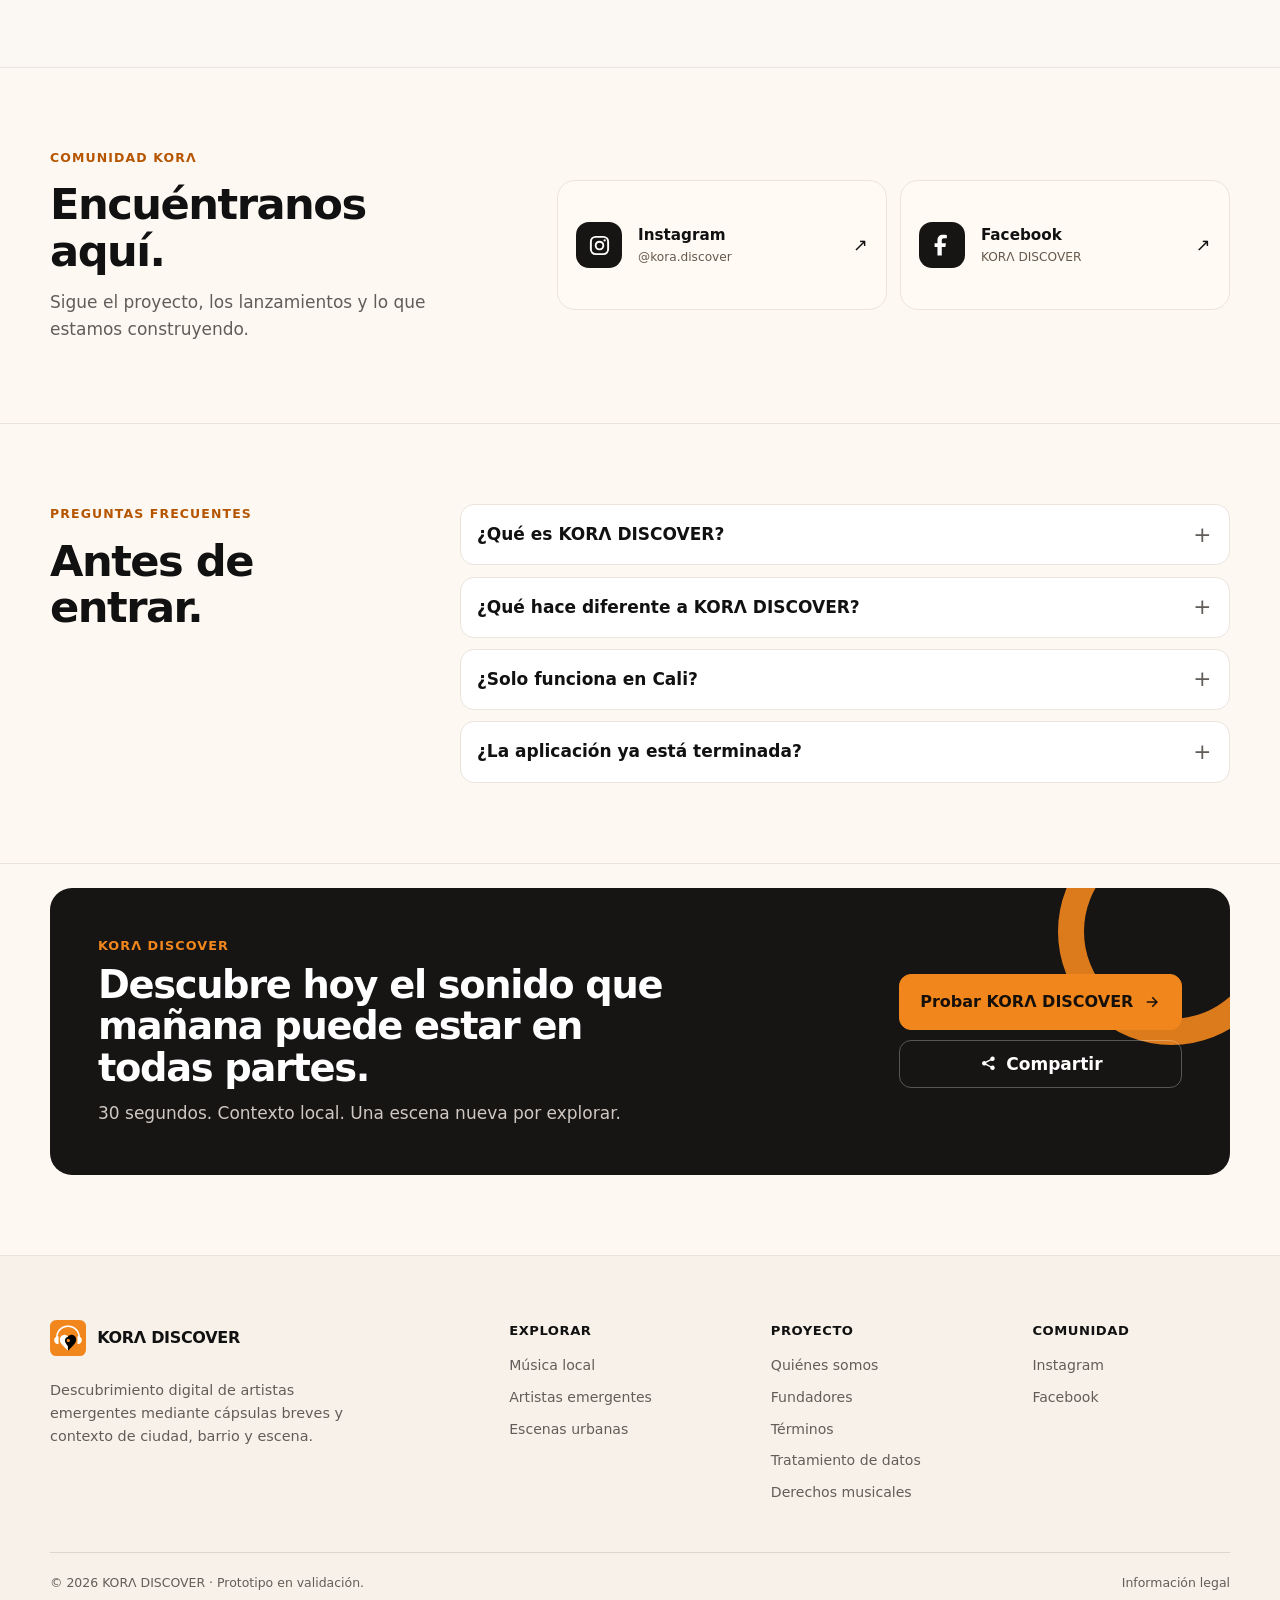
==== commit 68921ac6: "Add 'Fundadores' page with team details and update footer links" ====
--- a/index.html
+++ b/index.html
@@ -7,7 +7,6 @@
   <meta name="description" content="Descubre el sonido de tu entorno antes de que se vuelva masivo: artistas emergentes en cápsulas de 30 segundos con contexto de ciudad, barrio y escena.">
   <meta name="robots" content="index,follow,max-image-preview:large">
   <meta name="theme-color" content="#FDF8F2">
-  <meta name="facebook-pixel-id" content="">
   <link rel="canonical" href="https://kora-discover.pages.dev/">
   <link rel="icon" href="assets/img/cora-discover-icon.svg" type="image/svg+xml">
   <link rel="stylesheet" href="assets/css/styles.css?v=20260912-lambda">
@@ -84,10 +83,30 @@
     ]
   }
   </script>
-  <script defer src="assets/js/analytics.js?v=20260912-lambda"></script>
-  <script defer src="assets/js/site.js?v=20260912-lambda"></script>
+  <script defer src="assets/js/site.js?v=20260912-meta-events"></script>
+  <!-- Meta Pixel Code -->
+  <script>
+  !function(f,b,e,v,n,t,s)
+  {if(f.fbq)return;n=f.fbq=function(){n.callMethod?
+  n.callMethod.apply(n,arguments):n.queue.push(arguments)};
+  if(!f._fbq)f._fbq=n;n.push=n;n.loaded=!0;n.version='2.0';
+  n.queue=[];t=b.createElement(e);t.async=!0;
+  t.src=v;s=b.getElementsByTagName(e)[0];
+  s.parentNode.insertBefore(t,s)}(window, document,'script',
+  'https://connect.facebook.net/en_US/fbevents.js');
+  fbq('init', '839867139152313');
+  fbq('track', 'PageView');
+  fbq('track', 'ViewContent', {
+    content_name: "KORΛ DISCOVER",
+    content_category: "landing"
+  });
+  </script>
+  <!-- End Meta Pixel Code -->
 </head>
 <body data-page="home">
+  <noscript><img height="1" width="1" style="display:none" alt=""
+    src="https://www.facebook.com/tr?id=839867139152313&amp;ev=PageView&amp;noscript=1"
+  ></noscript>
   <a class="skip-link" href="#contenido">Saltar al contenido</a>
 
   <header class="site-header">
@@ -379,6 +398,7 @@
       <div class="footer-column">
         <strong>Proyecto</strong>
         <a href="acerca/">Quiénes somos</a>
+        <a href="fundadores/">Fundadores</a>
         <a href="legal/#terminos">Términos</a>
         <a href="legal/#datos">Tratamiento de datos</a>
         <a href="legal/#derechos">Derechos musicales</a>
--- a/assets/css/styles.css
+++ b/assets/css/styles.css
@@ -1447,6 +1447,110 @@
 .about-principle-list > div { padding: 1rem 0; border-bottom: 1px solid var(--line); }
 .about-principle-list p { margin: .25rem 0 0; color: var(--muted); }
 
+/* Fundadores */
+.founders-hero .article-shell {
+  display: grid;
+  grid-template-columns: minmax(0, 1fr) 220px;
+  gap: clamp(2rem, 6vw, 5rem);
+  align-items: center;
+  max-width: 1040px;
+}
+.founders-hero-copy { min-width: 0; }
+.founders-mark {
+  display: grid;
+  place-items: center;
+  width: min(100%, 220px);
+  aspect-ratio: 1;
+  margin-left: auto;
+  border-radius: 24px;
+  overflow: hidden;
+  box-shadow: var(--shadow);
+}
+.founders-mark img { width: 100%; height: 100%; object-fit: cover; }
+.founders-section { padding-top: 2rem; }
+.founders-section-head { max-width: 760px; margin-bottom: 2rem; }
+.founders-section-head p:last-child { margin: .7rem 0 0; color: var(--muted); }
+.founders-grid {
+  display: grid;
+  grid-template-columns: repeat(2, minmax(0, 1fr));
+  gap: 1rem;
+}
+.founder-card {
+  display: grid;
+  gap: 1rem;
+  padding: 1.35rem;
+  border: 1px solid var(--line);
+  border-radius: 18px;
+  background: var(--surface);
+}
+.founder-card-head {
+  display: flex;
+  justify-content: space-between;
+  gap: 1rem;
+  align-items: flex-start;
+}
+.founder-card h2 { font-size: 1.28rem; }
+.founder-code {
+  flex: 0 0 auto;
+  padding: .3rem .5rem;
+  border-radius: 999px;
+  background: var(--accent-soft);
+  color: #8B4300;
+  font-size: .74rem;
+  font-weight: 800;
+  letter-spacing: .03em;
+}
+.founder-card p { margin: 0; color: var(--muted); font-size: .9rem; }
+.founder-github {
+  display: inline-flex;
+  width: fit-content;
+  align-items: center;
+  gap: .35rem;
+  color: var(--text);
+  font-size: .88rem;
+  font-weight: 750;
+  text-decoration: none;
+}
+.founder-github:hover,
+.founder-github:focus-visible { text-decoration: underline; }
+.founders-academic { align-items: stretch; }
+.founders-academic-copy p { margin: .75rem 0 0; color: var(--muted); }
+.founders-timeline { display: grid; gap: .7rem; }
+.founders-timeline article {
+  display: grid;
+  grid-template-columns: 52px 1fr;
+  gap: .9rem;
+  padding: 1rem;
+  border: 1px solid var(--line);
+  border-radius: 16px;
+  background: var(--surface);
+}
+.founders-timeline span {
+  display: grid;
+  place-items: center;
+  width: 52px;
+  height: 52px;
+  border-radius: 14px;
+  background: var(--accent-soft);
+  color: #8B4300;
+  font-weight: 850;
+}
+.founders-timeline h3 { font-size: 1rem; }
+.founders-timeline p { margin: .3rem 0 0; color: var(--muted); font-size: .88rem; }
+.founders-app-card {
+  display: grid;
+  grid-template-columns: 1fr auto;
+  gap: 2rem;
+  align-items: center;
+  padding: clamp(1.5rem, 4vw, 2.4rem);
+  border-radius: 22px;
+  background: var(--text);
+  color: #fff;
+}
+.founders-app-card h2 { max-width: 24ch; }
+.founders-app-card p { max-width: 62ch; margin: .7rem 0 0; color: #CFC8C2; }
+.founders-app-card .button { white-space: nowrap; }
+
 .legal-jump {
   display: flex;
   flex-wrap: wrap;
@@ -1489,12 +1593,18 @@
 }
 
 @media (max-width: 900px) {
+  .founders-hero .article-shell { grid-template-columns: 1fr 170px; }
   .footer-main { grid-template-columns: 1.2fr 1fr 1fr; }
   .footer-intro { grid-column: 1 / -1; }
   .about-grid { grid-template-columns: 1fr; }
 }
 
 @media (max-width: 720px) {
+  .founders-hero .article-shell { grid-template-columns: 1fr; }
+  .founders-mark { width: 150px; margin: 0; }
+  .founders-grid { grid-template-columns: 1fr; }
+  .founders-app-card { grid-template-columns: 1fr; }
+  .founders-app-card .button { width: 100%; }
   .site-footer-expanded { padding: 3rem 0 7rem; }
   .footer-main { grid-template-columns: 1fr 1fr; }
   .footer-intro { grid-column: 1 / -1; }
@@ -1503,6 +1613,10 @@
 }
 
 @media (max-width: 460px) {
+  .founder-card-head { display: grid; }
+  .founder-code { width: fit-content; }
+  .founders-timeline article { grid-template-columns: 44px 1fr; }
+  .founders-timeline span { width: 44px; height: 44px; }
   .footer-main { grid-template-columns: 1fr; }
   .footer-intro { grid-column: auto; }
 }
@@ -1510,4 +1624,4 @@
 @media (prefers-reduced-motion: reduce) {
   .site-header .brand:hover img,
   .site-header .brand:focus-visible img { animation: none; }
-}
+}
